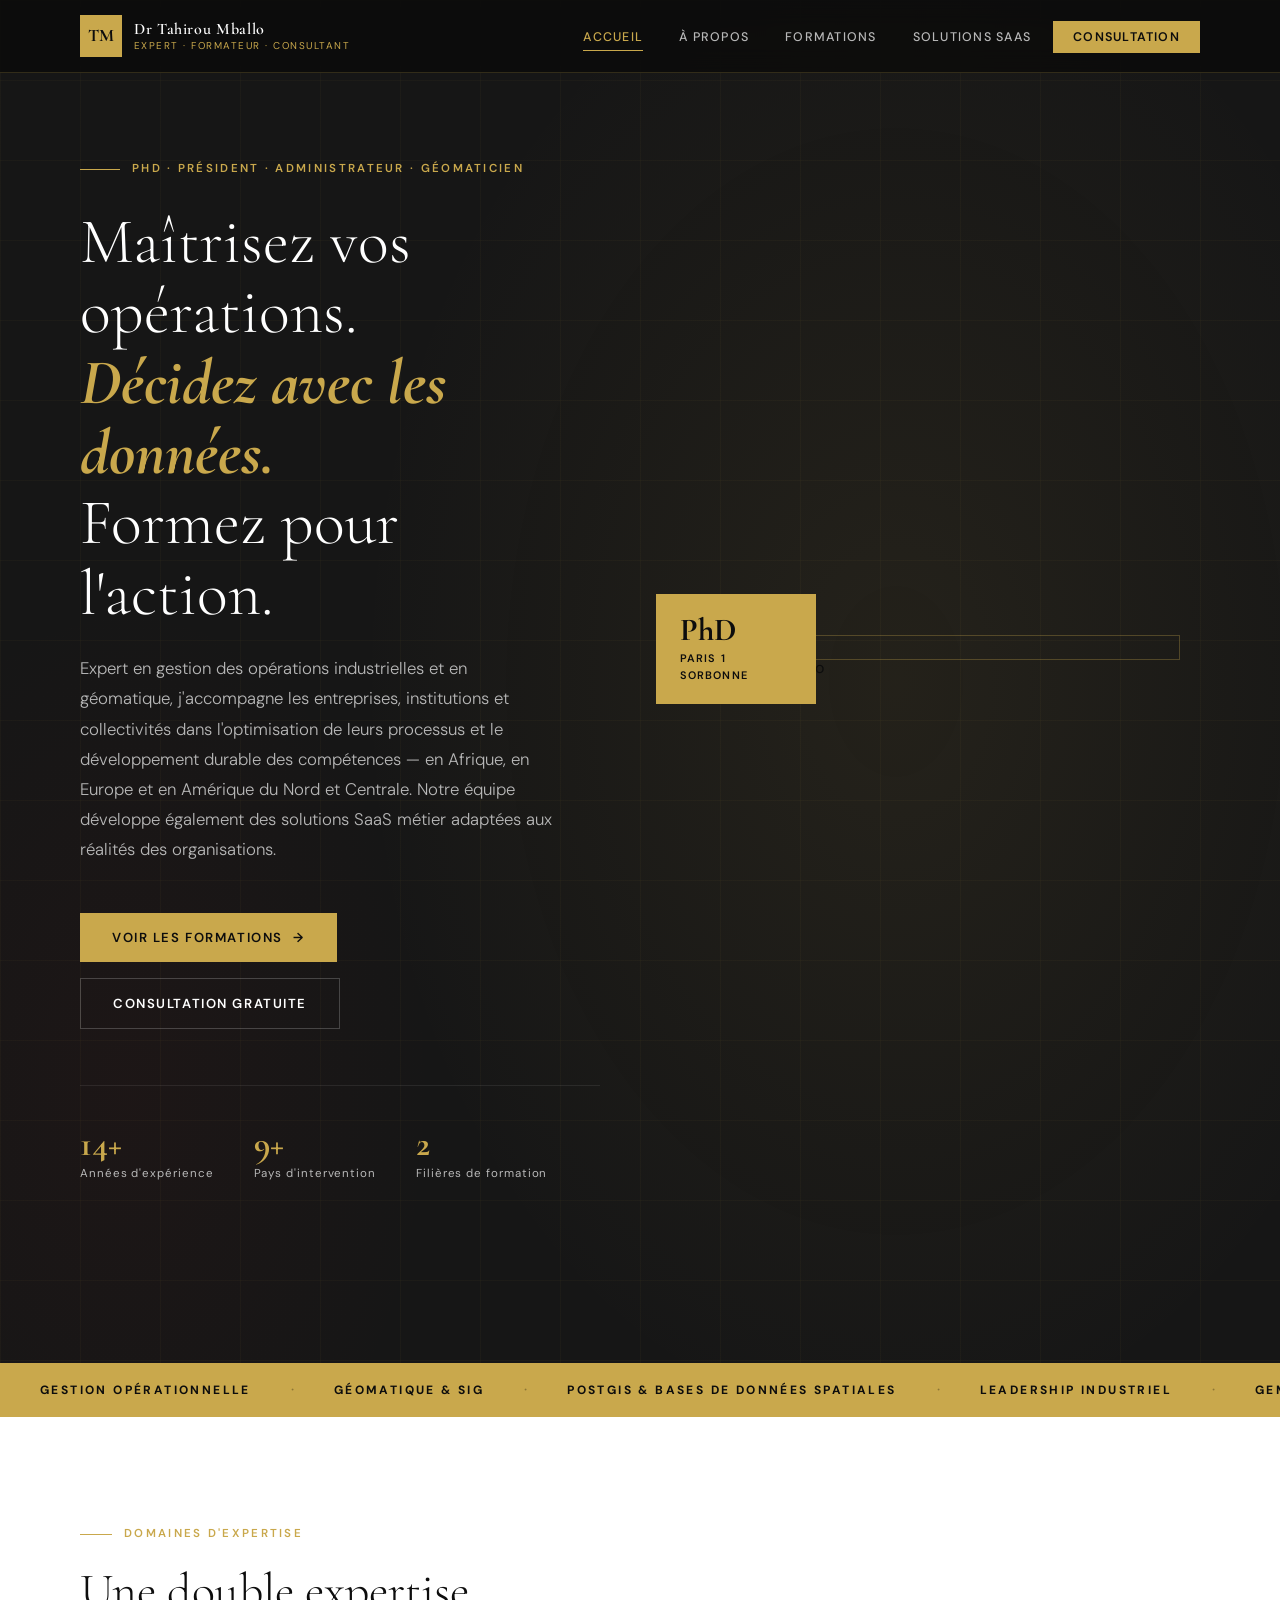
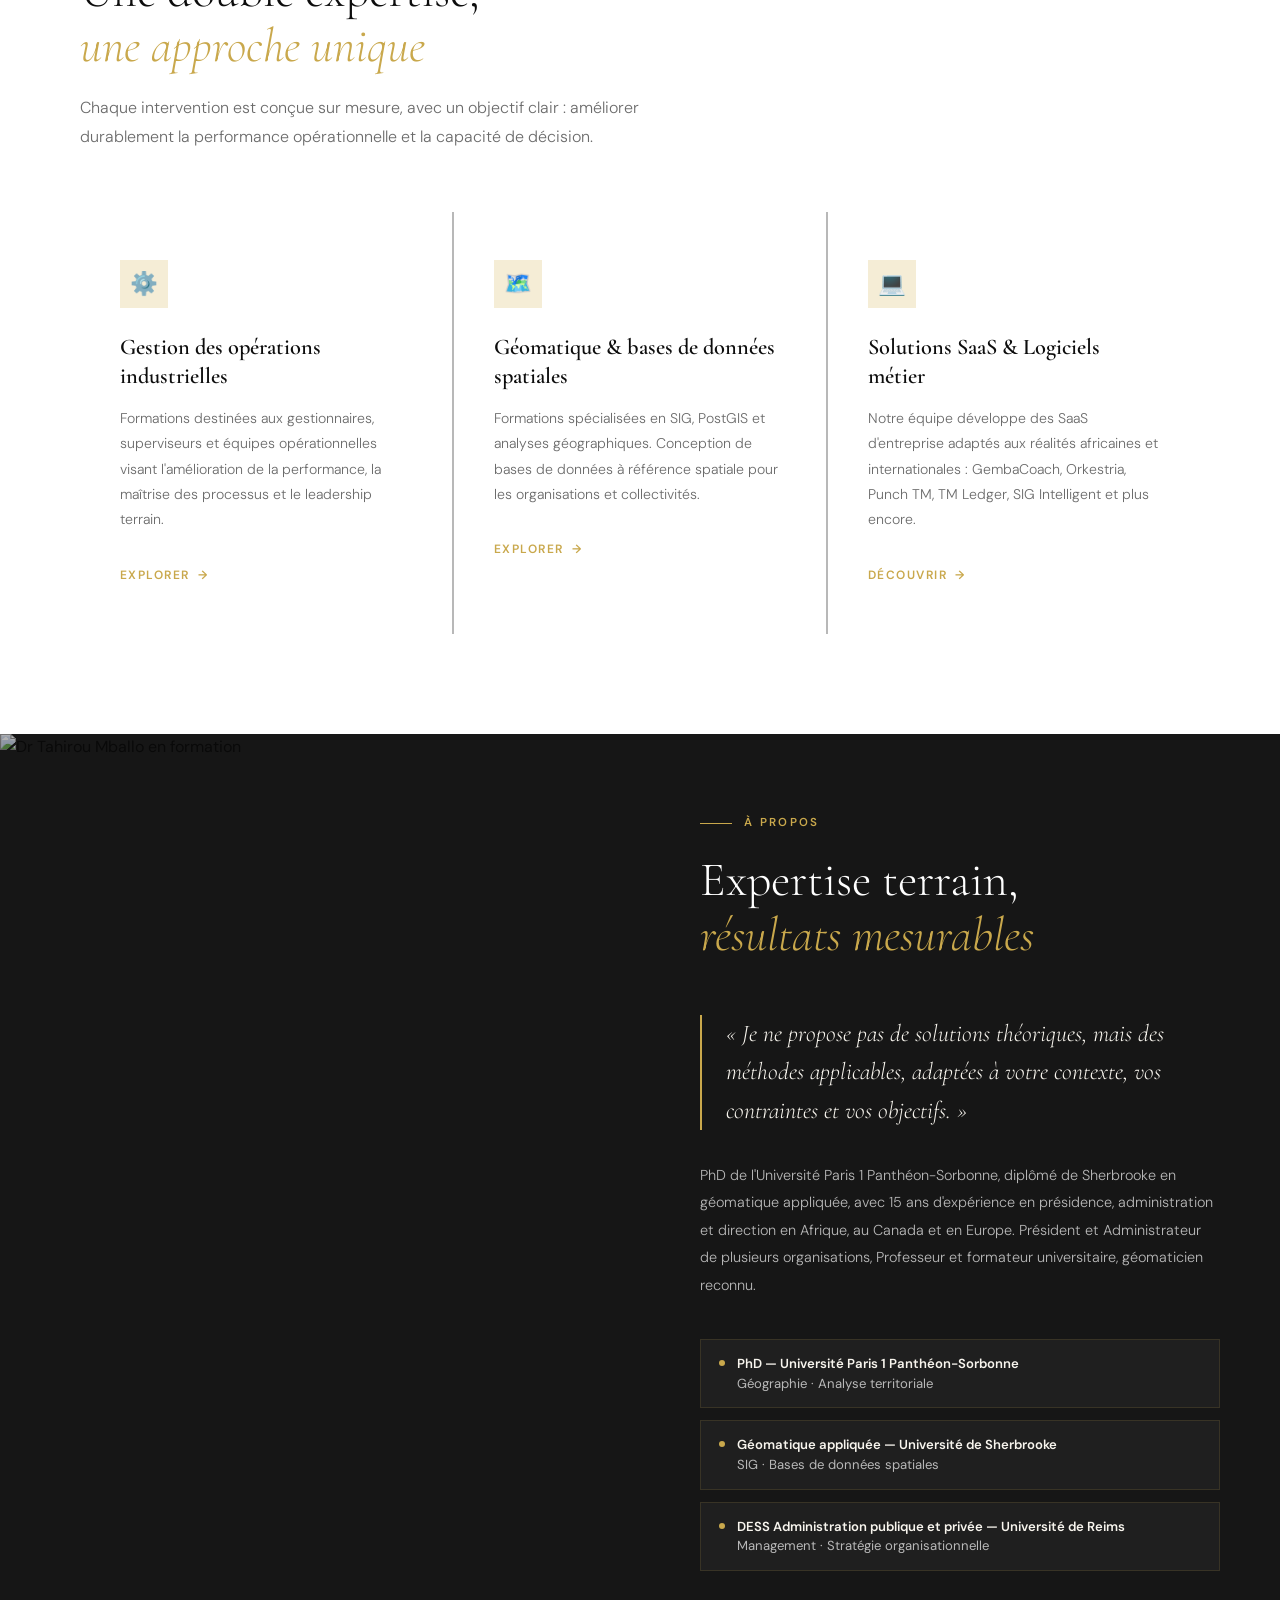
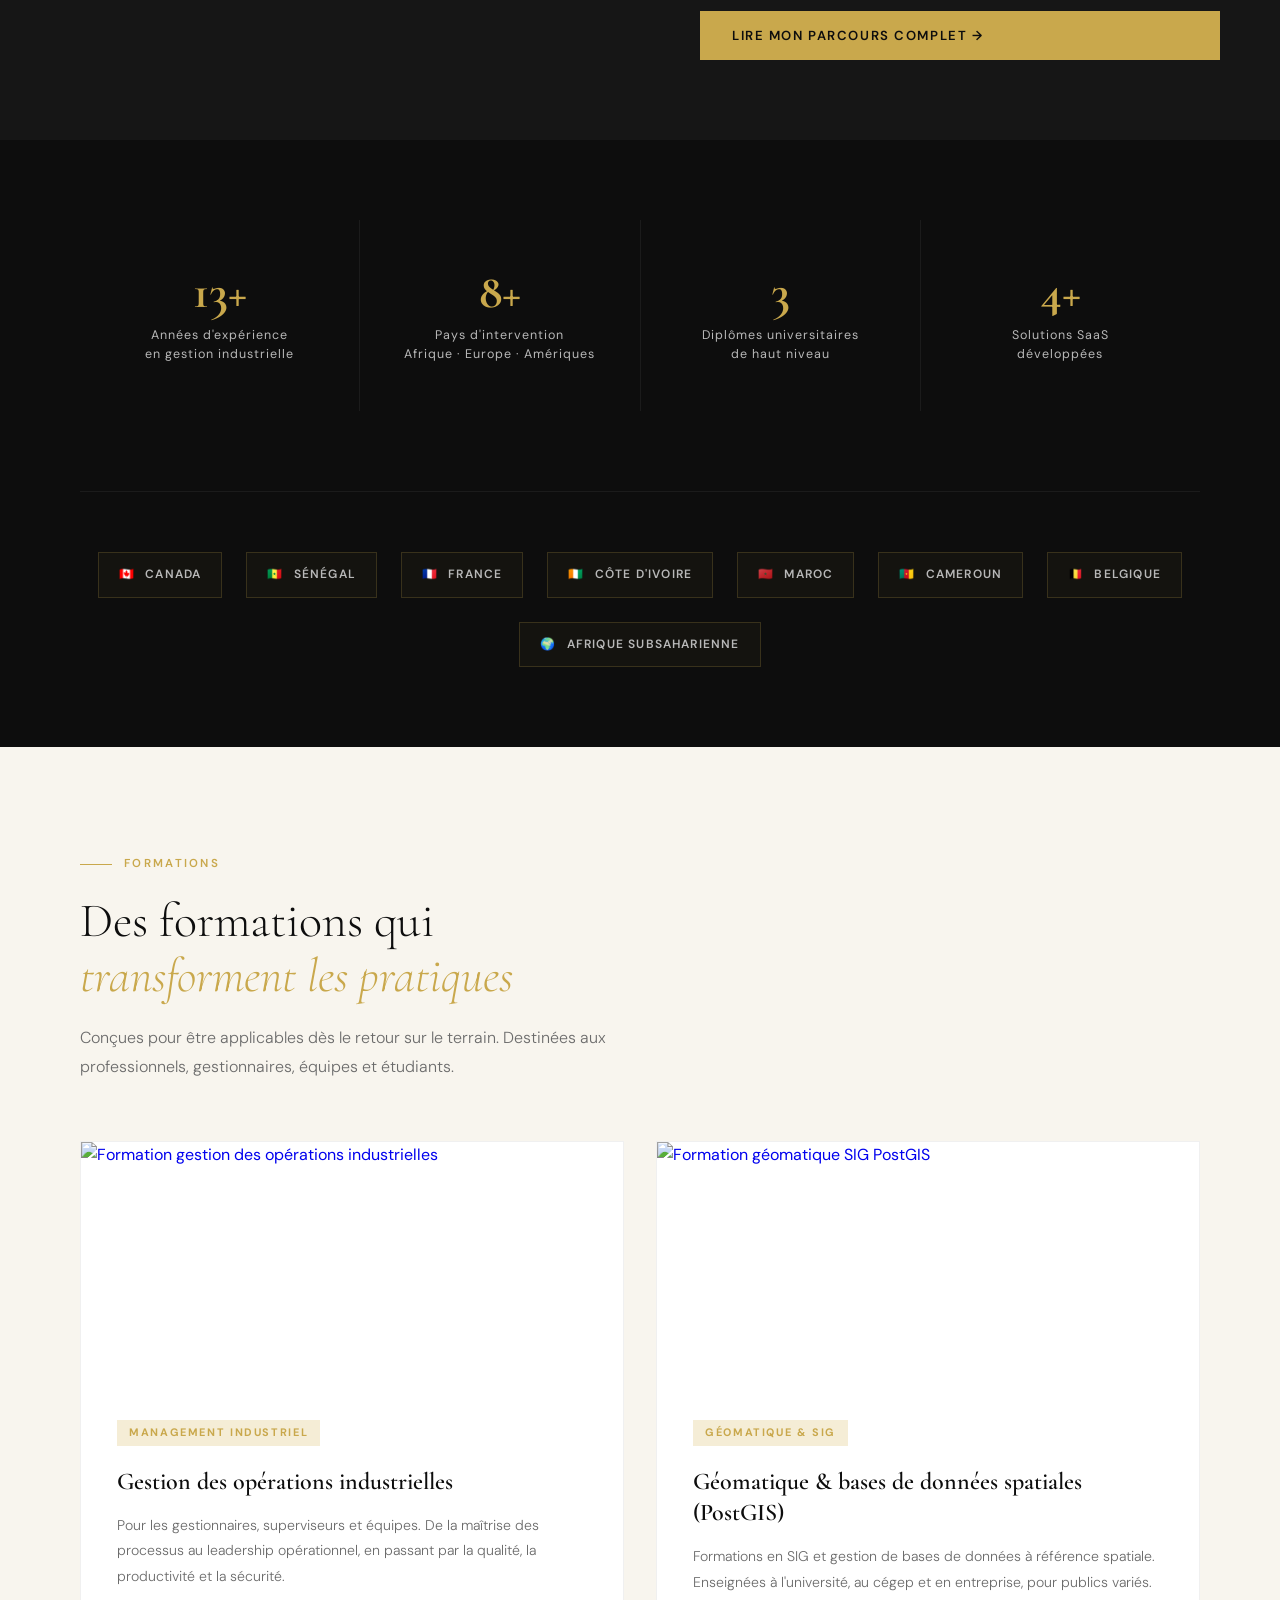
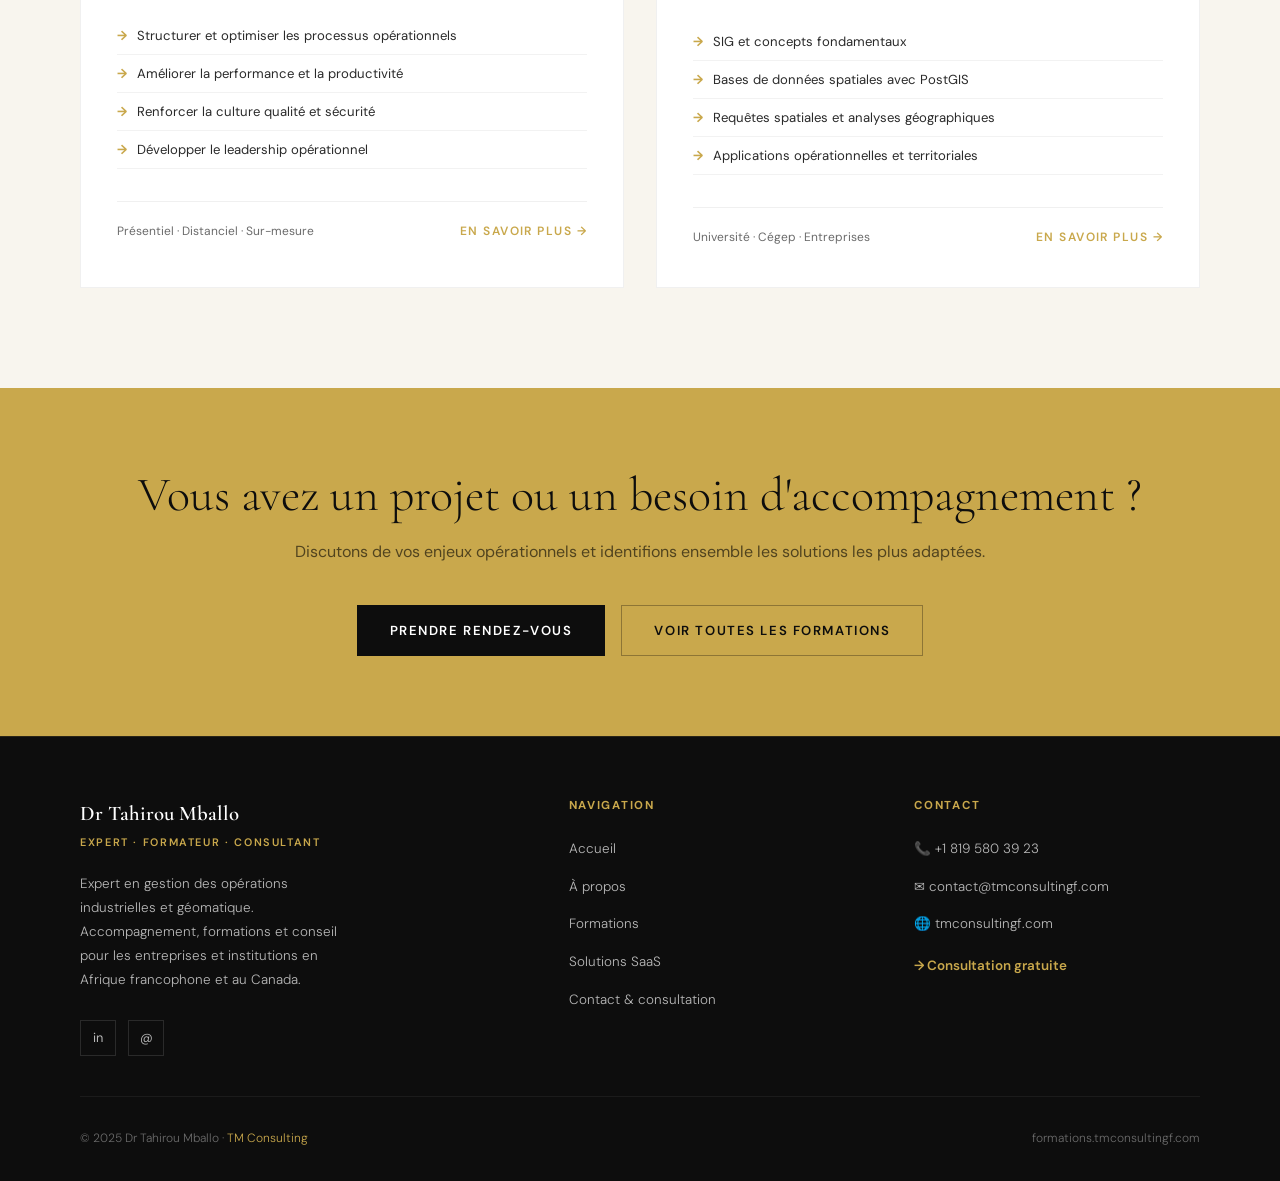
==== index.html @ adf3609b "Add files via upload" ====
<!DOCTYPE html>
<html lang="fr">
<head>
  <meta charset="UTF-8" />
  <meta name="viewport" content="width=device-width, initial-scale=1.0" />
  <title>Dr Tahirou Mballo | Expert en gestion opérationnelle & géomatique</title>
  <meta name="description" content="Expert en gestion des opérations industrielles et géomatique. Formations, conseil et accompagnement pour les entreprises et institutions — Canada, Europe, Afrique francophone." />
  <meta property="og:title" content="Dr Tahirou Mballo | Expert en gestion opérationnelle & géomatique" />
  <meta property="og:description" content="Expert en gestion des opérations industrielles et géomatique. Formations, conseil et accompagnement." />
  <meta property="og:url" content="https://formations.tmconsultingf.com" />
  <link rel="canonical" href="https://formations.tmconsultingf.com" />
  <link rel="stylesheet" href="style.css" />

  <!-- Google tag (gtag.js) -->
  <script async src="https://www.googletagmanager.com/gtag/js?id=G-B671TXPC2J"></script>
  <script>
    window.dataLayer = window.dataLayer || [];
    function gtag(){dataLayer.push(arguments);}
    gtag('js', new Date());
    gtag('config', 'G-B671TXPC2J');
  </script>
</head>
<body>

<!-- ── NAV ──────────────────────────────────────── -->
<nav>
  <div class="nav-inner">
    <a href="index.html" class="nav-logo">
      <div class="nav-logo-mark">TM</div>
      <div class="nav-logo-text">
        <span class="nav-logo-name">Dr Tahirou Mballo</span>
        <span class="nav-logo-sub">Expert · Formateur · Consultant</span>
      </div>
    </a>
    <ul class="nav-links">
      <li><a href="index.html">Accueil</a></li>
      <li><a href="a-propos.html">À propos</a></li>
      <li><a href="formations.html">Formations</a></li>
      <li><a href="solutions.html">Solutions SaaS</a></li>
      <li><a href="contact.html" class="nav-cta">Consultation</a></li>
    </ul>
    <div class="nav-toggle" aria-label="Menu">
      <span></span><span></span><span></span>
    </div>
  </div>
</nav>

<!-- ── HERO ─────────────────────────────────────── -->
<section class="hero">
  <div class="hero-bg"></div>
  <div class="hero-grid"></div>
  <div class="hero-inner">
    <div class="hero-content">
      <div class="hero-eyebrow">
        <span class="hero-eyebrow-line"></span>
        <span>PhD · Président · Administrateur · Géomaticien</span>
      </div>
      <h1 class="hero-title">
        Maîtrisez vos opérations.
        <strong>Décidez avec les données.</strong>
        Formez pour l'action.
      </h1>
      <p class="hero-sub">
        Expert en gestion des opérations industrielles et en géomatique, j'accompagne les entreprises, institutions et collectivités dans l'optimisation de leurs processus et le développement durable des compétences — en Afrique, en Europe et en Amérique du Nord et Centrale. Notre équipe développe également des solutions SaaS métier adaptées aux réalités des organisations.
      </p>
      <div class="hero-actions">
        <a href="formations.html" class="btn btn-primary">
          <span>Voir les formations</span>
          <span>→</span>
        </a>
        <a href="contact.html" class="btn btn-outline">Consultation gratuite</a>
      </div>
      <div class="hero-stats">
        <div class="hero-stat">
          <div class="hero-stat-num" data-target="15" data-suffix="+">0+</div>
          <div class="hero-stat-label">Années d'expérience</div>
        </div>
        <div class="hero-stat">
          <div class="hero-stat-num" data-target="10" data-suffix="+">0+</div>
          <div class="hero-stat-label">Pays d'intervention</div>
        </div>
        <div class="hero-stat">
          <div class="hero-stat-num" data-target="2" data-suffix="">0</div>
          <div class="hero-stat-label">Filières de formation</div>
        </div>
      </div>
    </div>
    <div class="hero-visual">
      <div class="hero-img-wrap">
        <img
          src="https://images.squarespace-cdn.com/content/v1/696e6aacc1ed0f433fd55e11/cd7c0e10-d17a-49be-b29f-80b2550ee6e0/image+Tahirou.jpg"
          alt="Dr Tahirou Mballo"
          loading="eager"
        />
        <div class="hero-badge">
          <div class="hero-badge-num">PhD</div>
          <div class="hero-badge-text">Paris 1<br>Sorbonne</div>
        </div>
      </div>
    </div>
  </div>
</section>

<!-- ── TICKER ────────────────────────────────────── -->
<div class="ticker">
  <div class="ticker-inner">
    <span class="ticker-item">Gestion opérationnelle</span>
    <span class="ticker-sep">·</span>
    <span class="ticker-item">Géomatique & SIG</span>
    <span class="ticker-sep">·</span>
    <span class="ticker-item">PostGIS & bases de données spatiales</span>
    <span class="ticker-sep">·</span>
    <span class="ticker-item">Leadership industriel</span>
    <span class="ticker-sep">·</span>
    <span class="ticker-item">GembaCoach</span>
    <span class="ticker-sep">·</span>
    <span class="ticker-item">Canada · Afrique · Europe</span>
    <span class="ticker-sep">·</span>
    <!-- duplicate for seamless loop -->
    <span class="ticker-item">Gestion opérationnelle</span>
    <span class="ticker-sep">·</span>
    <span class="ticker-item">Géomatique & SIG</span>
    <span class="ticker-sep">·</span>
    <span class="ticker-item">PostGIS & bases de données spatiales</span>
    <span class="ticker-sep">·</span>
    <span class="ticker-item">Leadership industriel</span>
    <span class="ticker-sep">·</span>
    <span class="ticker-item">GembaCoach</span>
    <span class="ticker-sep">·</span>
    <span class="ticker-item">Canada · Afrique · Europe</span>
    <span class="ticker-sep">·</span>
  </div>
</div>

<!-- ── SERVICES ──────────────────────────────────── -->
<section class="services">
  <div class="container">
    <div class="section-eyebrow">
      <span class="section-eyebrow-line"></span>
      <span>Domaines d'expertise</span>
    </div>
    <h2 class="section-title fade-up">Une double expertise,<br><em>une approche unique</em></h2>
    <p class="section-subtitle fade-up">Chaque intervention est conçue sur mesure, avec un objectif clair : améliorer durablement la performance opérationnelle et la capacité de décision.</p>
  </div>
  <div class="container" style="padding-top:0">
    <div class="services-grid">

      <a href="formations.html#operations" class="service-card fade-up">
        <div class="service-icon">⚙️</div>
        <h3 class="service-title">Gestion des opérations industrielles</h3>
        <p class="service-desc">Formations destinées aux gestionnaires, superviseurs et équipes opérationnelles visant l'amélioration de la performance, la maîtrise des processus et le leadership terrain.</p>
        <span class="service-link">Explorer <span class="service-arrow">→</span></span>
      </a>

      <a href="formations.html#geomatique" class="service-card fade-up">
        <div class="service-icon">🗺️</div>
        <h3 class="service-title">Géomatique & bases de données spatiales</h3>
        <p class="service-desc">Formations spécialisées en SIG, PostGIS et analyses géographiques. Conception de bases de données à référence spatiale pour les organisations et collectivités.</p>
        <span class="service-link">Explorer <span class="service-arrow">→</span></span>
      </a>

      <a href="solutions.html" class="service-card fade-up">
        <div class="service-icon">💻</div>
        <h3 class="service-title">Solutions SaaS & Logiciels métier</h3>
        <p class="service-desc">Notre équipe développe des SaaS d'entreprise adaptés aux réalités africaines et internationales : GembaCoach, Orkestria, Punch TM, TM Ledger, SIG Intelligent et plus encore.</p>
        <span class="service-link">Découvrir <span class="service-arrow">→</span></span>
      </a>

    </div>
  </div>
</section>

<!-- ── ABOUT STRIP ───────────────────────────────── -->
<div class="about-strip">
  <div class="about-img-col">
    <img
      src="https://images.squarespace-cdn.com/content/v1/696e6aacc1ed0f433fd55e11/3ca7b749-b13c-4995-8a49-e9516fd3bd6f/Tahirou+en+formation+1.png"
      alt="Dr Tahirou Mballo en formation"
      loading="lazy"
    />
    <div class="about-img-overlay"></div>
  </div>
  <div class="about-content">
    <div class="section-eyebrow">
      <span class="section-eyebrow-line"></span>
      <span>À propos</span>
    </div>
    <h2 class="section-title" style="color:var(--white)">Expertise terrain,<br><em>résultats mesurables</em></h2>

    <blockquote class="about-quote">
      « Je ne propose pas de solutions théoriques, mais des méthodes applicables, adaptées à votre contexte, vos contraintes et vos objectifs. »
    </blockquote>

    <p class="about-bio">
      PhD de l'Université Paris 1 Panthéon-Sorbonne, diplômé de Sherbrooke en géomatique appliquée, avec 15 ans d'expérience en présidence, administration et direction en Afrique, au Canada et en Europe. Président et Administrateur de plusieurs organisations, Professeur et formateur universitaire, géomaticien reconnu.
    </p>

    <div class="credentials">
      <div class="credential">
        <div class="credential-dot"></div>
        <div class="credential-text">
          <strong>PhD — Université Paris 1 Panthéon-Sorbonne</strong>
          Géographie · Analyse territoriale
        </div>
      </div>
      <div class="credential">
        <div class="credential-dot"></div>
        <div class="credential-text">
          <strong>Géomatique appliquée — Université de Sherbrooke</strong>
          SIG · Bases de données spatiales
        </div>
      </div>
      <div class="credential">
        <div class="credential-dot"></div>
        <div class="credential-text">
          <strong>DESS Administration publique et privée — Université de Reims</strong>
          Management · Stratégie organisationnelle
        </div>
      </div>
    </div>

    <a href="a-propos.html" class="btn btn-primary">Lire mon parcours complet →</a>
  </div>
</div>

<!-- ── IMPACT ─────────────────────────────────────── -->
<section class="impact">
  <div class="container">
    <div class="impact-grid">
      <div class="impact-item fade-up">
        <div class="impact-num" data-target="15" data-suffix="+">0+</div>
        <div class="impact-label">Années d'expérience<br>en gestion industrielle</div>
      </div>
      <div class="impact-item fade-up">
        <div class="impact-num" data-target="10" data-suffix="+">0+</div>
        <div class="impact-label">Pays d'intervention<br>Afrique · Europe · Amériques</div>
      </div>
      <div class="impact-item fade-up">
        <div class="impact-num" data-target="4" data-suffix="">0</div>
        <div class="impact-label">Diplômes universitaires<br>de haut niveau</div>
      </div>
      <div class="impact-item fade-up">
        <div class="impact-num" data-target="5" data-suffix="+">0+</div>
        <div class="impact-label">Solutions SaaS<br>développées</div>
      </div>
    </div>

    <div class="expertise-flags fade-up">
      <div class="expertise-flag"><span class="flag-icon">🇨🇦</span><span>Canada</span></div>
      <div class="expertise-flag"><span class="flag-icon">🇸🇳</span><span>Sénégal</span></div>
      <div class="expertise-flag"><span class="flag-icon">🇫🇷</span><span>France</span></div>
      <div class="expertise-flag"><span class="flag-icon">🇨🇮</span><span>Côte d'Ivoire</span></div>
      <div class="expertise-flag"><span class="flag-icon">🇲🇦</span><span>Maroc</span></div>
      <div class="expertise-flag"><span class="flag-icon">🇨🇲</span><span>Cameroun</span></div>
      <div class="expertise-flag"><span class="flag-icon">🇧🇪</span><span>Belgique</span></div>
      <div class="expertise-flag"><span class="flag-icon">🌍</span><span>Afrique subsaharienne</span></div>
    </div>
  </div>
</section>

<!-- ── FORMATIONS PREVIEW ───────────────────────── -->
<section class="formations-section">
  <div class="container">
    <div class="section-eyebrow">
      <span class="section-eyebrow-line"></span>
      <span>Formations</span>
    </div>
    <h2 class="section-title fade-up">Des formations qui<br><em>transforment les pratiques</em></h2>
    <p class="section-subtitle fade-up">Conçues pour être applicables dès le retour sur le terrain. Destinées aux professionnels, gestionnaires, équipes et étudiants.</p>

    <div class="formations-grid">

      <a href="formations.html#operations" class="formation-card fade-up">
        <div class="formation-img">
          <img
            src="https://images.squarespace-cdn.com/content/v1/696e6aacc1ed0f433fd55e11/6803b079-03dd-4d39-86c5-c8654b8a23af/Tah+realist.png"
            alt="Formation gestion des opérations industrielles"
            loading="lazy"
          />
        </div>
        <div class="formation-body">
          <span class="formation-tag">Management industriel</span>
          <h3 class="formation-title">Gestion des opérations industrielles</h3>
          <p class="formation-desc">Pour les gestionnaires, superviseurs et équipes. De la maîtrise des processus au leadership opérationnel, en passant par la qualité, la productivité et la sécurité.</p>
          <ul class="formation-modules">
            <li>Structurer et optimiser les processus opérationnels</li>
            <li>Améliorer la performance et la productivité</li>
            <li>Renforcer la culture qualité et sécurité</li>
            <li>Développer le leadership opérationnel</li>
          </ul>
          <div class="formation-footer">
            <span class="formation-meta">Présentiel · Distanciel · Sur-mesure</span>
            <span class="service-link">En savoir plus →</span>
          </div>
        </div>
      </a>

      <a href="formations.html#geomatique" class="formation-card fade-up">
        <div class="formation-img">
          <img
            src="https://images.squarespace-cdn.com/content/v1/696e6aacc1ed0f433fd55e11/e38bba4b-0550-420e-9aa5-94cae0486834/Pr%C3%A9sentation+de+l%27analyse+spatiale+en+conf%C3%A9rence.png"
            alt="Formation géomatique SIG PostGIS"
            loading="lazy"
          />
        </div>
        <div class="formation-body">
          <span class="formation-tag">Géomatique & SIG</span>
          <h3 class="formation-title">Géomatique & bases de données spatiales (PostGIS)</h3>
          <p class="formation-desc">Formations en SIG et gestion de bases de données à référence spatiale. Enseignées à l'université, au cégep et en entreprise, pour publics variés.</p>
          <ul class="formation-modules">
            <li>SIG et concepts fondamentaux</li>
            <li>Bases de données spatiales avec PostGIS</li>
            <li>Requêtes spatiales et analyses géographiques</li>
            <li>Applications opérationnelles et territoriales</li>
          </ul>
          <div class="formation-footer">
            <span class="formation-meta">Université · Cégep · Entreprises</span>
            <span class="service-link">En savoir plus →</span>
          </div>
        </div>
      </a>

    </div>
  </div>
</section>

<!-- ── CTA BAND ──────────────────────────────────── -->
<div class="cta-band">
  <div class="container">
    <h2 class="section-title">Vous avez un projet ou un besoin d'accompagnement ?</h2>
    <p>Discutons de vos enjeux opérationnels et identifions ensemble les solutions les plus adaptées.</p>
    <div style="display:flex;gap:16px;justify-content:center;flex-wrap:wrap;">
      <a href="contact.html" class="btn btn-dark">Prendre rendez-vous</a>
      <a href="formations.html" class="btn btn-outline" style="color:var(--black);border-color:rgba(0,0,0,0.3)">Voir toutes les formations</a>
    </div>
  </div>
</div>

<!-- ── FOOTER ────────────────────────────────────── -->
<footer>
  <div class="container">
    <div class="footer-grid">
      <div>
        <div class="footer-brand-name">Dr Tahirou Mballo</div>
        <div class="footer-brand-tag">Expert · Formateur · Consultant</div>
        <p class="footer-brand-desc">
          Expert en gestion des opérations industrielles et géomatique. Accompagnement, formations et conseil pour les entreprises et institutions en Afrique francophone et au Canada.
        </p>
        <div class="footer-social">
          <a href="https://www.linkedin.com/in/tahirou-m-24b59b109" target="_blank" rel="noopener" title="LinkedIn">in</a>
          <a href="mailto:contact@tmconsultingf.com" title="Email">@</a>
        </div>
      </div>
      <div>
        <div class="footer-col-title">Navigation</div>
        <ul class="footer-links">
          <li><a href="index.html">Accueil</a></li>
          <li><a href="a-propos.html">À propos</a></li>
          <li><a href="formations.html">Formations</a></li>
          <li><a href="solutions.html">Solutions SaaS</a></li>
          <li><a href="contact.html">Contact & consultation</a></li>
        </ul>
      </div>
      <div>
        <div class="footer-col-title">Contact</div>
        <ul class="footer-links">
          <li><a href="tel:+18195803923">📞 +1 819 580 39 23</a></li>
          <li><a href="mailto:contact@tmconsultingf.com">✉ contact@tmconsultingf.com</a></li>
          <li><a href="https://www.tmconsultingf.com" target="_blank">🌐 tmconsultingf.com</a></li>
          <li style="margin-top:16px"><a href="contact.html" style="color:var(--gold); font-weight:600;">→ Consultation gratuite</a></li>
        </ul>
      </div>
    </div>
    <div class="footer-bottom">
      <p class="footer-copy">© 2025 Dr Tahirou Mballo · <a href="https://www.tmconsultingf.com">TM Consulting</a></p>
      <p class="footer-copy">formations.tmconsultingf.com</p>
    </div>
  </div>
</footer>

<script src="script.js"></script>
</body>
</html>
---- style.css ----
@import url('https://fonts.googleapis.com/css2?family=Cormorant+Garamond:ital,wght@0,300;0,400;0,600;0,700;1,300;1,400&family=DM+Sans:wght@300;400;500;600&display=swap');

:root {
  --gold: #C9A84C;
  --gold-light: #E8C97A;
  --gold-pale: #F5EDD6;
  --black: #0D0D0D;
  --dark: #161616;
  --charcoal: #2A2A2A;
  --mid: #6B6B6B;
  --silver: #B8B8B8;
  --off-white: #F8F5EE;
  --white: #FFFFFF;
  --accent: #8B1A1A;

  --font-display: 'Cormorant Garamond', Georgia, serif;
  --font-body: 'DM Sans', sans-serif;

  --max-w: 1200px;
  --section-pad: 100px 0;
  --radius: 2px;
  --transition: all 0.35s cubic-bezier(0.25, 0.46, 0.45, 0.94);
}

*, *::before, *::after { box-sizing: border-box; margin: 0; padding: 0; }

html { scroll-behavior: smooth; font-size: 16px; }

body {
  background: var(--off-white);
  color: var(--black);
  font-family: var(--font-body);
  line-height: 1.6;
  overflow-x: hidden;
}

/* ── SCROLLBAR ─────────────────────────────── */
::-webkit-scrollbar { width: 4px; }
::-webkit-scrollbar-track { background: var(--off-white); }
::-webkit-scrollbar-thumb { background: var(--gold); }

/* ── CONTAINER ──────────────────────────────── */
.container { max-width: var(--max-w); margin: 0 auto; padding: 0 40px; }

/* ── NAV ────────────────────────────────────── */
nav {
  position: fixed; top: 0; left: 0; right: 0; z-index: 1000;
  background: rgba(13,13,13,0.96);
  backdrop-filter: blur(12px);
  border-bottom: 1px solid rgba(201,168,76,0.2);
  transition: var(--transition);
}

.nav-inner {
  max-width: var(--max-w);
  margin: 0 auto;
  padding: 0 40px;
  height: 72px;
  display: flex;
  align-items: center;
  justify-content: space-between;
}

.nav-logo {
  display: flex; align-items: center; gap: 12px;
  text-decoration: none;
}

.nav-logo-mark {
  width: 42px; height: 42px;
  background: var(--gold);
  display: flex; align-items: center; justify-content: center;
  font-family: var(--font-display);
  font-size: 1.1rem; font-weight: 700;
  color: var(--black);
  letter-spacing: -0.02em;
}

.nav-logo-text {
  display: flex; flex-direction: column;
  line-height: 1.2;
}

.nav-logo-name {
  font-family: var(--font-display);
  font-size: 1rem; font-weight: 600;
  color: var(--white);
  letter-spacing: 0.04em;
}

.nav-logo-sub {
  font-size: 0.62rem; font-weight: 400;
  color: var(--gold);
  letter-spacing: 0.15em;
  text-transform: uppercase;
}

.nav-links {
  display: flex; align-items: center; gap: 8px;
  list-style: none;
}

.nav-links a {
  font-family: var(--font-body);
  font-size: 0.78rem;
  font-weight: 500;
  letter-spacing: 0.1em;
  text-transform: uppercase;
  color: var(--silver);
  text-decoration: none;
  padding: 6px 14px;
  transition: var(--transition);
  position: relative;
}

.nav-links a::after {
  content: '';
  position: absolute; bottom: 0; left: 14px; right: 14px;
  height: 1px;
  background: var(--gold);
  transform: scaleX(0);
  transition: var(--transition);
}

.nav-links a:hover { color: var(--white); }
.nav-links a:hover::after, .nav-links a.active::after { transform: scaleX(1); }
.nav-links a.active { color: var(--gold); }

.nav-cta {
  background: var(--gold) !important;
  color: var(--black) !important;
  padding: 8px 20px !important;
  font-weight: 600 !important;
}
.nav-cta:hover { background: var(--gold-light) !important; }
.nav-cta::after { display: none !important; }

/* Hamburger */
.nav-toggle {
  display: none;
  flex-direction: column; gap: 5px;
  cursor: pointer; padding: 4px;
}
.nav-toggle span {
  width: 24px; height: 2px;
  background: var(--silver);
  transition: var(--transition);
}

/* ── HERO ────────────────────────────────────── */
.hero {
  min-height: 100vh;
  background: var(--dark);
  display: flex; align-items: center;
  position: relative;
  overflow: hidden;
  padding-top: 72px;
}

.hero-bg {
  position: absolute; inset: 0;
  background:
    radial-gradient(ellipse 60% 80% at 70% 50%, rgba(201,168,76,0.08) 0%, transparent 70%),
    radial-gradient(ellipse 40% 60% at 10% 80%, rgba(139,26,26,0.06) 0%, transparent 60%);
}

.hero-grid {
  position: absolute; inset: 0;
  background-image:
    linear-gradient(rgba(201,168,76,0.04) 1px, transparent 1px),
    linear-gradient(90deg, rgba(201,168,76,0.04) 1px, transparent 1px);
  background-size: 80px 80px;
}

.hero-inner {
  position: relative; z-index: 2;
  max-width: var(--max-w);
  margin: 0 auto;
  padding: 80px 40px;
  display: grid;
  grid-template-columns: 1fr 1fr;
  gap: 80px;
  align-items: center;
}

.hero-eyebrow {
  display: inline-flex; align-items: center; gap: 12px;
  margin-bottom: 28px;
}

.hero-eyebrow-line { width: 40px; height: 1px; background: var(--gold); }

.hero-eyebrow span {
  font-size: 0.72rem;
  font-weight: 600;
  letter-spacing: 0.2em;
  text-transform: uppercase;
  color: var(--gold);
}

.hero-title {
  font-family: var(--font-display);
  font-size: clamp(2.8rem, 5vw, 4.2rem);
  font-weight: 300;
  line-height: 1.1;
  color: var(--white);
  margin-bottom: 24px;
}

.hero-title strong {
  display: block;
  font-weight: 700;
  color: var(--gold);
  font-style: italic;
}

.hero-sub {
  font-size: 1.05rem;
  font-weight: 300;
  color: var(--silver);
  margin-bottom: 48px;
  max-width: 480px;
  line-height: 1.8;
}

.hero-actions { display: flex; gap: 16px; flex-wrap: wrap; }

.btn {
  display: inline-flex; align-items: center; gap: 10px;
  padding: 14px 32px;
  font-family: var(--font-body);
  font-size: 0.82rem;
  font-weight: 600;
  letter-spacing: 0.12em;
  text-transform: uppercase;
  text-decoration: none;
  transition: var(--transition);
  cursor: pointer;
  border: none;
}

.btn-primary {
  background: var(--gold);
  color: var(--black);
}
.btn-primary:hover {
  background: var(--gold-light);
  transform: translateY(-2px);
  box-shadow: 0 12px 40px rgba(201,168,76,0.3);
}

.btn-outline {
  background: transparent;
  color: var(--white);
  border: 1px solid rgba(255,255,255,0.2);
}
.btn-outline:hover {
  border-color: var(--gold);
  color: var(--gold);
  transform: translateY(-2px);
}

.btn-dark {
  background: var(--black);
  color: var(--white);
  border: 1px solid var(--black);
}
.btn-dark:hover {
  background: var(--charcoal);
  transform: translateY(-2px);
}

.hero-stats {
  display: flex; gap: 40px; margin-top: 56px;
  padding-top: 40px;
  border-top: 1px solid rgba(255,255,255,0.08);
}

.hero-stat-num {
  font-family: var(--font-display);
  font-size: 2.2rem;
  font-weight: 700;
  color: var(--gold);
  line-height: 1;
}

.hero-stat-label {
  font-size: 0.72rem;
  font-weight: 400;
  color: var(--silver);
  letter-spacing: 0.08em;
  margin-top: 4px;
}

.hero-visual {
  position: relative;
}

.hero-img-wrap {
  position: relative;
}

.hero-img-wrap::before {
  content: '';
  position: absolute;
  top: -20px; left: -20px;
  right: 20px; bottom: 20px;
  border: 1px solid rgba(201,168,76,0.3);
  z-index: 0;
}

.hero-img-wrap img {
  width: 100%;
  height: 520px;
  object-fit: cover;
  object-position: top center;
  position: relative; z-index: 1;
  filter: grayscale(20%);
}

.hero-badge {
  position: absolute;
  bottom: -24px; left: -24px; z-index: 2;
  background: var(--gold);
  color: var(--black);
  padding: 20px 24px;
  min-width: 160px;
}

.hero-badge-num {
  font-family: var(--font-display);
  font-size: 2rem;
  font-weight: 700;
  line-height: 1;
}

.hero-badge-text {
  font-size: 0.68rem;
  font-weight: 600;
  letter-spacing: 0.1em;
  text-transform: uppercase;
  margin-top: 4px;
}

/* ── TICKER ──────────────────────────────────── */
.ticker {
  background: var(--gold);
  padding: 14px 0;
  overflow: hidden;
}

.ticker-inner {
  display: flex; align-items: center;
  white-space: nowrap;
  animation: ticker 30s linear infinite;
}

.ticker-item {
  font-size: 0.75rem;
  font-weight: 700;
  letter-spacing: 0.2em;
  text-transform: uppercase;
  color: var(--black);
  padding: 0 40px;
}

.ticker-sep {
  color: rgba(0,0,0,0.3);
  font-size: 1rem;
}

@keyframes ticker {
  from { transform: translateX(0); }
  to { transform: translateX(-50%); }
}

/* ── SECTIONS ────────────────────────────────── */
section { padding: var(--section-pad); }

.section-eyebrow {
  display: inline-flex; align-items: center; gap: 12px;
  margin-bottom: 20px;
}

.section-eyebrow-line { width: 32px; height: 1px; background: var(--gold); }

.section-eyebrow span {
  font-size: 0.72rem;
  font-weight: 600;
  letter-spacing: 0.2em;
  text-transform: uppercase;
  color: var(--gold);
}

.section-title {
  font-family: var(--font-display);
  font-size: clamp(2rem, 4vw, 3rem);
  font-weight: 300;
  line-height: 1.15;
  color: var(--black);
  margin-bottom: 20px;
}

.section-title em {
  font-style: italic;
  color: var(--gold);
}

.section-subtitle {
  font-size: 1rem;
  font-weight: 300;
  color: var(--mid);
  max-width: 560px;
  line-height: 1.8;
}

/* ── SERVICES ────────────────────────────────── */
.services { background: var(--white); }

.services-grid {
  display: grid;
  grid-template-columns: repeat(3, 1fr);
  gap: 2px;
  margin-top: 60px;
  background: var(--silver);
}

.service-card {
  background: var(--white);
  padding: 48px 40px;
  position: relative;
  overflow: hidden;
  text-decoration: none;
  display: block;
  transition: var(--transition);
}

.service-card::before {
  content: '';
  position: absolute;
  bottom: 0; left: 0; right: 0;
  height: 3px;
  background: var(--gold);
  transform: scaleX(0);
  transform-origin: left;
  transition: var(--transition);
}

.service-card:hover::before { transform: scaleX(1); }
.service-card:hover { background: var(--off-white); }

.service-num {
  font-family: var(--font-display);
  font-size: 3.5rem;
  font-weight: 300;
  color: var(--gold-pale);
  line-height: 1;
  margin-bottom: 24px;
  transition: var(--transition);
}

.service-card:hover .service-num { color: var(--gold-light); }

.service-icon {
  width: 48px; height: 48px;
  background: var(--gold-pale);
  display: flex; align-items: center; justify-content: center;
  margin-bottom: 24px;
  font-size: 1.4rem;
  transition: var(--transition);
}

.service-card:hover .service-icon { background: var(--gold); }

.service-title {
  font-family: var(--font-display);
  font-size: 1.4rem;
  font-weight: 600;
  color: var(--black);
  margin-bottom: 16px;
  line-height: 1.3;
}

.service-desc {
  font-size: 0.88rem;
  font-weight: 300;
  color: var(--mid);
  line-height: 1.8;
  margin-bottom: 28px;
}

.service-link {
  display: inline-flex; align-items: center; gap: 8px;
  font-size: 0.75rem;
  font-weight: 600;
  letter-spacing: 0.12em;
  text-transform: uppercase;
  color: var(--gold);
}

.service-arrow { transition: var(--transition); }
.service-card:hover .service-arrow { transform: translateX(4px); }

/* ── ABOUT STRIP ─────────────────────────────── */
.about-strip {
  background: var(--dark);
  display: grid;
  grid-template-columns: 1fr 1fr;
  min-height: 600px;
}

.about-img-col {
  position: relative; overflow: hidden;
}

.about-img-col img {
  width: 100%; height: 100%;
  object-fit: cover;
  object-position: top center;
  filter: grayscale(30%) brightness(0.7);
  transition: var(--transition);
}

.about-strip:hover .about-img-col img {
  filter: grayscale(10%) brightness(0.8);
}

.about-img-overlay {
  position: absolute; inset: 0;
  background: linear-gradient(90deg, transparent 60%, var(--dark) 100%);
}

.about-content {
  padding: 80px 60px;
  display: flex; flex-direction: column; justify-content: center;
}

.about-quote {
  font-family: var(--font-display);
  font-size: 1.5rem;
  font-weight: 300;
  font-style: italic;
  color: var(--off-white);
  border-left: 2px solid var(--gold);
  padding-left: 24px;
  margin: 32px 0;
  line-height: 1.6;
}

.about-bio {
  font-size: 0.9rem;
  font-weight: 300;
  color: var(--silver);
  line-height: 1.9;
  margin-bottom: 40px;
}

.credentials {
  display: flex; flex-direction: column; gap: 12px;
  margin-bottom: 40px;
}

.credential {
  display: flex; align-items: flex-start; gap: 12px;
  padding: 14px 18px;
  background: rgba(255,255,255,0.04);
  border: 1px solid rgba(201,168,76,0.15);
}

.credential-dot {
  width: 6px; height: 6px;
  background: var(--gold);
  border-radius: 50%;
  margin-top: 6px; flex-shrink: 0;
}

.credential-text {
  font-size: 0.82rem;
  font-weight: 400;
  color: var(--silver);
  line-height: 1.5;
}

.credential-text strong {
  color: var(--off-white);
  font-weight: 600;
  display: block;
}

/* ── FORMATIONS ──────────────────────────────── */
.formations-section { background: var(--off-white); }

.formations-grid {
  display: grid;
  grid-template-columns: repeat(2, 1fr);
  gap: 32px;
  margin-top: 60px;
}

.formation-card {
  background: var(--white);
  border: 1px solid rgba(0,0,0,0.06);
  overflow: hidden;
  text-decoration: none;
  display: block;
  transition: var(--transition);
}

.formation-card:hover {
  transform: translateY(-4px);
  box-shadow: 0 24px 60px rgba(0,0,0,0.1);
  border-color: var(--gold);
}

.formation-img {
  height: 240px;
  overflow: hidden;
}

.formation-img img {
  width: 100%; height: 100%;
  object-fit: cover;
  transition: transform 0.5s ease;
}

.formation-card:hover .formation-img img { transform: scale(1.04); }

.formation-body { padding: 36px 36px 40px; }

.formation-tag {
  display: inline-block;
  background: var(--gold-pale);
  color: var(--gold);
  font-size: 0.68rem;
  font-weight: 700;
  letter-spacing: 0.15em;
  text-transform: uppercase;
  padding: 4px 12px;
  margin-bottom: 20px;
}

.formation-title {
  font-family: var(--font-display);
  font-size: 1.5rem;
  font-weight: 600;
  color: var(--black);
  margin-bottom: 16px;
  line-height: 1.3;
}

.formation-desc {
  font-size: 0.88rem;
  font-weight: 300;
  color: var(--mid);
  line-height: 1.8;
  margin-bottom: 28px;
}

.formation-modules {
  list-style: none;
  margin-bottom: 32px;
}

.formation-modules li {
  display: flex; align-items: center; gap: 10px;
  font-size: 0.82rem;
  font-weight: 400;
  color: var(--charcoal);
  padding: 8px 0;
  border-bottom: 1px solid rgba(0,0,0,0.05);
}

.formation-modules li::before {
  content: '→';
  color: var(--gold);
  font-weight: 700;
  flex-shrink: 0;
}

.formation-footer {
  display: flex; align-items: center; justify-content: space-between;
  padding-top: 20px;
  border-top: 1px solid rgba(0,0,0,0.06);
}

.formation-meta {
  font-size: 0.75rem;
  color: var(--mid);
  font-weight: 400;
}

/* ── TESTIMONIALS / STATS ────────────────────── */
.impact { background: var(--black); padding: 80px 0; }

.impact-grid {
  display: grid;
  grid-template-columns: repeat(4, 1fr);
  gap: 1px;
  background: rgba(255,255,255,0.06);
  margin-bottom: 80px;
}

.impact-item {
  background: var(--black);
  padding: 48px 32px;
  text-align: center;
}

.impact-num {
  font-family: var(--font-display);
  font-size: 3rem;
  font-weight: 700;
  color: var(--gold);
  line-height: 1;
  margin-bottom: 10px;
}

.impact-label {
  font-size: 0.78rem;
  font-weight: 400;
  color: var(--silver);
  letter-spacing: 0.08em;
  line-height: 1.5;
}

.expertise-flags {
  display: flex; justify-content: center; gap: 24px;
  flex-wrap: wrap;
  padding-top: 60px;
  border-top: 1px solid rgba(255,255,255,0.06);
}

.expertise-flag {
  display: flex; align-items: center; gap: 10px;
  padding: 12px 20px;
  border: 1px solid rgba(201,168,76,0.2);
  background: rgba(201,168,76,0.04);
}

.expertise-flag span {
  font-size: 0.75rem;
  font-weight: 600;
  letter-spacing: 0.1em;
  text-transform: uppercase;
  color: var(--silver);
}

.flag-icon { font-size: 1rem; }

/* ── CTA BAND ─────────────────────────────────── */
.cta-band {
  background: var(--gold);
  padding: 80px 0;
  text-align: center;
}

.cta-band .section-title { color: var(--black); margin-bottom: 16px; }
.cta-band p { color: rgba(0,0,0,0.6); font-size: 1rem; margin-bottom: 40px; }

/* ── CONTACT ─────────────────────────────────── */
.contact-section { background: var(--off-white); }

.contact-grid {
  display: grid;
  grid-template-columns: 1fr 1.2fr;
  gap: 80px;
  align-items: start;
  margin-top: 60px;
}

.contact-info-item {
  display: flex; align-items: flex-start; gap: 16px;
  margin-bottom: 32px;
}

.contact-icon {
  width: 44px; height: 44px;
  background: var(--gold-pale);
  border: 1px solid rgba(201,168,76,0.3);
  display: flex; align-items: center; justify-content: center;
  font-size: 1.1rem;
  flex-shrink: 0;
}

.contact-info-text strong {
  display: block;
  font-size: 0.75rem;
  font-weight: 700;
  letter-spacing: 0.12em;
  text-transform: uppercase;
  color: var(--gold);
  margin-bottom: 4px;
}

.contact-info-text a, .contact-info-text span {
  font-size: 0.92rem;
  color: var(--charcoal);
  text-decoration: none;
  font-weight: 400;
}

.contact-form { display: flex; flex-direction: column; gap: 20px; }

.form-row { display: grid; grid-template-columns: 1fr 1fr; gap: 20px; }

.form-group { display: flex; flex-direction: column; gap: 8px; }

.form-label {
  font-size: 0.72rem;
  font-weight: 700;
  letter-spacing: 0.12em;
  text-transform: uppercase;
  color: var(--charcoal);
}

.form-input, .form-select, .form-textarea {
  background: var(--white);
  border: 1px solid rgba(0,0,0,0.1);
  padding: 14px 18px;
  font-family: var(--font-body);
  font-size: 0.9rem;
  color: var(--black);
  transition: var(--transition);
  outline: none;
  -webkit-appearance: none;
}

.form-input:focus, .form-select:focus, .form-textarea:focus {
  border-color: var(--gold);
  box-shadow: 0 0 0 3px rgba(201,168,76,0.1);
}

.form-textarea { resize: vertical; min-height: 130px; }

/* ── FOOTER ──────────────────────────────────── */
footer {
  background: var(--black);
  border-top: 1px solid rgba(201,168,76,0.15);
  padding: 60px 0 32px;
}

.footer-grid {
  display: grid;
  grid-template-columns: 1.5fr 1fr 1fr;
  gap: 60px;
  padding-bottom: 40px;
  border-bottom: 1px solid rgba(255,255,255,0.06);
  margin-bottom: 32px;
}

.footer-brand-name {
  font-family: var(--font-display);
  font-size: 1.3rem;
  font-weight: 600;
  color: var(--white);
  margin-bottom: 4px;
}

.footer-brand-tag {
  font-size: 0.68rem;
  font-weight: 600;
  letter-spacing: 0.15em;
  text-transform: uppercase;
  color: var(--gold);
  margin-bottom: 20px;
}

.footer-brand-desc {
  font-size: 0.84rem;
  font-weight: 300;
  color: var(--silver);
  line-height: 1.8;
  margin-bottom: 28px;
  max-width: 280px;
}

.footer-social { display: flex; gap: 12px; }

.footer-social a {
  width: 36px; height: 36px;
  border: 1px solid rgba(255,255,255,0.12);
  display: flex; align-items: center; justify-content: center;
  font-size: 0.8rem;
  color: var(--silver);
  text-decoration: none;
  transition: var(--transition);
}

.footer-social a:hover {
  border-color: var(--gold);
  color: var(--gold);
}

.footer-col-title {
  font-size: 0.72rem;
  font-weight: 700;
  letter-spacing: 0.15em;
  text-transform: uppercase;
  color: var(--gold);
  margin-bottom: 20px;
}

.footer-links { list-style: none; }

.footer-links li { margin-bottom: 12px; }

.footer-links a {
  font-size: 0.84rem;
  font-weight: 300;
  color: var(--silver);
  text-decoration: none;
  transition: var(--transition);
}

.footer-links a:hover { color: var(--white); padding-left: 4px; }

.footer-bottom {
  display: flex; align-items: center; justify-content: space-between;
}

.footer-copy {
  font-size: 0.75rem;
  color: var(--mid);
  font-weight: 300;
}

.footer-copy a { color: var(--gold); text-decoration: none; }

/* ── PAGE HEADERS ───────────────────────────── */
.page-hero {
  background: var(--dark);
  padding: 160px 0 80px;
  position: relative;
  overflow: hidden;
}

.page-hero::before {
  content: '';
  position: absolute; inset: 0;
  background: radial-gradient(ellipse 60% 80% at 80% 50%, rgba(201,168,76,0.07) 0%, transparent 70%);
}

.page-hero-inner { position: relative; z-index: 2; }

.page-hero .section-title { color: var(--white); margin-bottom: 16px; }
.page-hero .section-subtitle { color: var(--silver); max-width: 600px; }

.breadcrumb {
  display: flex; align-items: center; gap: 8px;
  margin-bottom: 32px;
}

.breadcrumb a, .breadcrumb span {
  font-size: 0.75rem;
  font-weight: 500;
  letter-spacing: 0.08em;
  color: var(--silver);
  text-decoration: none;
  text-transform: uppercase;
}

.breadcrumb a:hover { color: var(--gold); }
.breadcrumb-sep { color: var(--mid); }
.breadcrumb span:last-child { color: var(--gold); }

/* ── ANIMATIONS ─────────────────────────────── */
.fade-up {
  opacity: 0;
  transform: translateY(30px);
  transition: opacity 0.7s ease, transform 0.7s ease;
}

.fade-up.visible {
  opacity: 1;
  transform: translateY(0);
}

.fade-up:nth-child(2) { transition-delay: 0.1s; }
.fade-up:nth-child(3) { transition-delay: 0.2s; }
.fade-up:nth-child(4) { transition-delay: 0.3s; }

/* ── RESPONSIVE ─────────────────────────────── */
@media (max-width: 1024px) {
  .hero-inner { grid-template-columns: 1fr; gap: 60px; padding: 80px 40px; }
  .hero-visual { display: none; }
  .services-grid { grid-template-columns: 1fr 1fr; }
  .impact-grid { grid-template-columns: repeat(2, 1fr); }
  .about-strip { grid-template-columns: 1fr; }
  .about-img-col { height: 400px; }
  .footer-grid { grid-template-columns: 1fr 1fr; gap: 40px; }
}

@media (max-width: 768px) {
  :root { --section-pad: 64px 0; }
  .container { padding: 0 24px; }
  .nav-inner { padding: 0 24px; }
  .nav-links { display: none; }
  .nav-toggle { display: flex; }
  .hero-inner { padding: 60px 24px; }
  .hero-stats { gap: 24px; flex-wrap: wrap; }
  .services-grid { grid-template-columns: 1fr; }
  .formations-grid { grid-template-columns: 1fr; }
  .impact-grid { grid-template-columns: 1fr 1fr; }
  .contact-grid { grid-template-columns: 1fr; gap: 40px; }
  .form-row { grid-template-columns: 1fr; }
  .footer-grid { grid-template-columns: 1fr; gap: 32px; }
  .footer-bottom { flex-direction: column; gap: 12px; text-align: center; }
  .about-content { padding: 48px 24px; }
}

/* Mobile nav open */
.nav-open .nav-links {
  display: flex;
  flex-direction: column;
  position: absolute;
  top: 72px; left: 0; right: 0;
  background: rgba(13,13,13,0.98);
  padding: 24px;
  gap: 4px;
  border-bottom: 1px solid rgba(201,168,76,0.2);
}

.nav-open .nav-links a { padding: 12px 16px; border-bottom: 1px solid rgba(255,255,255,0.05); }
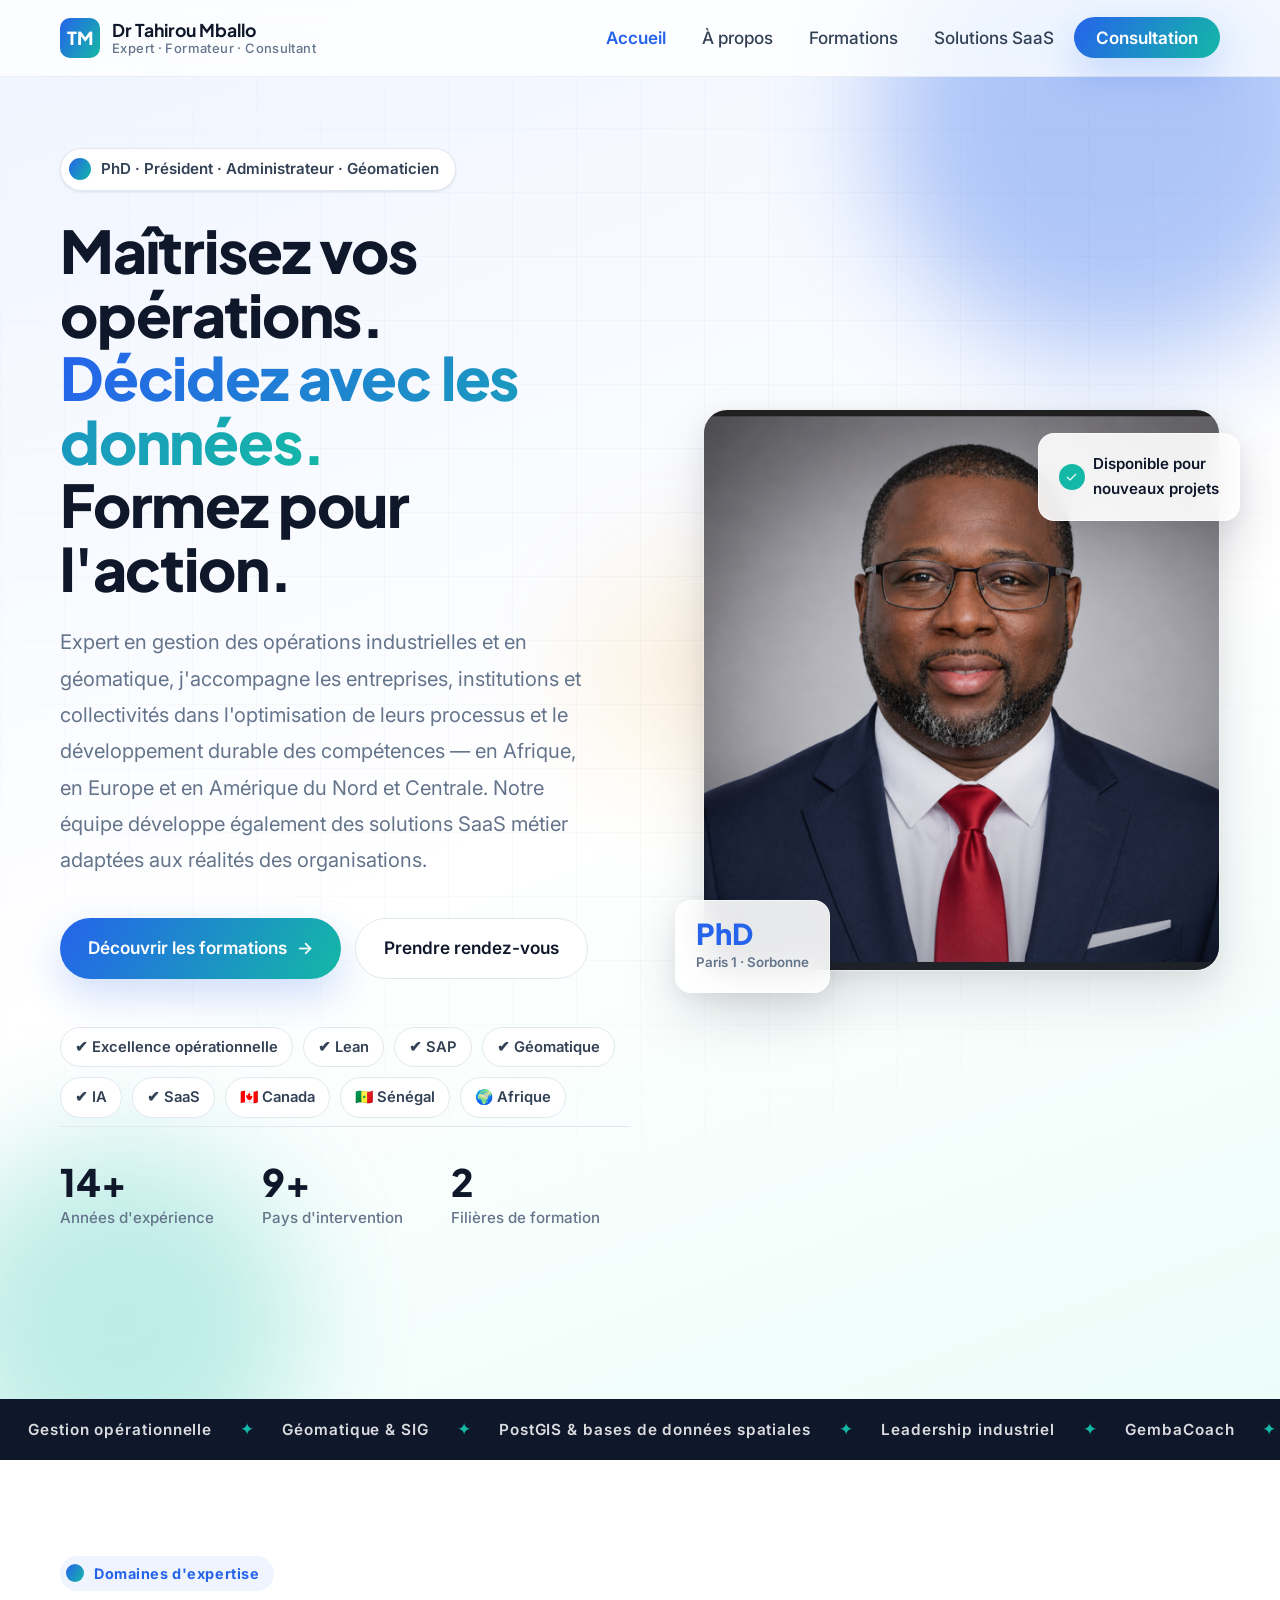
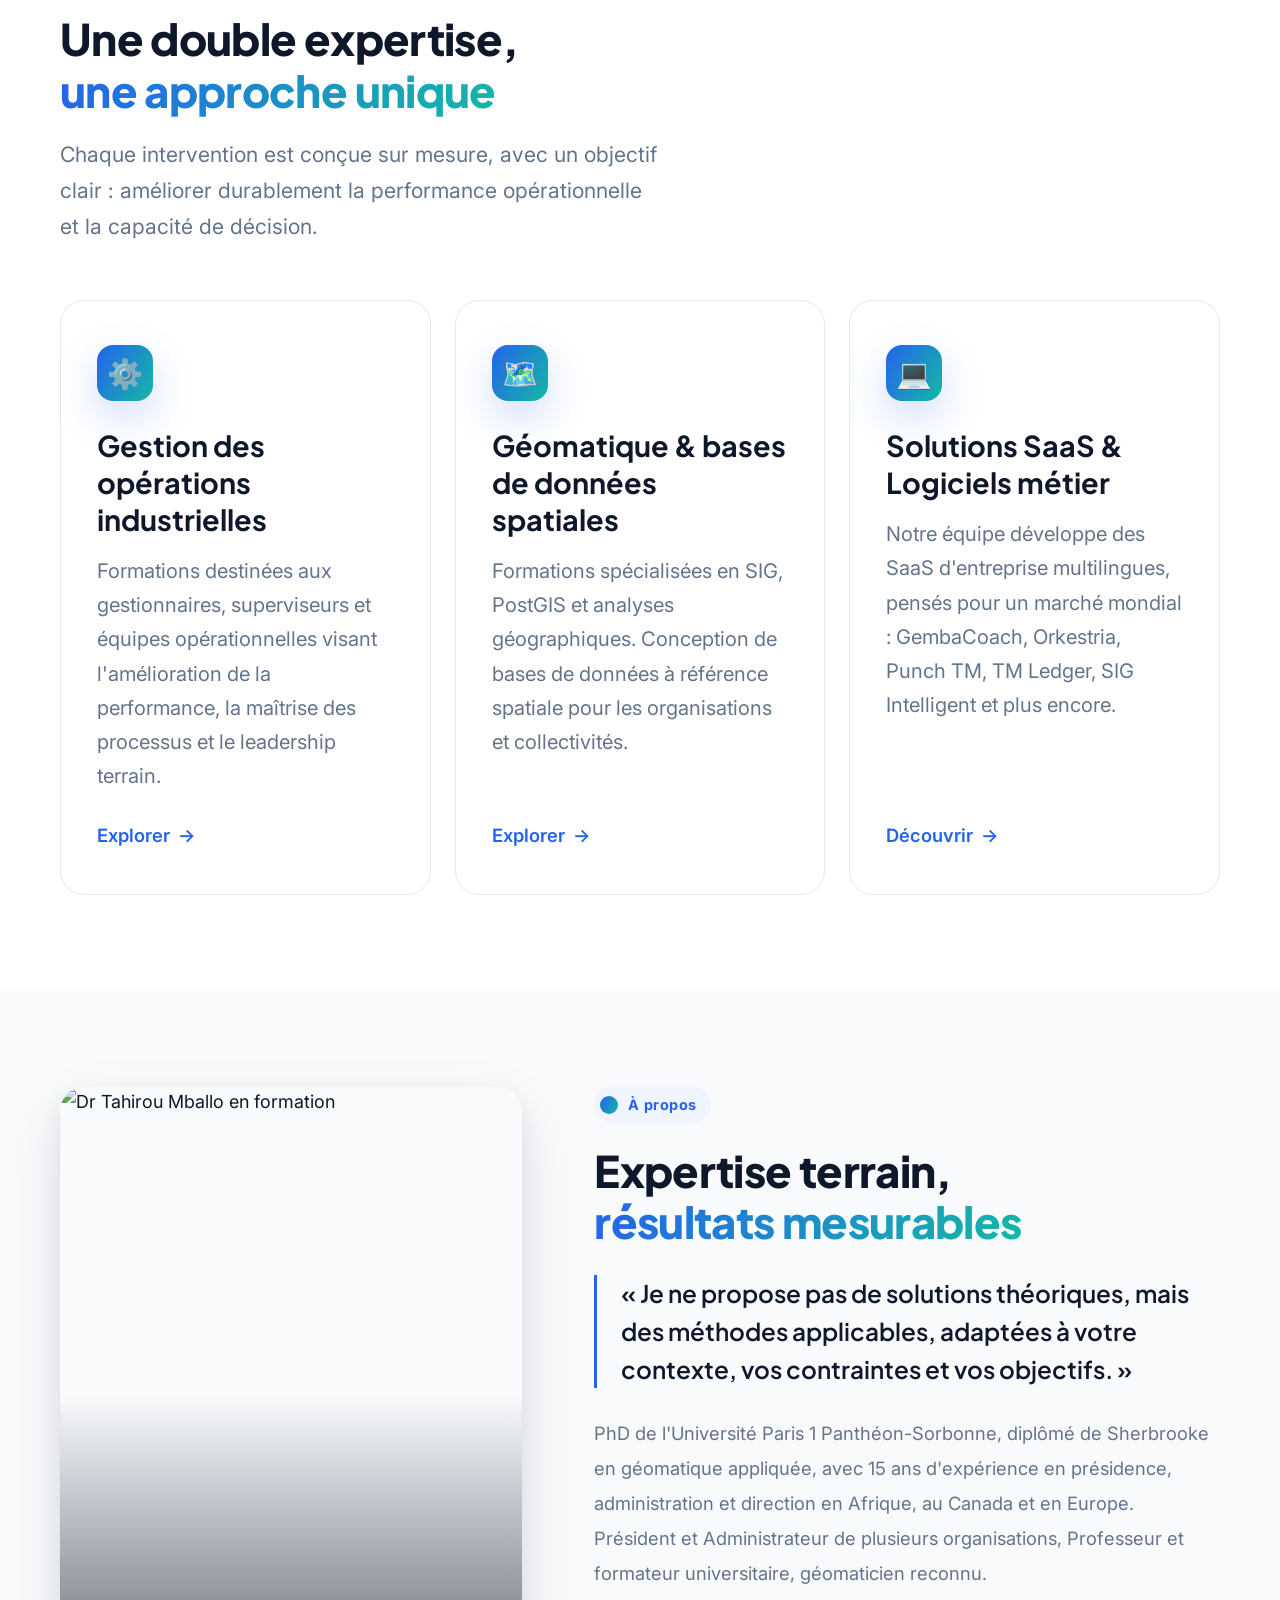
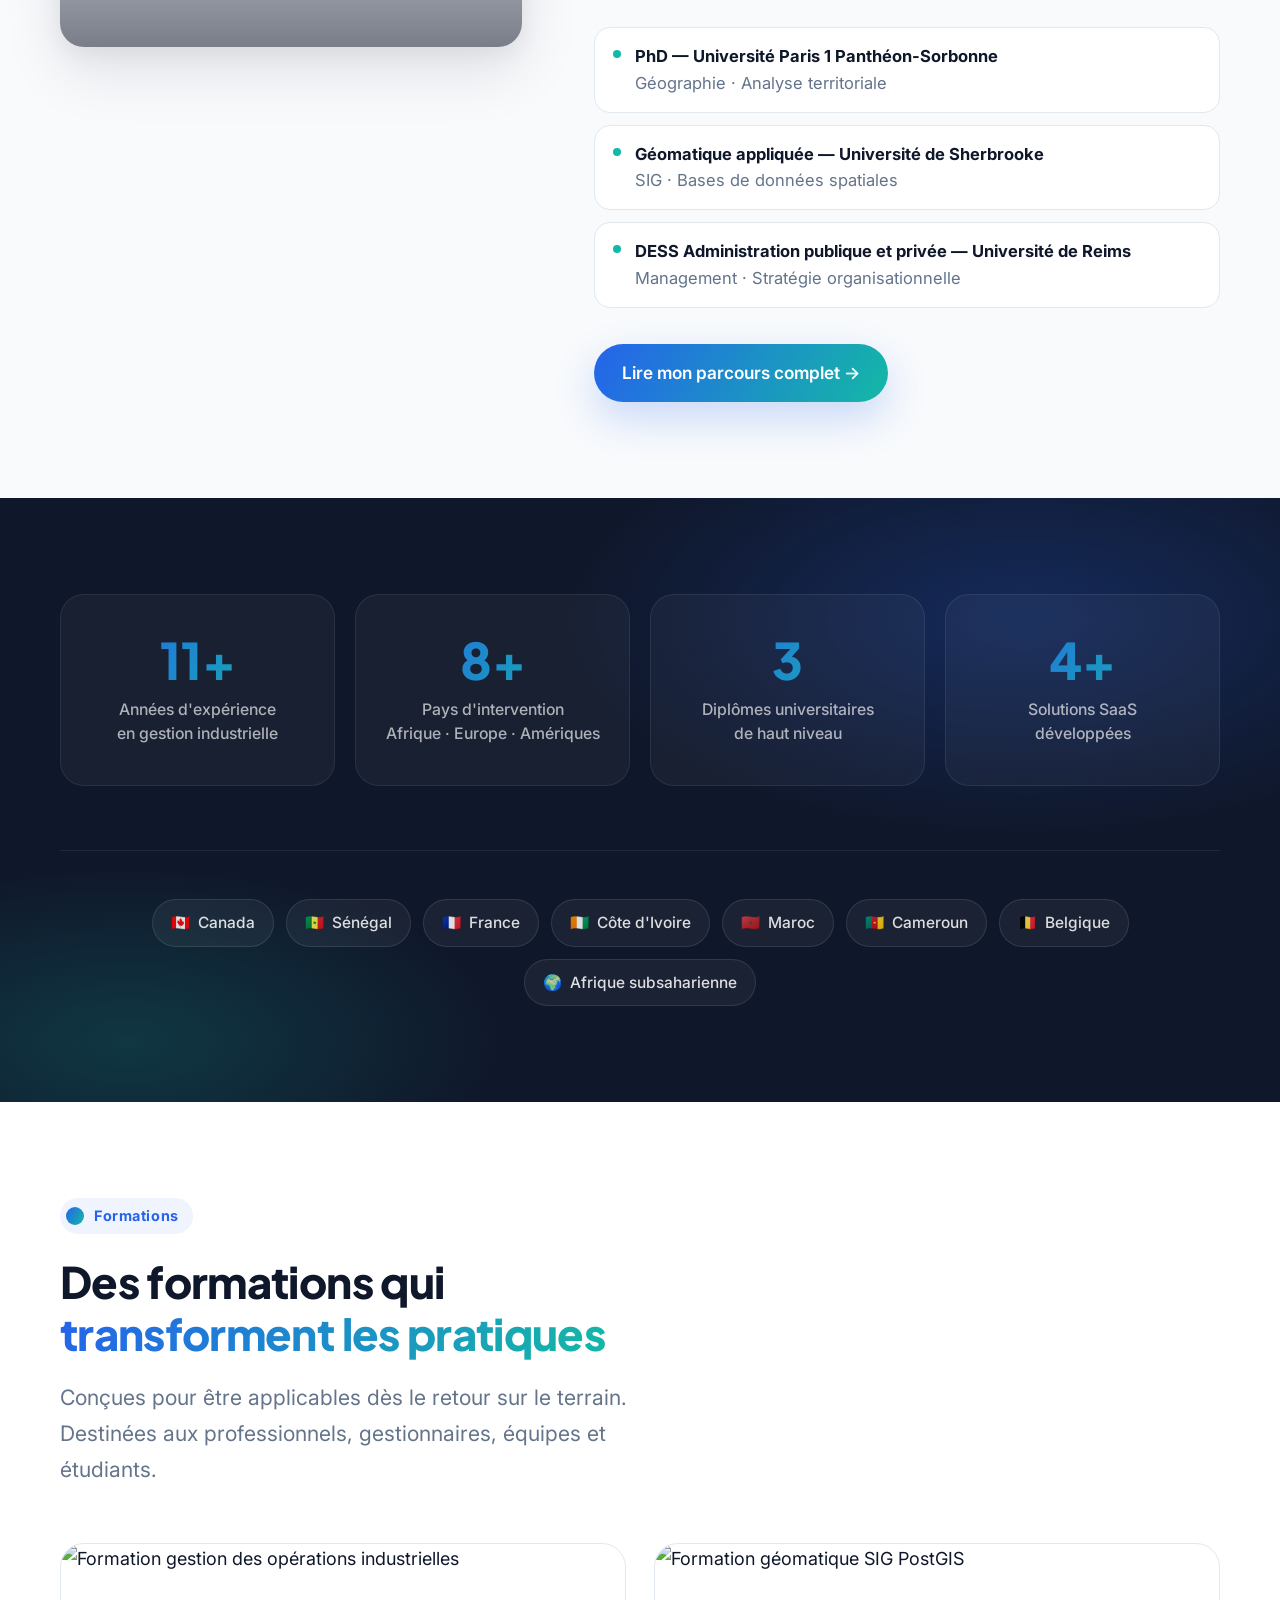
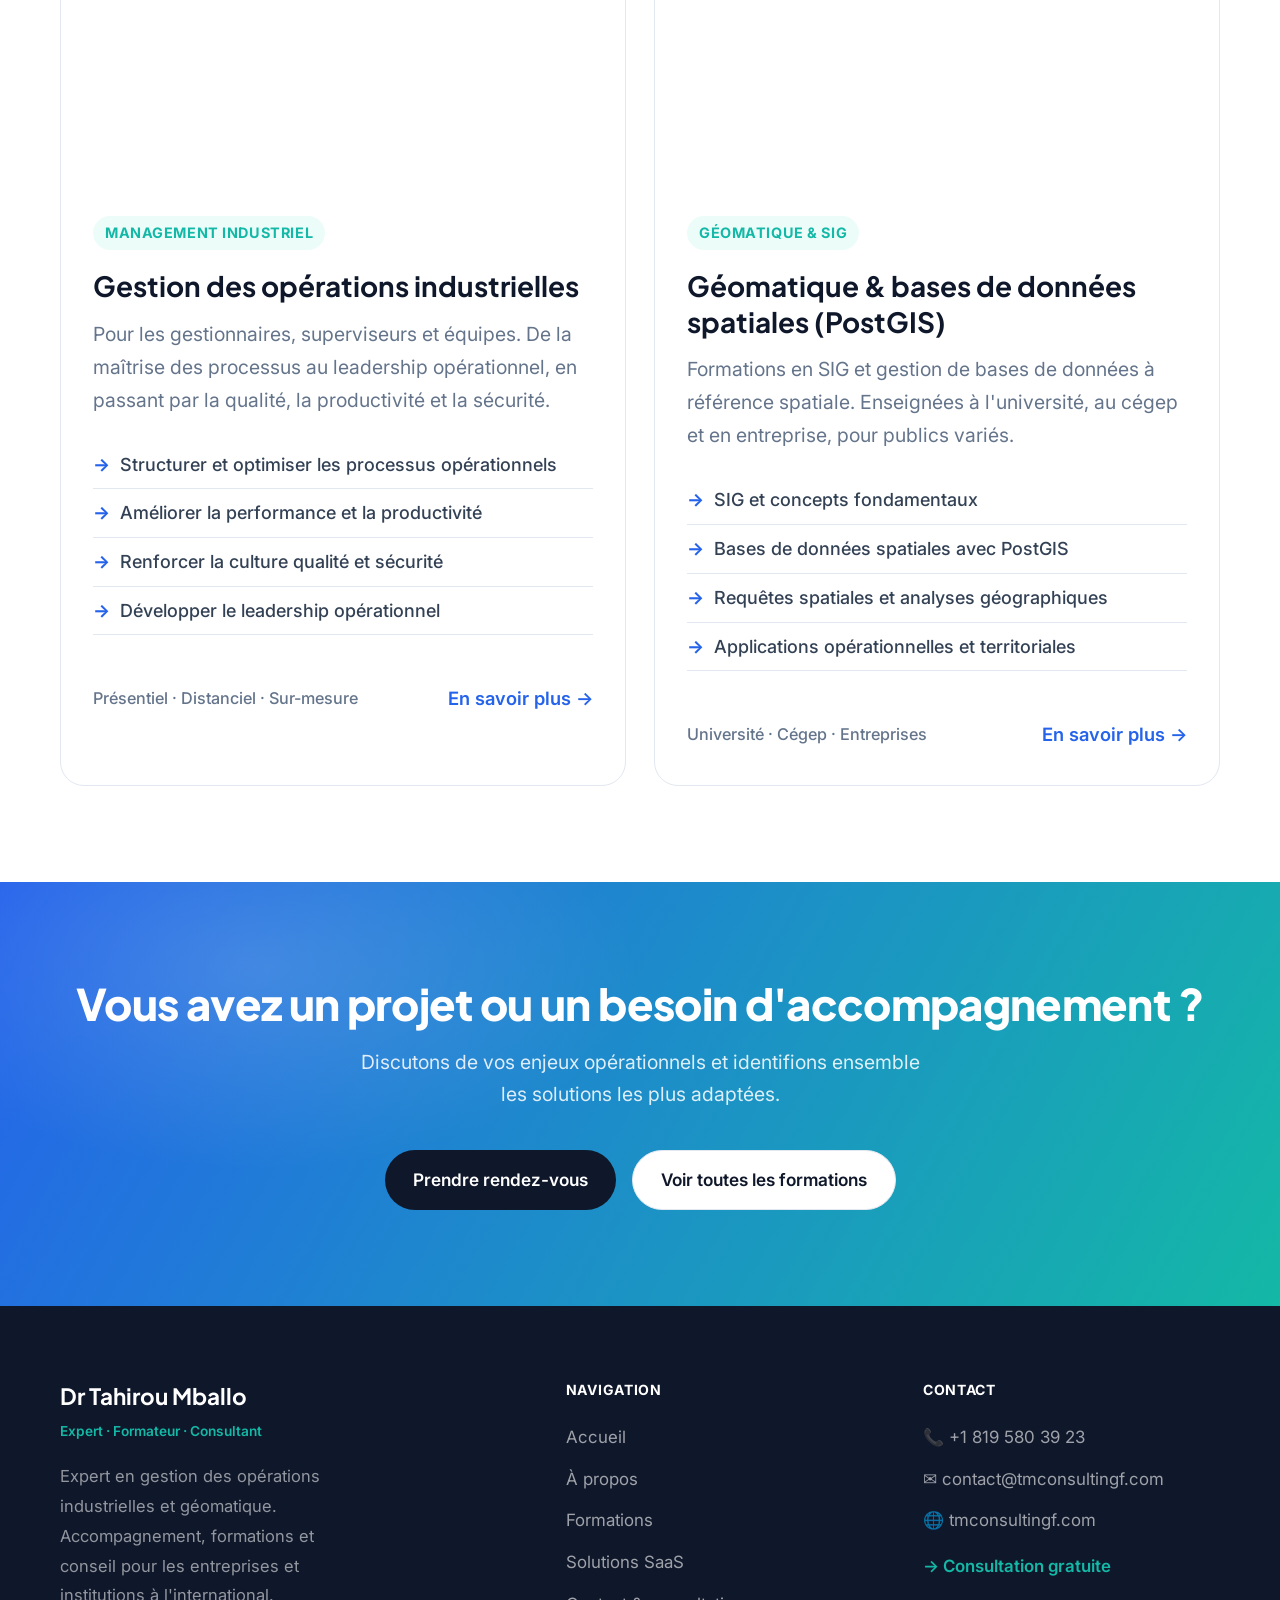
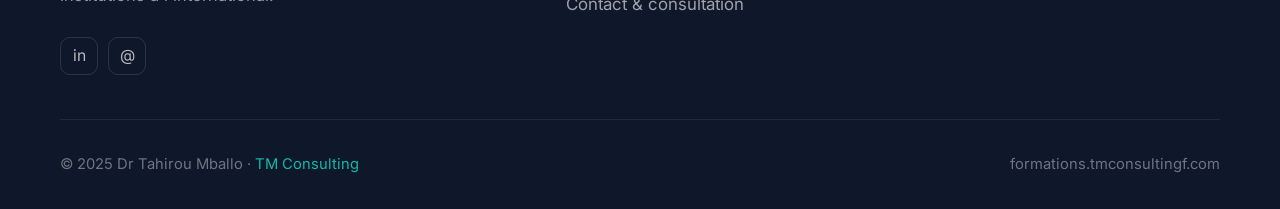
==== commit 4800ea2b: "Add files via upload" ====
--- a/index.html
+++ b/index.html
@@ -33,7 +33,7 @@
       </div>
     </a>
     <ul class="nav-links">
-      <li><a href="index.html">Accueil</a></li>
+      <li><a href="index.html" class="active">Accueil</a></li>
       <li><a href="a-propos.html">À propos</a></li>
       <li><a href="formations.html">Formations</a></li>
       <li><a href="solutions.html">Solutions SaaS</a></li>
@@ -47,17 +47,21 @@
 
 <!-- ── HERO ─────────────────────────────────────── -->
 <section class="hero">
-  <div class="hero-bg"></div>
+  <div class="hero-bg">
+    <div class="hero-shape hero-shape-1"></div>
+    <div class="hero-shape hero-shape-2"></div>
+    <div class="hero-shape hero-shape-3"></div>
+  </div>
   <div class="hero-grid"></div>
   <div class="hero-inner">
     <div class="hero-content">
       <div class="hero-eyebrow">
-        <span class="hero-eyebrow-line"></span>
+        <div class="hero-eyebrow-dot"></div>
         <span>PhD · Président · Administrateur · Géomaticien</span>
       </div>
       <h1 class="hero-title">
-        Maîtrisez vos opérations.
-        <strong>Décidez avec les données.</strong>
+        Maîtrisez vos opérations.<br>
+        <span class="grad">Décidez avec les données.</span><br>
         Formez pour l'action.
       </h1>
       <p class="hero-sub">
@@ -65,22 +69,33 @@
       </p>
       <div class="hero-actions">
         <a href="formations.html" class="btn btn-primary">
-          <span>Voir les formations</span>
+          <span>Découvrir les formations</span>
           <span>→</span>
         </a>
-        <a href="contact.html" class="btn btn-outline">Consultation gratuite</a>
+        <a href="contact.html" class="btn btn-outline">Prendre rendez-vous</a>
+      </div>
+      <div class="hero-badges">
+        <span class="hero-badge-pill">✔ Excellence opérationnelle</span>
+        <span class="hero-badge-pill">✔ Lean</span>
+        <span class="hero-badge-pill">✔ SAP</span>
+        <span class="hero-badge-pill">✔ Géomatique</span>
+        <span class="hero-badge-pill">✔ IA</span>
+        <span class="hero-badge-pill">✔ SaaS</span>
+        <span class="hero-badge-pill">🇨🇦 Canada</span>
+        <span class="hero-badge-pill">🇸🇳 Sénégal</span>
+        <span class="hero-badge-pill">🌍 Afrique</span>
       </div>
       <div class="hero-stats">
         <div class="hero-stat">
-          <div class="hero-stat-num" data-target="15" data-suffix="+">0+</div>
+          <div class="hero-stat-num" data-target="15" data-suffix="+">15+</div>
           <div class="hero-stat-label">Années d'expérience</div>
         </div>
         <div class="hero-stat">
-          <div class="hero-stat-num" data-target="10" data-suffix="+">0+</div>
+          <div class="hero-stat-num" data-target="10" data-suffix="+">10+</div>
           <div class="hero-stat-label">Pays d'intervention</div>
         </div>
         <div class="hero-stat">
-          <div class="hero-stat-num" data-target="2" data-suffix="">0</div>
+          <div class="hero-stat-num" data-target="2" data-suffix="">2</div>
           <div class="hero-stat-label">Filières de formation</div>
         </div>
       </div>
@@ -88,13 +103,19 @@
     <div class="hero-visual">
       <div class="hero-img-wrap">
         <img
-          src="https://images.squarespace-cdn.com/content/v1/696e6aacc1ed0f433fd55e11/cd7c0e10-d17a-49be-b29f-80b2550ee6e0/image+Tahirou.jpg"
+          src="dr-tahirou-mballo.png"
           alt="Dr Tahirou Mballo"
           loading="eager"
         />
-        <div class="hero-badge">
-          <div class="hero-badge-num">PhD</div>
-          <div class="hero-badge-text">Paris 1<br>Sorbonne</div>
+      </div>
+      <div class="hero-float-card hero-float-card-1">
+        <div class="hero-float-num">PhD</div>
+        <div class="hero-float-label">Paris 1 · Sorbonne</div>
+      </div>
+      <div class="hero-float-card hero-float-card-2">
+        <div class="hero-float-check">
+          <div class="hero-float-check-icon">✓</div>
+          <div class="hero-float-check-text">Disponible pour<br>nouveaux projets</div>
         </div>
       </div>
     </div>
@@ -105,38 +126,38 @@
 <div class="ticker">
   <div class="ticker-inner">
     <span class="ticker-item">Gestion opérationnelle</span>
-    <span class="ticker-sep">·</span>
+    <span class="ticker-sep">✦</span>
     <span class="ticker-item">Géomatique & SIG</span>
-    <span class="ticker-sep">·</span>
+    <span class="ticker-sep">✦</span>
     <span class="ticker-item">PostGIS & bases de données spatiales</span>
-    <span class="ticker-sep">·</span>
+    <span class="ticker-sep">✦</span>
     <span class="ticker-item">Leadership industriel</span>
-    <span class="ticker-sep">·</span>
+    <span class="ticker-sep">✦</span>
     <span class="ticker-item">GembaCoach</span>
-    <span class="ticker-sep">·</span>
+    <span class="ticker-sep">✦</span>
     <span class="ticker-item">Canada · Afrique · Europe</span>
-    <span class="ticker-sep">·</span>
+    <span class="ticker-sep">✦</span>
     <!-- duplicate for seamless loop -->
     <span class="ticker-item">Gestion opérationnelle</span>
-    <span class="ticker-sep">·</span>
+    <span class="ticker-sep">✦</span>
     <span class="ticker-item">Géomatique & SIG</span>
-    <span class="ticker-sep">·</span>
+    <span class="ticker-sep">✦</span>
     <span class="ticker-item">PostGIS & bases de données spatiales</span>
-    <span class="ticker-sep">·</span>
+    <span class="ticker-sep">✦</span>
     <span class="ticker-item">Leadership industriel</span>
-    <span class="ticker-sep">·</span>
+    <span class="ticker-sep">✦</span>
     <span class="ticker-item">GembaCoach</span>
-    <span class="ticker-sep">·</span>
+    <span class="ticker-sep">✦</span>
     <span class="ticker-item">Canada · Afrique · Europe</span>
-    <span class="ticker-sep">·</span>
+    <span class="ticker-sep">✦</span>
   </div>
 </div>
 
-<!-- ── SERVICES ──────────────────────────────────── -->
+<!-- ── SERVICES / DOMAINES D'EXPERTISE ──────────────── -->
 <section class="services">
   <div class="container">
     <div class="section-eyebrow">
-      <span class="section-eyebrow-line"></span>
+      <div class="section-eyebrow-dot"></div>
       <span>Domaines d'expertise</span>
     </div>
     <h2 class="section-title fade-up">Une double expertise,<br><em>une approche unique</em></h2>
@@ -162,7 +183,7 @@
       <a href="solutions.html" class="service-card fade-up">
         <div class="service-icon">💻</div>
         <h3 class="service-title">Solutions SaaS & Logiciels métier</h3>
-        <p class="service-desc">Notre équipe développe des SaaS d'entreprise adaptés aux réalités africaines et internationales : GembaCoach, Orkestria, Punch TM, TM Ledger, SIG Intelligent et plus encore.</p>
+        <p class="service-desc">Notre équipe développe des SaaS d'entreprise multilingues, pensés pour un marché mondial : GembaCoach, Orkestria, Punch TM, TM Ledger, SIG Intelligent et plus encore.</p>
         <span class="service-link">Découvrir <span class="service-arrow">→</span></span>
       </a>
 
@@ -172,54 +193,56 @@
 
 <!-- ── ABOUT STRIP ───────────────────────────────── -->
 <div class="about-strip">
-  <div class="about-img-col">
-    <img
-      src="https://images.squarespace-cdn.com/content/v1/696e6aacc1ed0f433fd55e11/3ca7b749-b13c-4995-8a49-e9516fd3bd6f/Tahirou+en+formation+1.png"
-      alt="Dr Tahirou Mballo en formation"
-      loading="lazy"
-    />
-    <div class="about-img-overlay"></div>
-  </div>
-  <div class="about-content">
-    <div class="section-eyebrow">
-      <span class="section-eyebrow-line"></span>
-      <span>À propos</span>
-    </div>
-    <h2 class="section-title" style="color:var(--white)">Expertise terrain,<br><em>résultats mesurables</em></h2>
-
-    <blockquote class="about-quote">
-      « Je ne propose pas de solutions théoriques, mais des méthodes applicables, adaptées à votre contexte, vos contraintes et vos objectifs. »
-    </blockquote>
-
-    <p class="about-bio">
-      PhD de l'Université Paris 1 Panthéon-Sorbonne, diplômé de Sherbrooke en géomatique appliquée, avec 15 ans d'expérience en présidence, administration et direction en Afrique, au Canada et en Europe. Président et Administrateur de plusieurs organisations, Professeur et formateur universitaire, géomaticien reconnu.
-    </p>
-
-    <div class="credentials">
-      <div class="credential">
-        <div class="credential-dot"></div>
-        <div class="credential-text">
-          <strong>PhD — Université Paris 1 Panthéon-Sorbonne</strong>
-          Géographie · Analyse territoriale
-        </div>
-      </div>
-      <div class="credential">
-        <div class="credential-dot"></div>
-        <div class="credential-text">
-          <strong>Géomatique appliquée — Université de Sherbrooke</strong>
-          SIG · Bases de données spatiales
-        </div>
-      </div>
-      <div class="credential">
-        <div class="credential-dot"></div>
-        <div class="credential-text">
-          <strong>DESS Administration publique et privée — Université de Reims</strong>
-          Management · Stratégie organisationnelle
-        </div>
-      </div>
-    </div>
-
-    <a href="a-propos.html" class="btn btn-primary">Lire mon parcours complet →</a>
+  <div class="about-strip-inner">
+    <div class="about-img-col">
+      <img
+        src="https://images.squarespace-cdn.com/content/v1/696e6aacc1ed0f433fd55e11/3ca7b749-b13c-4995-8a49-e9516fd3bd6f/Tahirou+en+formation+1.png"
+        alt="Dr Tahirou Mballo en formation"
+        loading="lazy"
+      />
+      <div class="about-img-overlay"></div>
+    </div>
+    <div class="about-content">
+      <div class="section-eyebrow">
+        <div class="section-eyebrow-dot"></div>
+        <span>À propos</span>
+      </div>
+      <h2 class="section-title">Expertise terrain,<br><em>résultats mesurables</em></h2>
+
+      <blockquote class="about-quote">
+        « Je ne propose pas de solutions théoriques, mais des méthodes applicables, adaptées à votre contexte, vos contraintes et vos objectifs. »
+      </blockquote>
+
+      <p class="about-bio">
+        PhD de l'Université Paris 1 Panthéon-Sorbonne, diplômé de Sherbrooke en géomatique appliquée, avec 15 ans d'expérience en présidence, administration et direction en Afrique, au Canada et en Europe. Président et Administrateur de plusieurs organisations, Professeur et formateur universitaire, géomaticien reconnu.
+      </p>
+
+      <div class="credentials">
+        <div class="credential">
+          <div class="credential-dot"></div>
+          <div class="credential-text">
+            <strong>PhD — Université Paris 1 Panthéon-Sorbonne</strong>
+            Géographie · Analyse territoriale
+          </div>
+        </div>
+        <div class="credential">
+          <div class="credential-dot"></div>
+          <div class="credential-text">
+            <strong>Géomatique appliquée — Université de Sherbrooke</strong>
+            SIG · Bases de données spatiales
+          </div>
+        </div>
+        <div class="credential">
+          <div class="credential-dot"></div>
+          <div class="credential-text">
+            <strong>DESS Administration publique et privée — Université de Reims</strong>
+            Management · Stratégie organisationnelle
+          </div>
+        </div>
+      </div>
+
+      <a href="a-propos.html" class="btn btn-primary">Lire mon parcours complet →</a>
+    </div>
   </div>
 </div>
 
@@ -228,19 +251,19 @@
   <div class="container">
     <div class="impact-grid">
       <div class="impact-item fade-up">
-        <div class="impact-num" data-target="15" data-suffix="+">0+</div>
+        <div class="impact-num" data-target="15" data-suffix="+">15+</div>
         <div class="impact-label">Années d'expérience<br>en gestion industrielle</div>
       </div>
       <div class="impact-item fade-up">
-        <div class="impact-num" data-target="10" data-suffix="+">0+</div>
+        <div class="impact-num" data-target="10" data-suffix="+">10+</div>
         <div class="impact-label">Pays d'intervention<br>Afrique · Europe · Amériques</div>
       </div>
       <div class="impact-item fade-up">
-        <div class="impact-num" data-target="4" data-suffix="">0</div>
+        <div class="impact-num" data-target="4" data-suffix="">4</div>
         <div class="impact-label">Diplômes universitaires<br>de haut niveau</div>
       </div>
       <div class="impact-item fade-up">
-        <div class="impact-num" data-target="5" data-suffix="+">0+</div>
+        <div class="impact-num" data-target="5" data-suffix="+">5+</div>
         <div class="impact-label">Solutions SaaS<br>développées</div>
       </div>
     </div>
@@ -262,7 +285,7 @@
 <section class="formations-section">
   <div class="container">
     <div class="section-eyebrow">
-      <span class="section-eyebrow-line"></span>
+      <div class="section-eyebrow-dot"></div>
       <span>Formations</span>
     </div>
     <h2 class="section-title fade-up">Des formations qui<br><em>transforment les pratiques</em></h2>
@@ -331,7 +354,7 @@
     <p>Discutons de vos enjeux opérationnels et identifions ensemble les solutions les plus adaptées.</p>
     <div style="display:flex;gap:16px;justify-content:center;flex-wrap:wrap;">
       <a href="contact.html" class="btn btn-dark">Prendre rendez-vous</a>
-      <a href="formations.html" class="btn btn-outline" style="color:var(--black);border-color:rgba(0,0,0,0.3)">Voir toutes les formations</a>
+      <a href="formations.html" class="btn btn-outline">Voir toutes les formations</a>
     </div>
   </div>
 </div>
@@ -344,7 +367,7 @@
         <div class="footer-brand-name">Dr Tahirou Mballo</div>
         <div class="footer-brand-tag">Expert · Formateur · Consultant</div>
         <p class="footer-brand-desc">
-          Expert en gestion des opérations industrielles et géomatique. Accompagnement, formations et conseil pour les entreprises et institutions en Afrique francophone et au Canada.
+          Expert en gestion des opérations industrielles et géomatique. Accompagnement, formations et conseil pour les entreprises et institutions à l'international.
         </p>
         <div class="footer-social">
           <a href="https://www.linkedin.com/in/tahirou-m-24b59b109" target="_blank" rel="noopener" title="LinkedIn">in</a>
@@ -367,7 +390,7 @@
           <li><a href="tel:+18195803923">📞 +1 819 580 39 23</a></li>
           <li><a href="mailto:contact@tmconsultingf.com">✉ contact@tmconsultingf.com</a></li>
           <li><a href="https://www.tmconsultingf.com" target="_blank">🌐 tmconsultingf.com</a></li>
-          <li style="margin-top:16px"><a href="contact.html" style="color:var(--gold); font-weight:600;">→ Consultation gratuite</a></li>
+          <li style="margin-top:16px"><a href="contact.html" style="color:var(--teal); font-weight:600;">→ Consultation gratuite</a></li>
         </ul>
       </div>
     </div>
--- a/style.css
+++ b/style.css
@@ -1,53 +1,91 @@
-@import url('https://fonts.googleapis.com/css2?family=Cormorant+Garamond:ital,wght@0,300;0,400;0,600;0,700;1,300;1,400&family=DM+Sans:wght@300;400;500;600&display=swap');
-
+@import url('https://fonts.googleapis.com/css2?family=Plus+Jakarta+Sans:wght@400;500;600;700;800&family=Inter:wght@300;400;500;600;700&display=swap');
+
+/* ==========================================================
+   DESIGN TOKENS — Identité visuelle premium
+   ========================================================== */
 :root {
-  --gold: #C9A84C;
-  --gold-light: #E8C97A;
-  --gold-pale: #F5EDD6;
-  --black: #0D0D0D;
-  --dark: #161616;
-  --charcoal: #2A2A2A;
-  --mid: #6B6B6B;
-  --silver: #B8B8B8;
-  --off-white: #F8F5EE;
-  --white: #FFFFFF;
-  --accent: #8B1A1A;
-
-  --font-display: 'Cormorant Garamond', Georgia, serif;
-  --font-body: 'DM Sans', sans-serif;
-
-  --max-w: 1200px;
-  --section-pad: 100px 0;
-  --radius: 2px;
-  --transition: all 0.35s cubic-bezier(0.25, 0.46, 0.45, 0.94);
+  /* Palette */
+  --white:        #FFFFFF;
+  --off-white:    #F8FAFC;
+  --gray-100:     #E2E8F0;
+  --gray-300:     #CBD5E1;
+  --gray-500:     #64748B;
+  --gray-700:     #334155;
+  --navy:         #0F172A;
+  --blue:         #2563EB;
+  --blue-light:   #3B82F6;
+  --blue-pale:    #EFF4FF;
+  --teal:         #14B8A6;
+  --teal-pale:    #ECFDF9;
+  --amber:        #F59E0B;
+  --amber-pale:   #FFF8EB;
+
+  --grad-primary: linear-gradient(120deg, var(--blue) 0%, var(--teal) 100%);
+  --grad-soft:    linear-gradient(160deg, var(--blue-pale) 0%, var(--white) 55%, var(--teal-pale) 100%);
+
+  /* Type */
+  --font-display: 'Plus Jakarta Sans', 'Inter', sans-serif;
+  --font-body:    'Inter', sans-serif;
+
+  /* Layout */
+  --max-w: 1240px;
+  --section-pad: 96px 0;
+  --r-sm: 10px;
+  --r-md: 16px;
+  --r-lg: 24px;
+  --r-full: 999px;
+
+  --shadow-sm: 0 1px 2px rgba(15,23,42,0.04), 0 1px 3px rgba(15,23,42,0.06);
+  --shadow-md: 0 8px 24px rgba(15,23,42,0.06), 0 2px 8px rgba(15,23,42,0.04);
+  --shadow-lg: 0 24px 60px rgba(15,23,42,0.10), 0 8px 24px rgba(15,23,42,0.06);
+  --shadow-blue: 0 16px 40px rgba(37,99,235,0.22);
+
+  --ease: cubic-bezier(0.22, 1, 0.36, 1);
+  --transition: all 0.35s var(--ease);
+}
+
+@media (prefers-reduced-motion: reduce) {
+  *, *::before, *::after { animation-duration: 0.01ms !important; animation-iteration-count: 1 !important; transition-duration: 0.01ms !important; scroll-behavior: auto !important; }
 }
 
 *, *::before, *::after { box-sizing: border-box; margin: 0; padding: 0; }
 
-html { scroll-behavior: smooth; font-size: 16px; }
+html { scroll-behavior: smooth; font-size: 18px; }
 
 body {
-  background: var(--off-white);
-  color: var(--black);
+  background: var(--white);
+  color: var(--navy);
   font-family: var(--font-body);
-  line-height: 1.6;
+  line-height: 1.65;
   overflow-x: hidden;
-}
-
-/* ── SCROLLBAR ─────────────────────────────── */
-::-webkit-scrollbar { width: 4px; }
+  -webkit-font-smoothing: antialiased;
+}
+
+a { color: inherit; }
+img { max-width: 100%; display: block; }
+
+::-webkit-scrollbar { width: 6px; }
 ::-webkit-scrollbar-track { background: var(--off-white); }
-::-webkit-scrollbar-thumb { background: var(--gold); }
-
-/* ── CONTAINER ──────────────────────────────── */
+::-webkit-scrollbar-thumb { background: var(--gray-300); border-radius: 10px; }
+::-webkit-scrollbar-thumb:hover { background: var(--blue); }
+
+:focus-visible {
+  outline: 2px solid var(--blue);
+  outline-offset: 3px;
+  border-radius: 4px;
+}
+
 .container { max-width: var(--max-w); margin: 0 auto; padding: 0 40px; }
 
-/* ── NAV ────────────────────────────────────── */
+/* ==========================================================
+   NAV
+   ========================================================== */
 nav {
   position: fixed; top: 0; left: 0; right: 0; z-index: 1000;
-  background: rgba(13,13,13,0.96);
-  backdrop-filter: blur(12px);
-  border-bottom: 1px solid rgba(201,168,76,0.2);
+  background: rgba(255,255,255,0.82);
+  backdrop-filter: blur(16px) saturate(180%);
+  -webkit-backdrop-filter: blur(16px) saturate(180%);
+  border-bottom: 1px solid rgba(15,23,42,0.06);
   transition: var(--transition);
 }
 
@@ -55,551 +93,585 @@
   max-width: var(--max-w);
   margin: 0 auto;
   padding: 0 40px;
-  height: 72px;
+  height: 76px;
   display: flex;
   align-items: center;
   justify-content: space-between;
 }
 
-.nav-logo {
-  display: flex; align-items: center; gap: 12px;
-  text-decoration: none;
-}
+.nav-logo { display: flex; align-items: center; gap: 12px; text-decoration: none; }
 
 .nav-logo-mark {
-  width: 42px; height: 42px;
-  background: var(--gold);
+  width: 40px; height: 40px;
+  background: var(--grad-primary);
+  border-radius: var(--r-sm);
   display: flex; align-items: center; justify-content: center;
   font-family: var(--font-display);
-  font-size: 1.1rem; font-weight: 700;
-  color: var(--black);
+  font-size: 1rem; font-weight: 800;
+  color: var(--white);
   letter-spacing: -0.02em;
 }
 
-.nav-logo-text {
-  display: flex; flex-direction: column;
-  line-height: 1.2;
-}
-
-.nav-logo-name {
-  font-family: var(--font-display);
-  font-size: 1rem; font-weight: 600;
-  color: var(--white);
-  letter-spacing: 0.04em;
-}
-
-.nav-logo-sub {
-  font-size: 0.62rem; font-weight: 400;
-  color: var(--gold);
-  letter-spacing: 0.15em;
-  text-transform: uppercase;
-}
-
-.nav-links {
-  display: flex; align-items: center; gap: 8px;
-  list-style: none;
-}
+.nav-logo-text { display: flex; flex-direction: column; line-height: 1.2; }
+
+.nav-logo-name { font-family: var(--font-display); font-size: 0.98rem; font-weight: 700; color: var(--navy); }
+.nav-logo-sub { font-size: 0.72rem; font-weight: 500; color: var(--gray-500); letter-spacing: 0.03em; }
+
+.nav-links { display: flex; align-items: center; gap: 4px; list-style: none; }
 
 .nav-links a {
   font-family: var(--font-body);
-  font-size: 0.78rem;
+  font-size: 0.95rem;
   font-weight: 500;
-  letter-spacing: 0.1em;
-  text-transform: uppercase;
-  color: var(--silver);
+  color: var(--gray-700);
   text-decoration: none;
-  padding: 6px 14px;
-  transition: var(--transition);
-  position: relative;
-}
-
-.nav-links a::after {
-  content: '';
-  position: absolute; bottom: 0; left: 14px; right: 14px;
-  height: 1px;
-  background: var(--gold);
-  transform: scaleX(0);
-  transition: var(--transition);
-}
-
-.nav-links a:hover { color: var(--white); }
-.nav-links a:hover::after, .nav-links a.active::after { transform: scaleX(1); }
-.nav-links a.active { color: var(--gold); }
+  padding: 10px 16px;
+  border-radius: var(--r-full);
+  transition: var(--transition);
+}
+
+.nav-links a:hover { color: var(--blue); background: var(--blue-pale); }
+.nav-links a.active { color: var(--blue); font-weight: 600; }
 
 .nav-cta {
-  background: var(--gold) !important;
-  color: var(--black) !important;
-  padding: 8px 20px !important;
+  background: var(--grad-primary) !important;
+  color: var(--white) !important;
+  padding: 10px 22px !important;
   font-weight: 600 !important;
-}
-.nav-cta:hover { background: var(--gold-light) !important; }
-.nav-cta::after { display: none !important; }
-
-/* Hamburger */
-.nav-toggle {
-  display: none;
-  flex-direction: column; gap: 5px;
-  cursor: pointer; padding: 4px;
-}
-.nav-toggle span {
-  width: 24px; height: 2px;
-  background: var(--silver);
-  transition: var(--transition);
-}
-
-/* ── HERO ────────────────────────────────────── */
+  box-shadow: var(--shadow-blue);
+}
+.nav-cta:hover { transform: translateY(-1px); filter: brightness(1.06); box-shadow: 0 20px 44px rgba(37,99,235,0.3); }
+
+.nav-toggle { display: none; flex-direction: column; gap: 5px; cursor: pointer; padding: 4px; }
+.nav-toggle span { width: 24px; height: 2px; background: var(--navy); border-radius: 2px; transition: var(--transition); }
+
+/* ==========================================================
+   HERO
+   ========================================================== */
 .hero {
   min-height: 100vh;
-  background: var(--dark);
+  background: var(--grad-soft);
   display: flex; align-items: center;
   position: relative;
   overflow: hidden;
-  padding-top: 72px;
-}
-
-.hero-bg {
-  position: absolute; inset: 0;
-  background:
-    radial-gradient(ellipse 60% 80% at 70% 50%, rgba(201,168,76,0.08) 0%, transparent 70%),
-    radial-gradient(ellipse 40% 60% at 10% 80%, rgba(139,26,26,0.06) 0%, transparent 60%);
-}
+  padding-top: 76px;
+}
+
+.hero-bg { position: absolute; inset: 0; overflow: hidden; }
+
+.hero-shape {
+  position: absolute;
+  border-radius: 50%;
+  filter: blur(60px);
+  opacity: 0.35;
+}
+.hero-shape-1 { width: 480px; height: 480px; top: -120px; right: -80px; background: var(--blue); animation: float1 14s ease-in-out infinite; }
+.hero-shape-2 { width: 360px; height: 360px; bottom: -100px; left: -60px; background: var(--teal); opacity: 0.25; animation: float2 16s ease-in-out infinite; }
+.hero-shape-3 { width: 220px; height: 220px; top: 40%; left: 46%; background: var(--amber); opacity: 0.12; animation: float1 12s ease-in-out infinite reverse; }
+
+@keyframes float1 { 0%,100%{ transform: translate(0,0); } 50%{ transform: translate(-24px,28px); } }
+@keyframes float2 { 0%,100%{ transform: translate(0,0); } 50%{ transform: translate(30px,-20px); } }
 
 .hero-grid {
   position: absolute; inset: 0;
   background-image:
-    linear-gradient(rgba(201,168,76,0.04) 1px, transparent 1px),
-    linear-gradient(90deg, rgba(201,168,76,0.04) 1px, transparent 1px);
-  background-size: 80px 80px;
+    linear-gradient(rgba(15,23,42,0.025) 1px, transparent 1px),
+    linear-gradient(90deg, rgba(15,23,42,0.025) 1px, transparent 1px);
+  background-size: 64px 64px;
+  mask-image: radial-gradient(ellipse 80% 60% at 50% 40%, black 40%, transparent 90%);
 }
 
 .hero-inner {
   position: relative; z-index: 2;
   max-width: var(--max-w);
   margin: 0 auto;
-  padding: 80px 40px;
+  padding: 72px 40px;
   display: grid;
-  grid-template-columns: 1fr 1fr;
-  gap: 80px;
+  grid-template-columns: 1.05fr 0.95fr;
+  gap: 72px;
   align-items: center;
 }
 
 .hero-eyebrow {
-  display: inline-flex; align-items: center; gap: 12px;
+  display: inline-flex; align-items: center; gap: 10px;
+  padding: 8px 16px 8px 8px;
+  background: var(--white);
+  border: 1px solid var(--gray-100);
+  border-radius: var(--r-full);
+  box-shadow: var(--shadow-sm);
   margin-bottom: 28px;
 }
 
-.hero-eyebrow-line { width: 40px; height: 1px; background: var(--gold); }
+.hero-eyebrow-dot {
+  width: 22px; height: 22px; border-radius: 50%;
+  background: var(--grad-primary);
+  flex-shrink: 0;
+}
 
 .hero-eyebrow span {
-  font-size: 0.72rem;
+  font-size: 0.84rem;
   font-weight: 600;
-  letter-spacing: 0.2em;
-  text-transform: uppercase;
-  color: var(--gold);
+  color: var(--gray-700);
 }
 
 .hero-title {
   font-family: var(--font-display);
-  font-size: clamp(2.8rem, 5vw, 4.2rem);
-  font-weight: 300;
-  line-height: 1.1;
-  color: var(--white);
+  font-size: clamp(2.6rem, 4.6vw, 3.8rem);
+  font-weight: 800;
+  line-height: 1.08;
+  letter-spacing: -0.02em;
+  color: var(--navy);
   margin-bottom: 24px;
 }
 
-.hero-title strong {
-  display: block;
-  font-weight: 700;
-  color: var(--gold);
-  font-style: italic;
+.hero-title .grad {
+  background: var(--grad-primary);
+  -webkit-background-clip: text;
+  background-clip: text;
+  color: transparent;
 }
 
 .hero-sub {
-  font-size: 1.05rem;
-  font-weight: 300;
-  color: var(--silver);
-  margin-bottom: 48px;
-  max-width: 480px;
+  font-size: 1.12rem;
+  font-weight: 400;
+  color: var(--gray-500);
+  margin-bottom: 40px;
+  max-width: 540px;
   line-height: 1.8;
 }
 
-.hero-actions { display: flex; gap: 16px; flex-wrap: wrap; }
+.hero-actions { display: flex; gap: 14px; flex-wrap: wrap; margin-bottom: 48px; }
 
 .btn {
   display: inline-flex; align-items: center; gap: 10px;
-  padding: 14px 32px;
+  padding: 15px 28px;
   font-family: var(--font-body);
+  font-size: 0.96rem;
+  font-weight: 600;
+  text-decoration: none;
+  border-radius: var(--r-full);
+  transition: var(--transition);
+  cursor: pointer;
+  border: none;
+  white-space: nowrap;
+}
+
+.btn-primary {
+  background: var(--grad-primary);
+  color: var(--white);
+  box-shadow: var(--shadow-blue);
+}
+.btn-primary:hover { transform: translateY(-2px) scale(1.015); box-shadow: 0 22px 50px rgba(37,99,235,0.3); filter: brightness(1.04); }
+
+.btn-outline {
+  background: var(--white);
+  color: var(--navy);
+  border: 1.5px solid var(--gray-100);
+}
+.btn-outline:hover { border-color: var(--blue); color: var(--blue); transform: translateY(-2px); box-shadow: var(--shadow-md); }
+
+.btn-dark {
+  background: var(--navy);
+  color: var(--white);
+}
+.btn-dark:hover { background: #1E293B; transform: translateY(-2px); box-shadow: var(--shadow-lg); }
+
+.hero-badges { display: flex; gap: 10px; flex-wrap: wrap; }
+
+.hero-badge-pill {
   font-size: 0.82rem;
   font-weight: 600;
-  letter-spacing: 0.12em;
-  text-transform: uppercase;
-  text-decoration: none;
-  transition: var(--transition);
-  cursor: pointer;
-  border: none;
-}
-
-.btn-primary {
-  background: var(--gold);
-  color: var(--black);
-}
-.btn-primary:hover {
-  background: var(--gold-light);
-  transform: translateY(-2px);
-  box-shadow: 0 12px 40px rgba(201,168,76,0.3);
-}
-
-.btn-outline {
-  background: transparent;
-  color: var(--white);
-  border: 1px solid rgba(255,255,255,0.2);
-}
-.btn-outline:hover {
-  border-color: var(--gold);
-  color: var(--gold);
-  transform: translateY(-2px);
-}
-
-.btn-dark {
-  background: var(--black);
-  color: var(--white);
-  border: 1px solid var(--black);
-}
-.btn-dark:hover {
-  background: var(--charcoal);
-  transform: translateY(-2px);
-}
+  color: var(--gray-700);
+  background: var(--white);
+  border: 1px solid var(--gray-100);
+  padding: 7px 14px;
+  border-radius: var(--r-full);
+  transition: var(--transition);
+}
+.hero-badge-pill:hover { border-color: var(--blue); color: var(--blue); transform: translateY(-1px); }
+
+.hero-visual { position: relative; }
+
+.hero-img-wrap {
+  position: relative;
+  border-radius: var(--r-lg);
+  overflow: hidden;
+  box-shadow: var(--shadow-lg);
+  border: 1px solid rgba(15,23,42,0.05);
+}
+
+.hero-img-wrap img {
+  width: 100%;
+  height: 560px;
+  object-fit: cover;
+  object-position: top center;
+}
+
+.hero-img-wrap::after {
+  content: '';
+  position: absolute; inset: 0;
+  background: linear-gradient(180deg, transparent 60%, rgba(15,23,42,0.35) 100%);
+}
+
+.hero-float-card {
+  position: absolute;
+  z-index: 3;
+  background: rgba(255,255,255,0.9);
+  backdrop-filter: blur(14px);
+  -webkit-backdrop-filter: blur(14px);
+  border: 1px solid rgba(255,255,255,0.6);
+  border-radius: var(--r-md);
+  box-shadow: var(--shadow-lg);
+  padding: 18px 20px;
+  animation: floatCard 6s ease-in-out infinite;
+}
+
+.hero-float-card-1 { bottom: -22px; left: -28px; }
+.hero-float-card-2 { top: 24px; right: -20px; animation-delay: 1.5s; }
+
+@keyframes floatCard { 0%,100%{ transform: translateY(0); } 50%{ transform: translateY(-10px); } }
+
+.hero-float-num { font-family: var(--font-display); font-size: 1.6rem; font-weight: 800; color: var(--blue); line-height: 1; }
+.hero-float-label { font-size: 0.74rem; font-weight: 600; color: var(--gray-500); margin-top: 4px; }
+
+.hero-float-check { display: flex; align-items: center; gap: 8px; }
+.hero-float-check-icon {
+  width: 26px; height: 26px; border-radius: 50%;
+  background: var(--teal); color: var(--white);
+  display: flex; align-items: center; justify-content: center;
+  font-size: 0.8rem; flex-shrink: 0;
+}
+.hero-float-check-text { font-size: 0.84rem; font-weight: 600; color: var(--navy); }
 
 .hero-stats {
-  display: flex; gap: 40px; margin-top: 56px;
-  padding-top: 40px;
-  border-top: 1px solid rgba(255,255,255,0.08);
+  display: flex; gap: 48px; margin-top: 8px;
+  padding-top: 36px;
+  border-top: 1px solid var(--gray-100);
 }
 
 .hero-stat-num {
   font-family: var(--font-display);
-  font-size: 2.2rem;
-  font-weight: 700;
-  color: var(--gold);
+  font-size: 2.1rem;
+  font-weight: 800;
+  color: var(--navy);
   line-height: 1;
 }
 
 .hero-stat-label {
-  font-size: 0.72rem;
-  font-weight: 400;
-  color: var(--silver);
-  letter-spacing: 0.08em;
-  margin-top: 4px;
-}
-
-.hero-visual {
-  position: relative;
-}
-
-.hero-img-wrap {
-  position: relative;
-}
-
-.hero-img-wrap::before {
-  content: '';
-  position: absolute;
-  top: -20px; left: -20px;
-  right: 20px; bottom: 20px;
-  border: 1px solid rgba(201,168,76,0.3);
-  z-index: 0;
-}
-
-.hero-img-wrap img {
-  width: 100%;
-  height: 520px;
-  object-fit: cover;
-  object-position: top center;
-  position: relative; z-index: 1;
-  filter: grayscale(20%);
-}
-
-.hero-badge {
-  position: absolute;
-  bottom: -24px; left: -24px; z-index: 2;
-  background: var(--gold);
-  color: var(--black);
-  padding: 20px 24px;
-  min-width: 160px;
-}
-
-.hero-badge-num {
-  font-family: var(--font-display);
-  font-size: 2rem;
-  font-weight: 700;
-  line-height: 1;
-}
-
-.hero-badge-text {
-  font-size: 0.68rem;
-  font-weight: 600;
-  letter-spacing: 0.1em;
-  text-transform: uppercase;
-  margin-top: 4px;
-}
-
-/* ── TICKER ──────────────────────────────────── */
+  font-size: 0.84rem;
+  font-weight: 500;
+  color: var(--gray-500);
+  margin-top: 6px;
+}
+
+/* ==========================================================
+   TICKER
+   ========================================================== */
 .ticker {
-  background: var(--gold);
-  padding: 14px 0;
+  background: var(--navy);
+  padding: 16px 0;
   overflow: hidden;
 }
 
 .ticker-inner {
   display: flex; align-items: center;
   white-space: nowrap;
-  animation: ticker 30s linear infinite;
+  animation: ticker 32s linear infinite;
+  width: max-content;
 }
 
 .ticker-item {
-  font-size: 0.75rem;
+  font-size: 0.85rem;
+  font-weight: 600;
+  letter-spacing: 0.06em;
+  color: rgba(255,255,255,0.85);
+  padding: 0 28px;
+}
+
+.ticker-sep { color: var(--teal); font-size: 0.95rem; }
+
+@keyframes ticker { from { transform: translateX(0); } to { transform: translateX(-50%); } }
+
+/* ==========================================================
+   SECTIONS — shared
+   ========================================================== */
+section { padding: var(--section-pad); }
+
+.section-eyebrow {
+  display: inline-flex; align-items: center; gap: 10px;
+  padding: 6px 14px 6px 6px;
+  background: var(--blue-pale);
+  border-radius: var(--r-full);
+  margin-bottom: 22px;
+}
+
+.section-eyebrow-dot { width: 18px; height: 18px; border-radius: 50%; background: var(--grad-primary); flex-shrink: 0; }
+
+.section-eyebrow span {
+  font-size: 0.8rem;
   font-weight: 700;
-  letter-spacing: 0.2em;
-  text-transform: uppercase;
-  color: var(--black);
-  padding: 0 40px;
-}
-
-.ticker-sep {
-  color: rgba(0,0,0,0.3);
-  font-size: 1rem;
-}
-
-@keyframes ticker {
-  from { transform: translateX(0); }
-  to { transform: translateX(-50%); }
-}
-
-/* ── SECTIONS ────────────────────────────────── */
-section { padding: var(--section-pad); }
-
-.section-eyebrow {
-  display: inline-flex; align-items: center; gap: 12px;
-  margin-bottom: 20px;
-}
-
-.section-eyebrow-line { width: 32px; height: 1px; background: var(--gold); }
-
-.section-eyebrow span {
-  font-size: 0.72rem;
-  font-weight: 600;
-  letter-spacing: 0.2em;
-  text-transform: uppercase;
-  color: var(--gold);
+  letter-spacing: 0.04em;
+  color: var(--blue);
 }
 
 .section-title {
   font-family: var(--font-display);
-  font-size: clamp(2rem, 4vw, 3rem);
-  font-weight: 300;
-  line-height: 1.15;
-  color: var(--black);
+  font-size: clamp(1.9rem, 3.4vw, 2.7rem);
+  font-weight: 800;
+  letter-spacing: -0.015em;
+  line-height: 1.18;
+  color: var(--navy);
   margin-bottom: 20px;
 }
 
 .section-title em {
-  font-style: italic;
-  color: var(--gold);
+  font-style: normal;
+  background: var(--grad-primary);
+  -webkit-background-clip: text;
+  background-clip: text;
+  color: transparent;
 }
 
 .section-subtitle {
-  font-size: 1rem;
-  font-weight: 300;
-  color: var(--mid);
-  max-width: 560px;
-  line-height: 1.8;
-}
-
-/* ── SERVICES ────────────────────────────────── */
+  font-size: 1.18rem;
+  font-weight: 400;
+  color: var(--gray-500);
+  max-width: 600px;
+  line-height: 1.7;
+}
+
+.section-head-row {
+  display: flex; align-items: flex-end; justify-content: space-between;
+  gap: 40px; flex-wrap: wrap;
+}
+
+/* ==========================================================
+   SERVICES / EXPERTISE CARDS
+   ========================================================== */
 .services { background: var(--white); }
 
 .services-grid {
   display: grid;
   grid-template-columns: repeat(3, 1fr);
-  gap: 2px;
-  margin-top: 60px;
-  background: var(--silver);
+  gap: 24px;
+  margin-top: 56px;
 }
 
 .service-card {
   background: var(--white);
-  padding: 48px 40px;
+  border: 1px solid var(--gray-100);
+  border-radius: var(--r-lg);
+  padding: 44px 36px;
   position: relative;
   overflow: hidden;
   text-decoration: none;
-  display: block;
-  transition: var(--transition);
-}
-
-.service-card::before {
-  content: '';
-  position: absolute;
-  bottom: 0; left: 0; right: 0;
-  height: 3px;
-  background: var(--gold);
-  transform: scaleX(0);
-  transform-origin: left;
-  transition: var(--transition);
-}
-
-.service-card:hover::before { transform: scaleX(1); }
-.service-card:hover { background: var(--off-white); }
-
-.service-num {
-  font-family: var(--font-display);
-  font-size: 3.5rem;
-  font-weight: 300;
-  color: var(--gold-pale);
-  line-height: 1;
-  margin-bottom: 24px;
-  transition: var(--transition);
-}
-
-.service-card:hover .service-num { color: var(--gold-light); }
+  display: flex;
+  flex-direction: column;
+  transition: var(--transition);
+}
+
+.service-card:hover {
+  transform: translateY(-6px);
+  box-shadow: var(--shadow-lg);
+  border-color: transparent;
+}
 
 .service-icon {
-  width: 48px; height: 48px;
-  background: var(--gold-pale);
+  width: 56px; height: 56px;
+  background: var(--grad-primary);
+  border-radius: var(--r-md);
   display: flex; align-items: center; justify-content: center;
-  margin-bottom: 24px;
-  font-size: 1.4rem;
-  transition: var(--transition);
-}
-
-.service-card:hover .service-icon { background: var(--gold); }
+  margin-bottom: 26px;
+  font-size: 1.6rem;
+  transition: var(--transition);
+  box-shadow: var(--shadow-blue);
+}
+
+.service-card:hover .service-icon { transform: scale(1.08) rotate(-4deg); }
 
 .service-title {
   font-family: var(--font-display);
-  font-size: 1.4rem;
-  font-weight: 600;
-  color: var(--black);
+  font-size: 1.6rem;
+  font-weight: 700;
+  color: var(--navy);
   margin-bottom: 16px;
-  line-height: 1.3;
+  line-height: 1.28;
 }
 
 .service-desc {
-  font-size: 0.88rem;
-  font-weight: 300;
-  color: var(--mid);
-  line-height: 1.8;
-  margin-bottom: 28px;
+  font-size: 1.12rem;
+  font-weight: 400;
+  color: var(--gray-500);
+  line-height: 1.7;
+  margin-bottom: 26px;
+  flex-grow: 1;
 }
 
 .service-link {
   display: inline-flex; align-items: center; gap: 8px;
-  font-size: 0.75rem;
+  font-size: 1.02rem;
   font-weight: 600;
-  letter-spacing: 0.12em;
-  text-transform: uppercase;
-  color: var(--gold);
+  color: var(--blue);
 }
 
 .service-arrow { transition: var(--transition); }
 .service-card:hover .service-arrow { transform: translateX(4px); }
 
-/* ── ABOUT STRIP ─────────────────────────────── */
+/* ==========================================================
+   ABOUT STRIP
+   ========================================================== */
 .about-strip {
-  background: var(--dark);
+  background: var(--off-white);
+  padding: var(--section-pad);
+}
+
+.about-strip-inner {
+  max-width: var(--max-w);
+  margin: 0 auto;
+  padding: 0 40px;
   display: grid;
-  grid-template-columns: 1fr 1fr;
-  min-height: 600px;
+  grid-template-columns: 0.85fr 1.15fr;
+  gap: 72px;
+  align-items: start;
 }
 
 .about-img-col {
-  position: relative; overflow: hidden;
+  position: relative;
+  border-radius: var(--r-lg);
+  overflow: hidden;
+  box-shadow: var(--shadow-lg);
+  height: 560px;
 }
 
 .about-img-col img {
   width: 100%; height: 100%;
   object-fit: cover;
   object-position: top center;
-  filter: grayscale(30%) brightness(0.7);
-  transition: var(--transition);
-}
-
-.about-strip:hover .about-img-col img {
-  filter: grayscale(10%) brightness(0.8);
 }
 
 .about-img-overlay {
   position: absolute; inset: 0;
-  background: linear-gradient(90deg, transparent 60%, var(--dark) 100%);
-}
-
-.about-content {
-  padding: 80px 60px;
-  display: flex; flex-direction: column; justify-content: center;
+  background: linear-gradient(180deg, transparent 55%, rgba(15,23,42,0.55) 100%);
 }
 
 .about-quote {
   font-family: var(--font-display);
-  font-size: 1.5rem;
-  font-weight: 300;
-  font-style: italic;
-  color: var(--off-white);
-  border-left: 2px solid var(--gold);
+  font-size: 1.35rem;
+  font-weight: 600;
+  color: var(--navy);
+  border-left: 3px solid var(--blue);
   padding-left: 24px;
-  margin: 32px 0;
-  line-height: 1.6;
+  margin: 28px 0;
+  line-height: 1.55;
 }
 
 .about-bio {
-  font-size: 0.9rem;
-  font-weight: 300;
-  color: var(--silver);
+  font-size: 1.02rem;
+  font-weight: 400;
+  color: var(--gray-500);
   line-height: 1.9;
-  margin-bottom: 40px;
-}
-
-.credentials {
-  display: flex; flex-direction: column; gap: 12px;
-  margin-bottom: 40px;
-}
+  margin-bottom: 36px;
+}
+
+.credentials { display: flex; flex-direction: column; gap: 12px; margin-bottom: 36px; }
 
 .credential {
-  display: flex; align-items: flex-start; gap: 12px;
-  padding: 14px 18px;
+  display: flex; align-items: flex-start; gap: 14px;
+  padding: 16px 18px;
+  background: var(--white);
+  border: 1px solid var(--gray-100);
+  border-radius: var(--r-md);
+  transition: var(--transition);
+}
+.credential:hover { border-color: var(--blue); box-shadow: var(--shadow-sm); }
+
+.credential-dot {
+  width: 8px; height: 8px; margin-top: 6px; flex-shrink: 0;
+  background: var(--teal);
+  border-radius: 50%;
+}
+
+.credential-text { font-size: 0.92rem; font-weight: 400; color: var(--gray-500); line-height: 1.5; }
+.credential-text strong { color: var(--navy); font-weight: 700; display: block; margin-bottom: 2px; }
+
+/* ==========================================================
+   IMPACT / STATS
+   ========================================================== */
+.impact { background: var(--navy); position: relative; overflow: hidden; }
+
+.impact::before {
+  content: '';
+  position: absolute; inset: 0;
+  background: radial-gradient(ellipse 60% 60% at 80% 20%, rgba(37,99,235,0.25) 0%, transparent 60%),
+              radial-gradient(ellipse 50% 50% at 10% 90%, rgba(20,184,166,0.2) 0%, transparent 60%);
+}
+
+.impact .container { position: relative; z-index: 2; }
+
+.impact-grid {
+  display: grid;
+  grid-template-columns: repeat(4, 1fr);
+  gap: 20px;
+  margin-bottom: 64px;
+}
+
+.impact-item {
   background: rgba(255,255,255,0.04);
-  border: 1px solid rgba(201,168,76,0.15);
-}
-
-.credential-dot {
-  width: 6px; height: 6px;
-  background: var(--gold);
-  border-radius: 50%;
-  margin-top: 6px; flex-shrink: 0;
-}
-
-.credential-text {
-  font-size: 0.82rem;
-  font-weight: 400;
-  color: var(--silver);
-  line-height: 1.5;
-}
-
-.credential-text strong {
-  color: var(--off-white);
-  font-weight: 600;
-  display: block;
-}
-
-/* ── FORMATIONS ──────────────────────────────── */
-.formations-section { background: var(--off-white); }
+  border: 1px solid rgba(255,255,255,0.08);
+  border-radius: var(--r-lg);
+  padding: 40px 28px;
+  text-align: center;
+  transition: var(--transition);
+}
+.impact-item:hover { background: rgba(255,255,255,0.07); transform: translateY(-4px); }
+
+.impact-num {
+  font-family: var(--font-display);
+  font-size: 2.8rem;
+  font-weight: 800;
+  background: var(--grad-primary);
+  -webkit-background-clip: text; background-clip: text; color: transparent;
+  line-height: 1;
+  margin-bottom: 12px;
+}
+
+.impact-label { font-size: 0.88rem; font-weight: 500; color: rgba(255,255,255,0.65); line-height: 1.5; }
+
+.expertise-flags {
+  display: flex; justify-content: center; gap: 12px;
+  flex-wrap: wrap;
+  padding-top: 48px;
+  border-top: 1px solid rgba(255,255,255,0.08);
+}
+
+.expertise-flag {
+  display: flex; align-items: center; gap: 8px;
+  padding: 10px 18px;
+  border-radius: var(--r-full);
+  background: rgba(255,255,255,0.05);
+  border: 1px solid rgba(255,255,255,0.1);
+  transition: var(--transition);
+}
+.expertise-flag:hover { border-color: var(--teal); background: rgba(20,184,166,0.08); }
+
+.expertise-flag span { font-size: 0.86rem; font-weight: 500; color: rgba(255,255,255,0.85); }
+
+/* ==========================================================
+   FORMATIONS
+   ========================================================== */
+.formations-section { background: var(--white); }
 
 .formations-grid {
   display: grid;
   grid-template-columns: repeat(2, 1fr);
-  gap: 32px;
-  margin-top: 60px;
+  gap: 28px;
+  margin-top: 56px;
 }
 
 .formation-card {
   background: var(--white);
-  border: 1px solid rgba(0,0,0,0.06);
+  border: 1px solid var(--gray-100);
+  border-radius: var(--r-lg);
   overflow: hidden;
   text-decoration: none;
   display: block;
@@ -607,397 +679,243 @@
 }
 
 .formation-card:hover {
-  transform: translateY(-4px);
-  box-shadow: 0 24px 60px rgba(0,0,0,0.1);
-  border-color: var(--gold);
-}
-
-.formation-img {
-  height: 240px;
-  overflow: hidden;
-}
-
-.formation-img img {
-  width: 100%; height: 100%;
-  object-fit: cover;
-  transition: transform 0.5s ease;
-}
-
-.formation-card:hover .formation-img img { transform: scale(1.04); }
-
-.formation-body { padding: 36px 36px 40px; }
+  transform: translateY(-6px);
+  box-shadow: var(--shadow-lg);
+  border-color: transparent;
+}
+
+.formation-img { height: 240px; overflow: hidden; }
+
+.formation-img img { width: 100%; height: 100%; object-fit: cover; transition: transform 0.6s var(--ease); }
+.formation-card:hover .formation-img img { transform: scale(1.06); }
+
+.formation-body { padding: 32px 32px 36px; }
 
 .formation-tag {
   display: inline-block;
-  background: var(--gold-pale);
-  color: var(--gold);
-  font-size: 0.68rem;
+  background: var(--teal-pale);
+  color: var(--teal);
+  font-size: 0.8rem;
   font-weight: 700;
-  letter-spacing: 0.15em;
+  letter-spacing: 0.04em;
   text-transform: uppercase;
-  padding: 4px 12px;
-  margin-bottom: 20px;
+  padding: 5px 12px;
+  border-radius: var(--r-full);
+  margin-bottom: 18px;
 }
 
 .formation-title {
   font-family: var(--font-display);
-  font-size: 1.5rem;
-  font-weight: 600;
-  color: var(--black);
-  margin-bottom: 16px;
-  line-height: 1.3;
-}
-
-.formation-desc {
-  font-size: 0.88rem;
-  font-weight: 300;
-  color: var(--mid);
-  line-height: 1.8;
-  margin-bottom: 28px;
-}
-
-.formation-modules {
-  list-style: none;
-  margin-bottom: 32px;
-}
+  font-size: 1.55rem;
+  font-weight: 700;
+  color: var(--navy);
+  margin-bottom: 14px;
+  line-height: 1.28;
+}
+
+.formation-desc { font-size: 1.08rem; font-weight: 400; color: var(--gray-500); line-height: 1.7; margin-bottom: 24px; }
+
+.formation-modules { list-style: none; margin-bottom: 28px; }
 
 .formation-modules li {
   display: flex; align-items: center; gap: 10px;
-  font-size: 0.82rem;
-  font-weight: 400;
-  color: var(--charcoal);
-  padding: 8px 0;
-  border-bottom: 1px solid rgba(0,0,0,0.05);
-}
-
-.formation-modules li::before {
-  content: '→';
-  color: var(--gold);
-  font-weight: 700;
-  flex-shrink: 0;
-}
-
-.formation-footer {
-  display: flex; align-items: center; justify-content: space-between;
-  padding-top: 20px;
-  border-top: 1px solid rgba(0,0,0,0.06);
-}
-
-.formation-meta {
-  font-size: 0.75rem;
-  color: var(--mid);
-  font-weight: 400;
-}
-
-/* ── TESTIMONIALS / STATS ────────────────────── */
-.impact { background: var(--black); padding: 80px 0; }
-
-.impact-grid {
-  display: grid;
-  grid-template-columns: repeat(4, 1fr);
-  gap: 1px;
-  background: rgba(255,255,255,0.06);
-  margin-bottom: 80px;
-}
-
-.impact-item {
-  background: var(--black);
-  padding: 48px 32px;
+  font-size: 1rem;
+  font-weight: 500;
+  color: var(--gray-700);
+  padding: 9px 0;
+  border-bottom: 1px solid var(--gray-100);
+}
+
+.formation-modules li::before { content: '→'; color: var(--blue); font-weight: 700; flex-shrink: 0; }
+
+.formation-footer { display: flex; align-items: center; justify-content: space-between; padding-top: 20px; }
+
+.formation-meta { font-size: 0.9rem; color: var(--gray-500); font-weight: 500; }
+
+/* ==========================================================
+   CTA BAND
+   ========================================================== */
+.cta-band {
+  background: var(--grad-primary);
+  padding: 96px 0;
   text-align: center;
-}
-
-.impact-num {
-  font-family: var(--font-display);
-  font-size: 3rem;
-  font-weight: 700;
-  color: var(--gold);
-  line-height: 1;
-  margin-bottom: 10px;
-}
-
-.impact-label {
-  font-size: 0.78rem;
-  font-weight: 400;
-  color: var(--silver);
-  letter-spacing: 0.08em;
-  line-height: 1.5;
-}
-
-.expertise-flags {
-  display: flex; justify-content: center; gap: 24px;
-  flex-wrap: wrap;
-  padding-top: 60px;
-  border-top: 1px solid rgba(255,255,255,0.06);
-}
-
-.expertise-flag {
-  display: flex; align-items: center; gap: 10px;
-  padding: 12px 20px;
-  border: 1px solid rgba(201,168,76,0.2);
-  background: rgba(201,168,76,0.04);
-}
-
-.expertise-flag span {
-  font-size: 0.75rem;
-  font-weight: 600;
-  letter-spacing: 0.1em;
-  text-transform: uppercase;
-  color: var(--silver);
-}
-
-.flag-icon { font-size: 1rem; }
-
-/* ── CTA BAND ─────────────────────────────────── */
-.cta-band {
-  background: var(--gold);
-  padding: 80px 0;
-  text-align: center;
-}
-
-.cta-band .section-title { color: var(--black); margin-bottom: 16px; }
-.cta-band p { color: rgba(0,0,0,0.6); font-size: 1rem; margin-bottom: 40px; }
-
-/* ── CONTACT ─────────────────────────────────── */
-.contact-section { background: var(--off-white); }
+  position: relative;
+  overflow: hidden;
+}
+.cta-band::before {
+  content: '';
+  position: absolute; inset: 0;
+  background: radial-gradient(ellipse 50% 80% at 20% 20%, rgba(255,255,255,0.15) 0%, transparent 60%);
+}
+.cta-band .container { position: relative; z-index: 2; }
+.cta-band .section-title { color: var(--white); margin-bottom: 16px; }
+.cta-band .section-title em { -webkit-text-fill-color: initial; background: none; color: rgba(255,255,255,0.85); }
+.cta-band p { color: rgba(255,255,255,0.85); font-size: 1.08rem; margin-bottom: 40px; max-width: 560px; margin-left: auto; margin-right: auto; }
+
+/* ==========================================================
+   CONTACT
+   ========================================================== */
+.contact-section { background: var(--white); }
 
 .contact-grid {
   display: grid;
   grid-template-columns: 1fr 1.2fr;
-  gap: 80px;
+  gap: 72px;
   align-items: start;
-  margin-top: 60px;
-}
-
-.contact-info-item {
-  display: flex; align-items: flex-start; gap: 16px;
-  margin-bottom: 32px;
-}
+  margin-top: 56px;
+}
+
+.contact-info-item { display: flex; align-items: flex-start; gap: 16px; margin-bottom: 28px; }
 
 .contact-icon {
-  width: 44px; height: 44px;
-  background: var(--gold-pale);
-  border: 1px solid rgba(201,168,76,0.3);
+  width: 48px; height: 48px;
+  background: var(--blue-pale);
+  border-radius: var(--r-md);
   display: flex; align-items: center; justify-content: center;
-  font-size: 1.1rem;
+  font-size: 1.15rem;
   flex-shrink: 0;
 }
 
 .contact-info-text strong {
   display: block;
-  font-size: 0.75rem;
+  font-size: 0.76rem;
   font-weight: 700;
-  letter-spacing: 0.12em;
+  letter-spacing: 0.06em;
   text-transform: uppercase;
-  color: var(--gold);
+  color: var(--blue);
   margin-bottom: 4px;
 }
 
 .contact-info-text a, .contact-info-text span {
-  font-size: 0.92rem;
-  color: var(--charcoal);
+  font-size: 1rem;
+  color: var(--navy);
   text-decoration: none;
-  font-weight: 400;
+  font-weight: 500;
 }
 
 .contact-form { display: flex; flex-direction: column; gap: 20px; }
 
 .form-row { display: grid; grid-template-columns: 1fr 1fr; gap: 20px; }
-
 .form-group { display: flex; flex-direction: column; gap: 8px; }
 
-.form-label {
-  font-size: 0.72rem;
-  font-weight: 700;
-  letter-spacing: 0.12em;
-  text-transform: uppercase;
-  color: var(--charcoal);
-}
+.form-label { font-size: 0.8rem; font-weight: 700; color: var(--navy); }
 
 .form-input, .form-select, .form-textarea {
-  background: var(--white);
-  border: 1px solid rgba(0,0,0,0.1);
+  background: var(--off-white);
+  border: 1.5px solid var(--gray-100);
+  border-radius: var(--r-sm);
   padding: 14px 18px;
   font-family: var(--font-body);
-  font-size: 0.9rem;
-  color: var(--black);
+  font-size: 0.96rem;
+  color: var(--navy);
   transition: var(--transition);
   outline: none;
   -webkit-appearance: none;
 }
 
 .form-input:focus, .form-select:focus, .form-textarea:focus {
-  border-color: var(--gold);
-  box-shadow: 0 0 0 3px rgba(201,168,76,0.1);
+  border-color: var(--blue);
+  background: var(--white);
+  box-shadow: 0 0 0 4px rgba(37,99,235,0.1);
 }
 
 .form-textarea { resize: vertical; min-height: 130px; }
 
-/* ── FOOTER ──────────────────────────────────── */
-footer {
-  background: var(--black);
-  border-top: 1px solid rgba(201,168,76,0.15);
-  padding: 60px 0 32px;
-}
+/* ==========================================================
+   FOOTER
+   ========================================================== */
+footer { background: var(--navy); padding: 72px 0 32px; }
 
 .footer-grid {
   display: grid;
   grid-template-columns: 1.5fr 1fr 1fr;
   gap: 60px;
-  padding-bottom: 40px;
-  border-bottom: 1px solid rgba(255,255,255,0.06);
+  padding-bottom: 44px;
+  border-bottom: 1px solid rgba(255,255,255,0.08);
   margin-bottom: 32px;
 }
 
-.footer-brand-name {
-  font-family: var(--font-display);
-  font-size: 1.3rem;
-  font-weight: 600;
-  color: var(--white);
-  margin-bottom: 4px;
-}
-
-.footer-brand-tag {
-  font-size: 0.68rem;
-  font-weight: 600;
-  letter-spacing: 0.15em;
-  text-transform: uppercase;
-  color: var(--gold);
-  margin-bottom: 20px;
-}
-
-.footer-brand-desc {
-  font-size: 0.84rem;
-  font-weight: 300;
-  color: var(--silver);
-  line-height: 1.8;
-  margin-bottom: 28px;
-  max-width: 280px;
-}
-
-.footer-social { display: flex; gap: 12px; }
-
+.footer-brand-name { font-family: var(--font-display); font-size: 1.25rem; font-weight: 700; color: var(--white); margin-bottom: 4px; }
+.footer-brand-tag { font-size: 0.76rem; font-weight: 600; color: var(--teal); margin-bottom: 20px; }
+.footer-brand-desc { font-size: 0.92rem; font-weight: 400; color: rgba(255,255,255,0.55); line-height: 1.8; margin-bottom: 26px; max-width: 280px; }
+
+.footer-social { display: flex; gap: 10px; }
 .footer-social a {
-  width: 36px; height: 36px;
+  width: 38px; height: 38px; border-radius: var(--r-sm);
   border: 1px solid rgba(255,255,255,0.12);
   display: flex; align-items: center; justify-content: center;
-  font-size: 0.8rem;
-  color: var(--silver);
-  text-decoration: none;
-  transition: var(--transition);
-}
-
-.footer-social a:hover {
-  border-color: var(--gold);
-  color: var(--gold);
-}
-
-.footer-col-title {
-  font-size: 0.72rem;
-  font-weight: 700;
-  letter-spacing: 0.15em;
-  text-transform: uppercase;
-  color: var(--gold);
-  margin-bottom: 20px;
-}
-
+  font-size: 0.88rem; color: rgba(255,255,255,0.7);
+  text-decoration: none; transition: var(--transition);
+}
+.footer-social a:hover { border-color: var(--teal); color: var(--teal); background: rgba(20,184,166,0.08); }
+
+.footer-col-title { font-size: 0.78rem; font-weight: 700; letter-spacing: 0.05em; text-transform: uppercase; color: var(--white); margin-bottom: 20px; }
 .footer-links { list-style: none; }
-
 .footer-links li { margin-bottom: 12px; }
-
-.footer-links a {
-  font-size: 0.84rem;
-  font-weight: 300;
-  color: var(--silver);
-  text-decoration: none;
-  transition: var(--transition);
-}
-
-.footer-links a:hover { color: var(--white); padding-left: 4px; }
-
-.footer-bottom {
-  display: flex; align-items: center; justify-content: space-between;
-}
-
-.footer-copy {
-  font-size: 0.75rem;
-  color: var(--mid);
-  font-weight: 300;
-}
-
-.footer-copy a { color: var(--gold); text-decoration: none; }
-
-/* ── PAGE HEADERS ───────────────────────────── */
+.footer-links a { font-size: 0.94rem; font-weight: 400; color: rgba(255,255,255,0.6); text-decoration: none; transition: var(--transition); }
+.footer-links a:hover { color: var(--teal); padding-left: 4px; }
+
+.footer-bottom { display: flex; align-items: center; justify-content: space-between; }
+.footer-copy { font-size: 0.82rem; color: rgba(255,255,255,0.4); font-weight: 400; }
+.footer-copy a { color: var(--teal); text-decoration: none; }
+
+/* ==========================================================
+   PAGE HEADERS (autres pages)
+   ========================================================== */
 .page-hero {
-  background: var(--dark);
-  padding: 160px 0 80px;
+  background: var(--grad-soft);
+  padding: 156px 0 48px;
   position: relative;
   overflow: hidden;
 }
-
-.page-hero::before {
-  content: '';
-  position: absolute; inset: 0;
-  background: radial-gradient(ellipse 60% 80% at 80% 50%, rgba(201,168,76,0.07) 0%, transparent 70%);
-}
-
 .page-hero-inner { position: relative; z-index: 2; }
-
-.page-hero .section-title { color: var(--white); margin-bottom: 16px; }
-.page-hero .section-subtitle { color: var(--silver); max-width: 600px; }
-
-.breadcrumb {
-  display: flex; align-items: center; gap: 8px;
-  margin-bottom: 32px;
-}
-
-.breadcrumb a, .breadcrumb span {
-  font-size: 0.75rem;
-  font-weight: 500;
-  letter-spacing: 0.08em;
-  color: var(--silver);
-  text-decoration: none;
-  text-transform: uppercase;
-}
-
-.breadcrumb a:hover { color: var(--gold); }
-.breadcrumb-sep { color: var(--mid); }
-.breadcrumb span:last-child { color: var(--gold); }
-
-/* ── ANIMATIONS ─────────────────────────────── */
+.page-hero .section-title { margin-bottom: 16px; }
+.page-hero .section-subtitle { max-width: 620px; }
+
+/* Évite le double espace vide (bas du page-hero + haut de la section suivante) */
+.page-hero + section { padding-top: 56px; }
+
+.breadcrumb { display: flex; align-items: center; gap: 8px; margin-bottom: 28px; }
+.breadcrumb a, .breadcrumb span { font-size: 0.86rem; font-weight: 500; color: var(--gray-500); text-decoration: none; }
+.breadcrumb a:hover { color: var(--blue); }
+.breadcrumb-sep { color: var(--gray-300); }
+.breadcrumb span:last-child { color: var(--blue); font-weight: 600; }
+
+/* ==========================================================
+   ANIMATIONS
+   ========================================================== */
 .fade-up {
   opacity: 0;
-  transform: translateY(30px);
-  transition: opacity 0.7s ease, transform 0.7s ease;
-}
-
-.fade-up.visible {
-  opacity: 1;
-  transform: translateY(0);
-}
-
-.fade-up:nth-child(2) { transition-delay: 0.1s; }
-.fade-up:nth-child(3) { transition-delay: 0.2s; }
-.fade-up:nth-child(4) { transition-delay: 0.3s; }
-
-/* ── RESPONSIVE ─────────────────────────────── */
+  transform: translateY(28px);
+  transition: opacity 0.7s var(--ease), transform 0.7s var(--ease);
+}
+.fade-up.visible { opacity: 1; transform: translateY(0); }
+.fade-up:nth-child(2) { transition-delay: 0.08s; }
+.fade-up:nth-child(3) { transition-delay: 0.16s; }
+.fade-up:nth-child(4) { transition-delay: 0.24s; }
+
+/* ==========================================================
+   RESPONSIVE
+   ========================================================== */
 @media (max-width: 1024px) {
-  .hero-inner { grid-template-columns: 1fr; gap: 60px; padding: 80px 40px; }
-  .hero-visual { display: none; }
+  .hero-inner { grid-template-columns: 1fr; gap: 56px; padding: 56px 40px; }
+  .hero-visual { order: -1; max-width: 460px; margin: 0 auto; }
   .services-grid { grid-template-columns: 1fr 1fr; }
   .impact-grid { grid-template-columns: repeat(2, 1fr); }
-  .about-strip { grid-template-columns: 1fr; }
-  .about-img-col { height: 400px; }
+  .about-strip-inner { grid-template-columns: 1fr; gap: 48px; }
+  .about-img-col { height: 420px; }
   .footer-grid { grid-template-columns: 1fr 1fr; gap: 40px; }
 }
 
 @media (max-width: 768px) {
-  :root { --section-pad: 64px 0; }
+  :root { --section-pad: 72px 0; }
   .container { padding: 0 24px; }
+  .about-strip-inner { padding: 0 24px; }
   .nav-inner { padding: 0 24px; }
   .nav-links { display: none; }
   .nav-toggle { display: flex; }
-  .hero-inner { padding: 60px 24px; }
-  .hero-stats { gap: 24px; flex-wrap: wrap; }
+  .hero-inner { padding: 48px 24px; }
+  .hero-stats { gap: 28px; flex-wrap: wrap; }
   .services-grid { grid-template-columns: 1fr; }
   .formations-grid { grid-template-columns: 1fr; }
   .impact-grid { grid-template-columns: 1fr 1fr; }
@@ -1005,7 +923,7 @@
   .form-row { grid-template-columns: 1fr; }
   .footer-grid { grid-template-columns: 1fr; gap: 32px; }
   .footer-bottom { flex-direction: column; gap: 12px; text-align: center; }
-  .about-content { padding: 48px 24px; }
+  .hero-float-card { display: none; }
 }
 
 /* Mobile nav open */
@@ -1013,11 +931,12 @@
   display: flex;
   flex-direction: column;
   position: absolute;
-  top: 72px; left: 0; right: 0;
-  background: rgba(13,13,13,0.98);
-  padding: 24px;
+  top: 76px; left: 0; right: 0;
+  background: rgba(255,255,255,0.98);
+  backdrop-filter: blur(16px);
+  padding: 16px;
   gap: 4px;
-  border-bottom: 1px solid rgba(201,168,76,0.2);
-}
-
-.nav-open .nav-links a { padding: 12px 16px; border-bottom: 1px solid rgba(255,255,255,0.05); }
+  border-bottom: 1px solid var(--gray-100);
+  box-shadow: var(--shadow-md);
+}
+.nav-open .nav-links a { padding: 14px 16px; border-radius: var(--r-sm); }
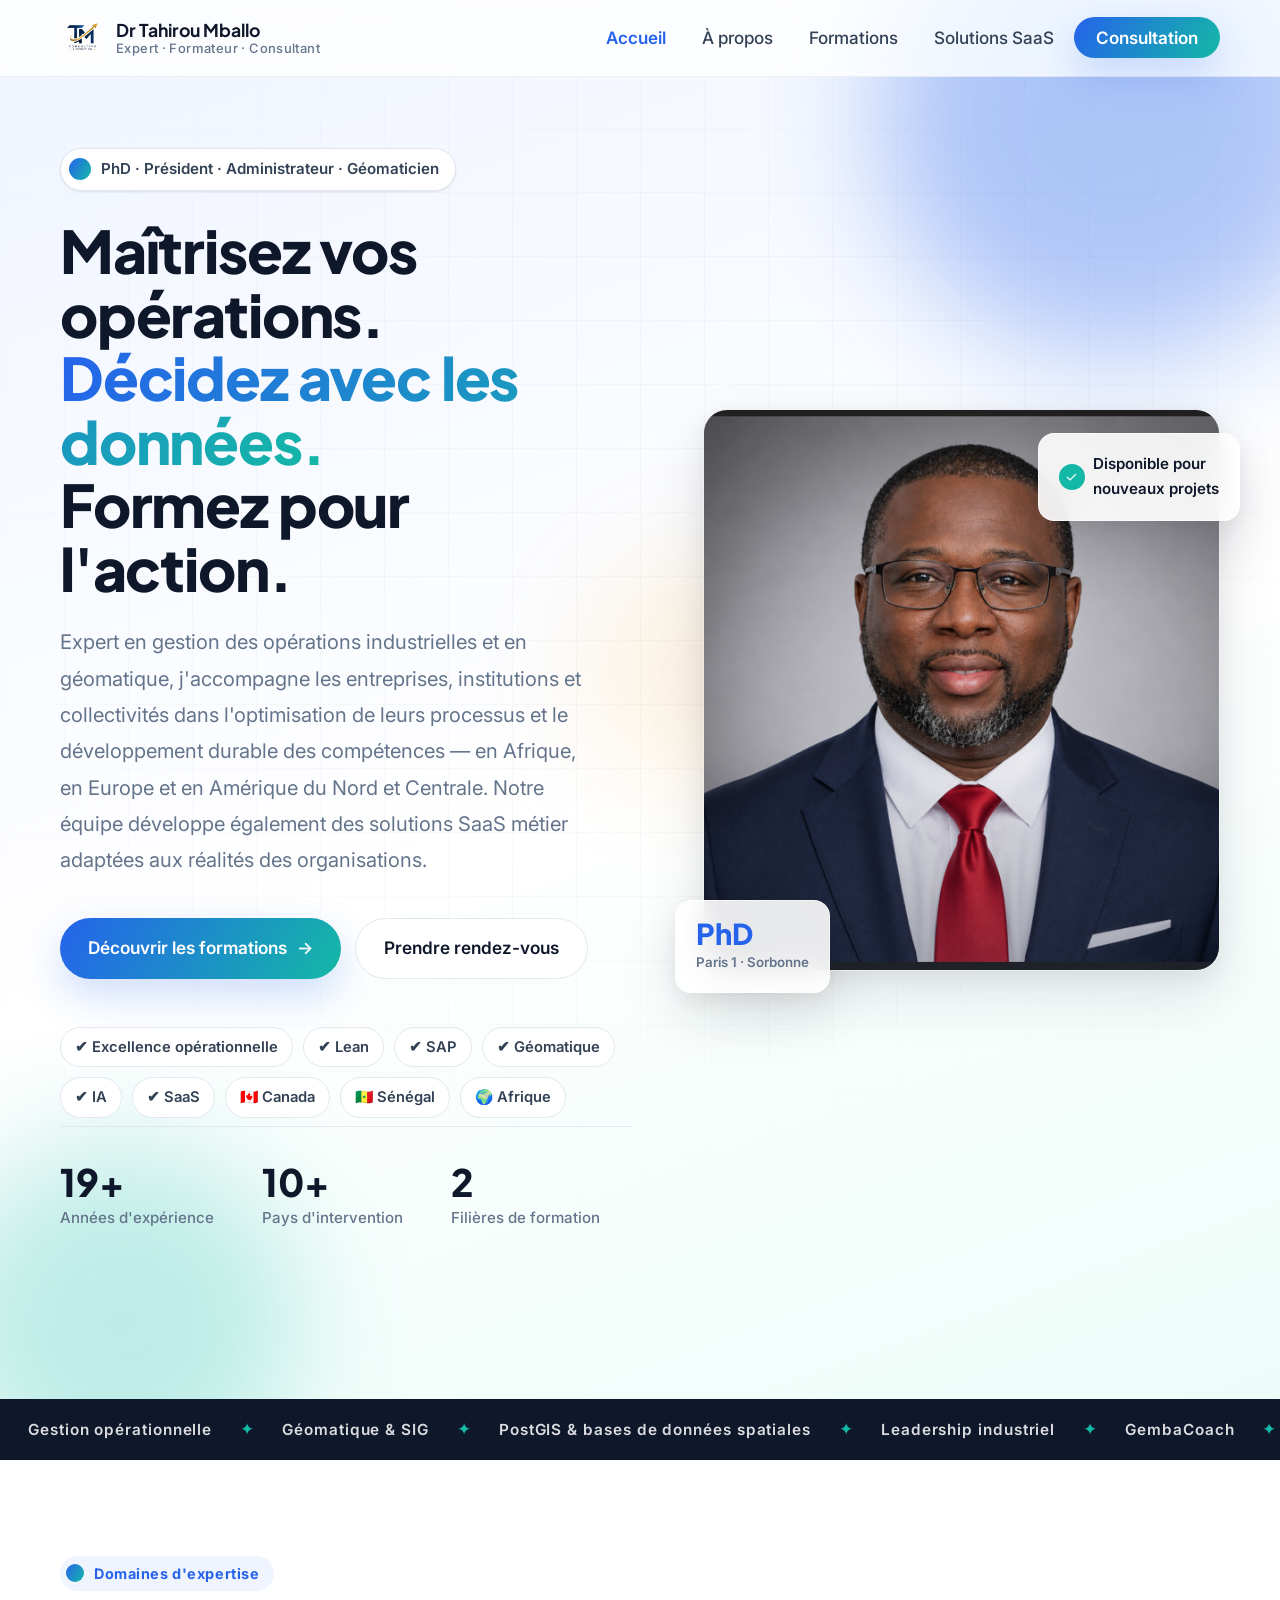
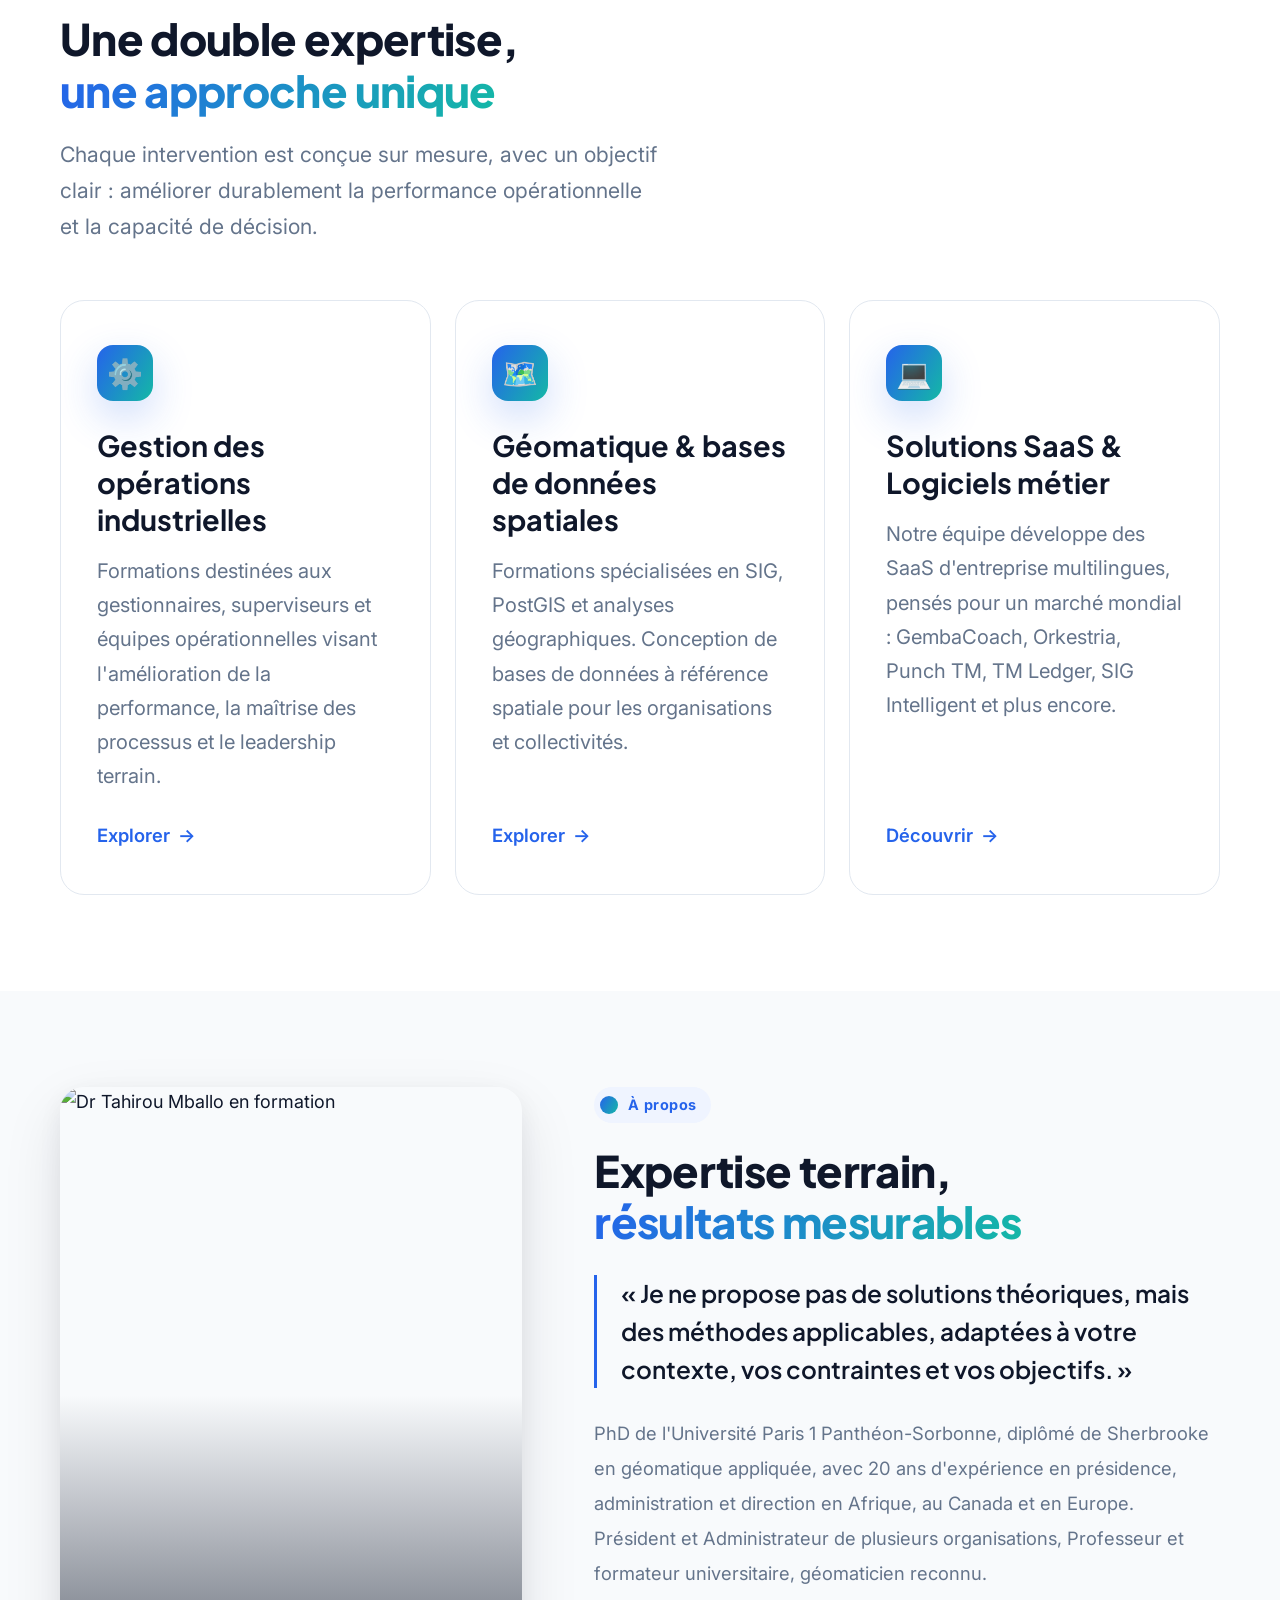
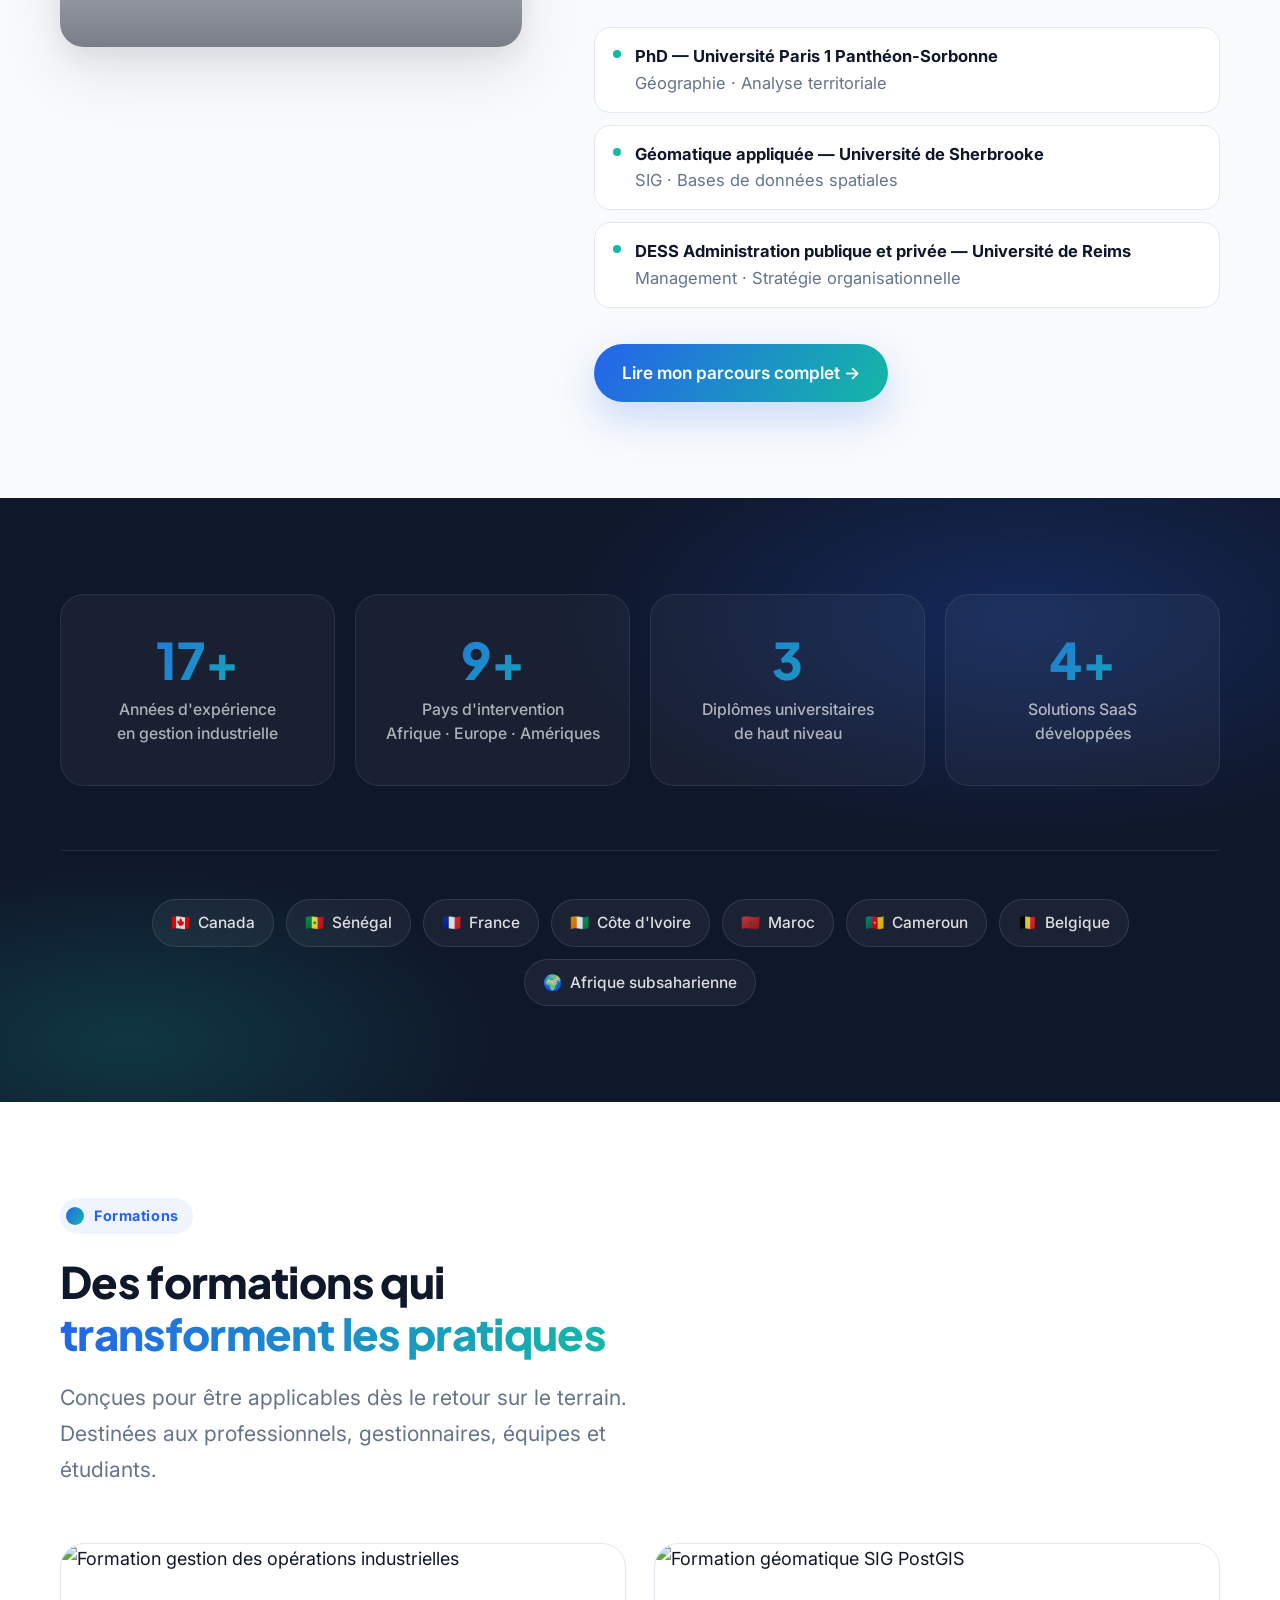
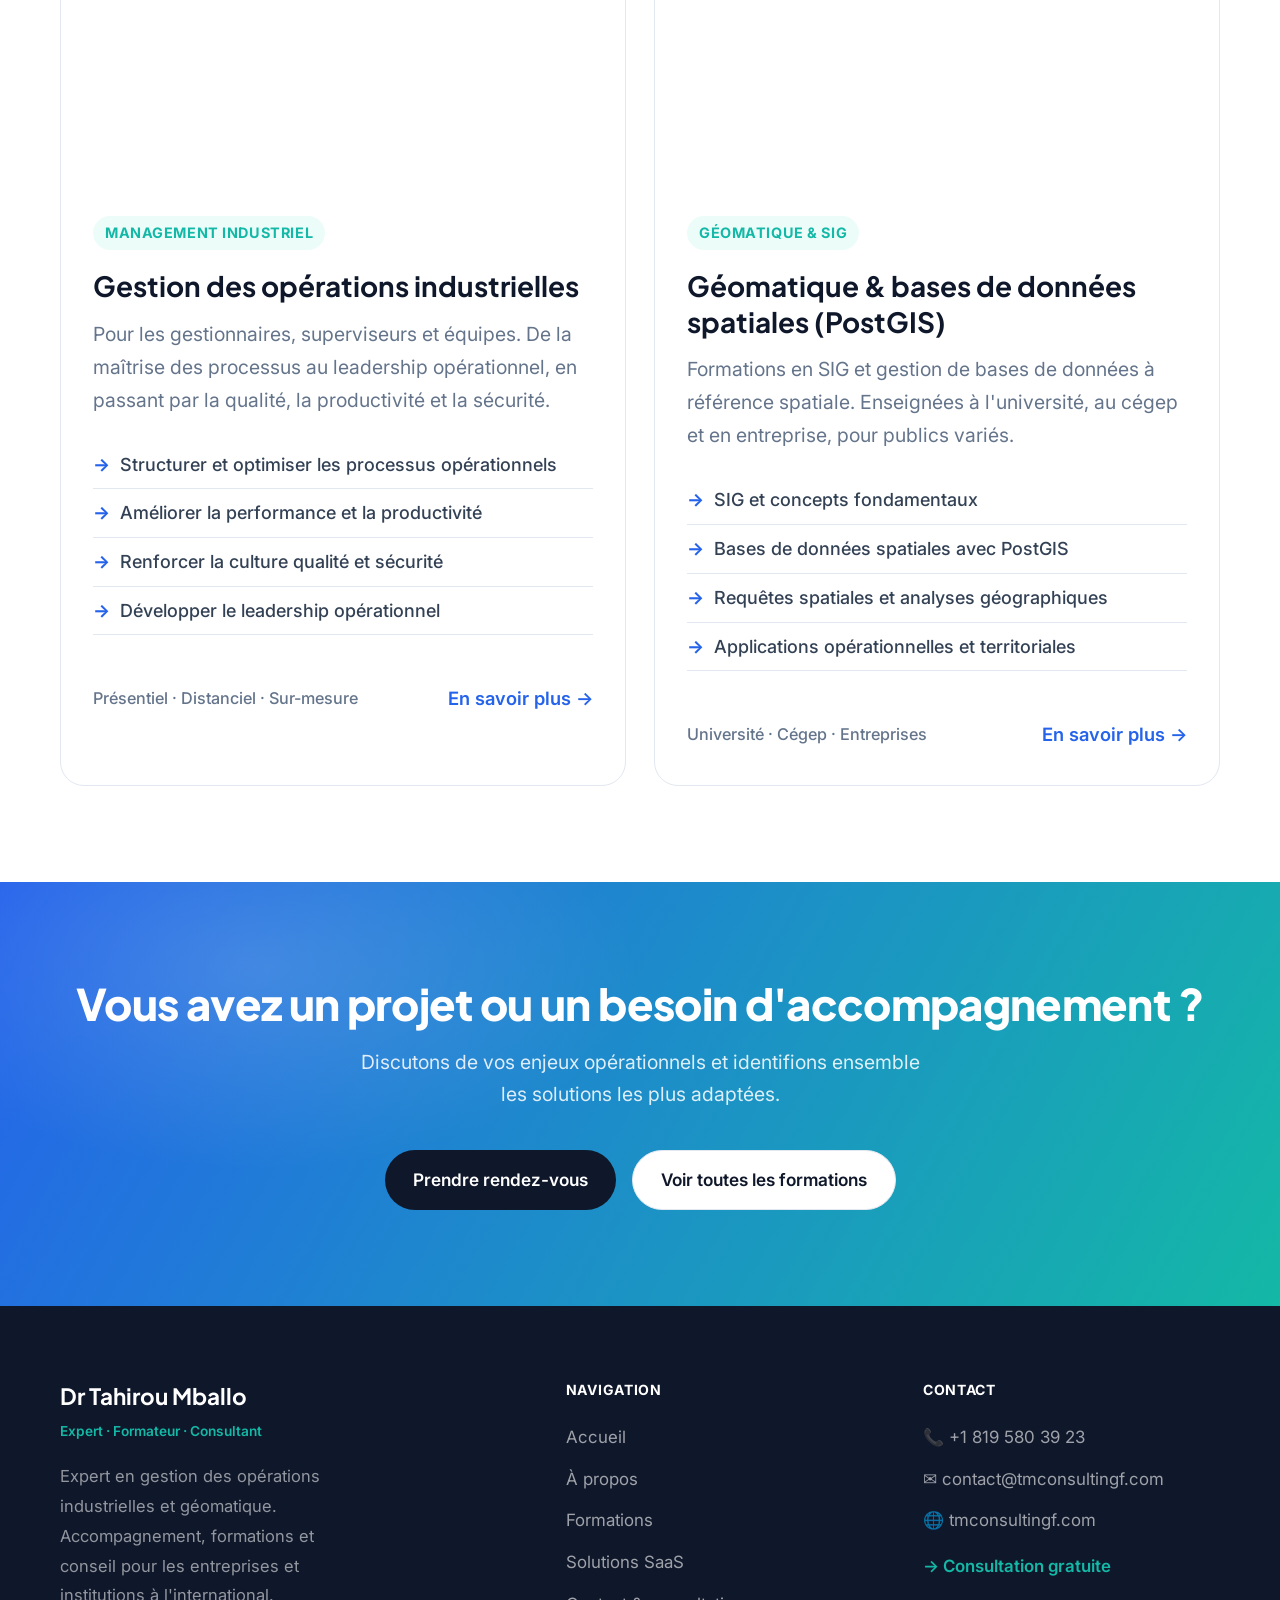
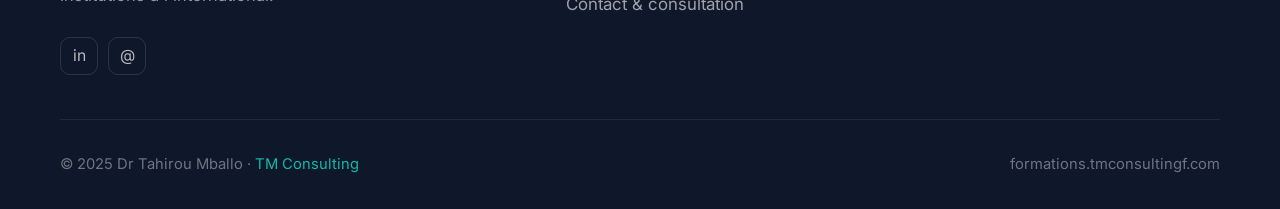
==== commit f425010e: "Add files via upload" ====
--- a/index.html
+++ b/index.html
@@ -26,7 +26,7 @@
 <nav>
   <div class="nav-inner">
     <a href="index.html" class="nav-logo">
-      <div class="nav-logo-mark">TM</div>
+      <img src="logo-tm-consulting.jpeg" alt="TM Consulting & Formation" class="nav-logo-mark" />
       <div class="nav-logo-text">
         <span class="nav-logo-name">Dr Tahirou Mballo</span>
         <span class="nav-logo-sub">Expert · Formateur · Consultant</span>
@@ -87,7 +87,7 @@
       </div>
       <div class="hero-stats">
         <div class="hero-stat">
-          <div class="hero-stat-num" data-target="15" data-suffix="+">15+</div>
+          <div class="hero-stat-num" data-target="20" data-suffix="+">20+</div>
           <div class="hero-stat-label">Années d'expérience</div>
         </div>
         <div class="hero-stat">
@@ -214,7 +214,7 @@
       </blockquote>
 
       <p class="about-bio">
-        PhD de l'Université Paris 1 Panthéon-Sorbonne, diplômé de Sherbrooke en géomatique appliquée, avec 15 ans d'expérience en présidence, administration et direction en Afrique, au Canada et en Europe. Président et Administrateur de plusieurs organisations, Professeur et formateur universitaire, géomaticien reconnu.
+        PhD de l'Université Paris 1 Panthéon-Sorbonne, diplômé de Sherbrooke en géomatique appliquée, avec 20 ans d'expérience en présidence, administration et direction en Afrique, au Canada et en Europe. Président et Administrateur de plusieurs organisations, Professeur et formateur universitaire, géomaticien reconnu.
       </p>
 
       <div class="credentials">
@@ -251,7 +251,7 @@
   <div class="container">
     <div class="impact-grid">
       <div class="impact-item fade-up">
-        <div class="impact-num" data-target="15" data-suffix="+">15+</div>
+        <div class="impact-num" data-target="20" data-suffix="+">20+</div>
         <div class="impact-label">Années d'expérience<br>en gestion industrielle</div>
       </div>
       <div class="impact-item fade-up">
--- a/style.css
+++ b/style.css
@@ -102,14 +102,9 @@
 .nav-logo { display: flex; align-items: center; gap: 12px; text-decoration: none; }
 
 .nav-logo-mark {
-  width: 40px; height: 40px;
-  background: var(--grad-primary);
-  border-radius: var(--r-sm);
-  display: flex; align-items: center; justify-content: center;
-  font-family: var(--font-display);
-  font-size: 1rem; font-weight: 800;
-  color: var(--white);
-  letter-spacing: -0.02em;
+  width: 44px; height: 44px;
+  object-fit: contain;
+  flex-shrink: 0;
 }
 
 .nav-logo-text { display: flex; flex-direction: column; line-height: 1.2; }
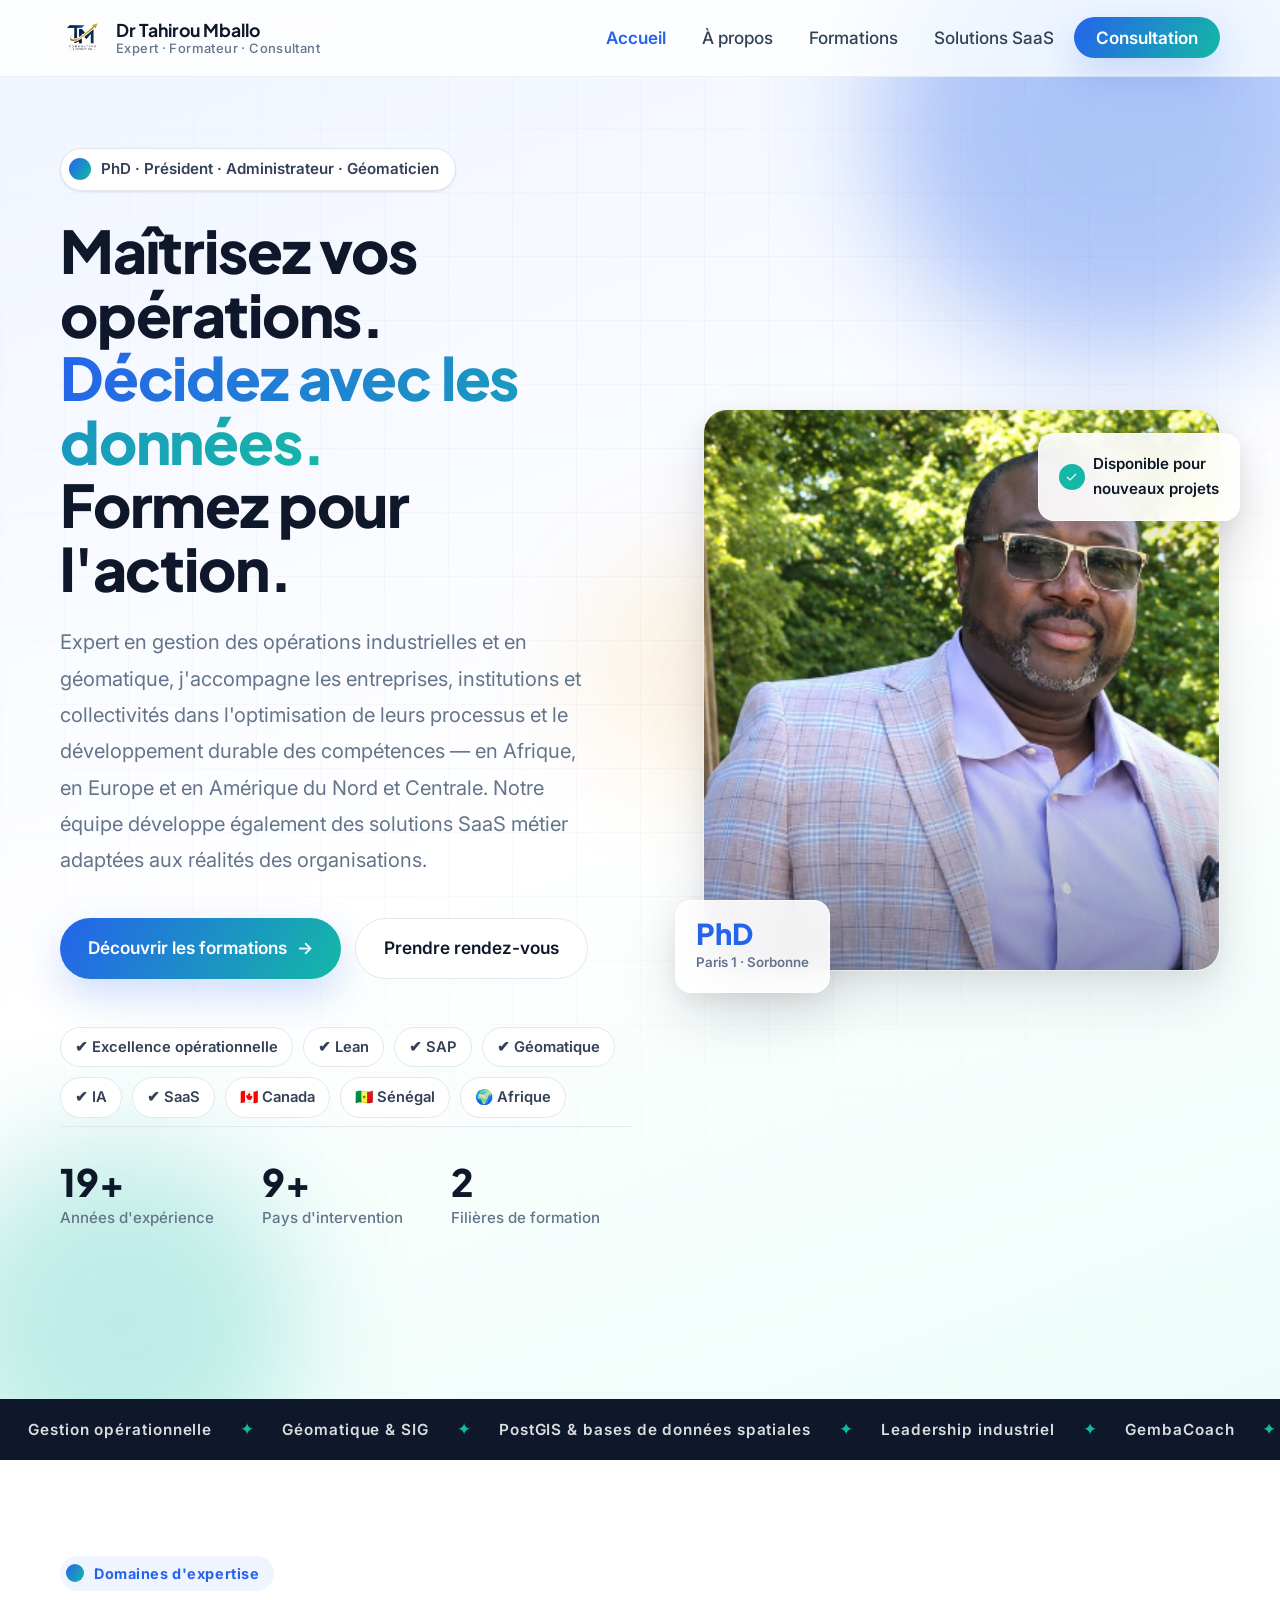
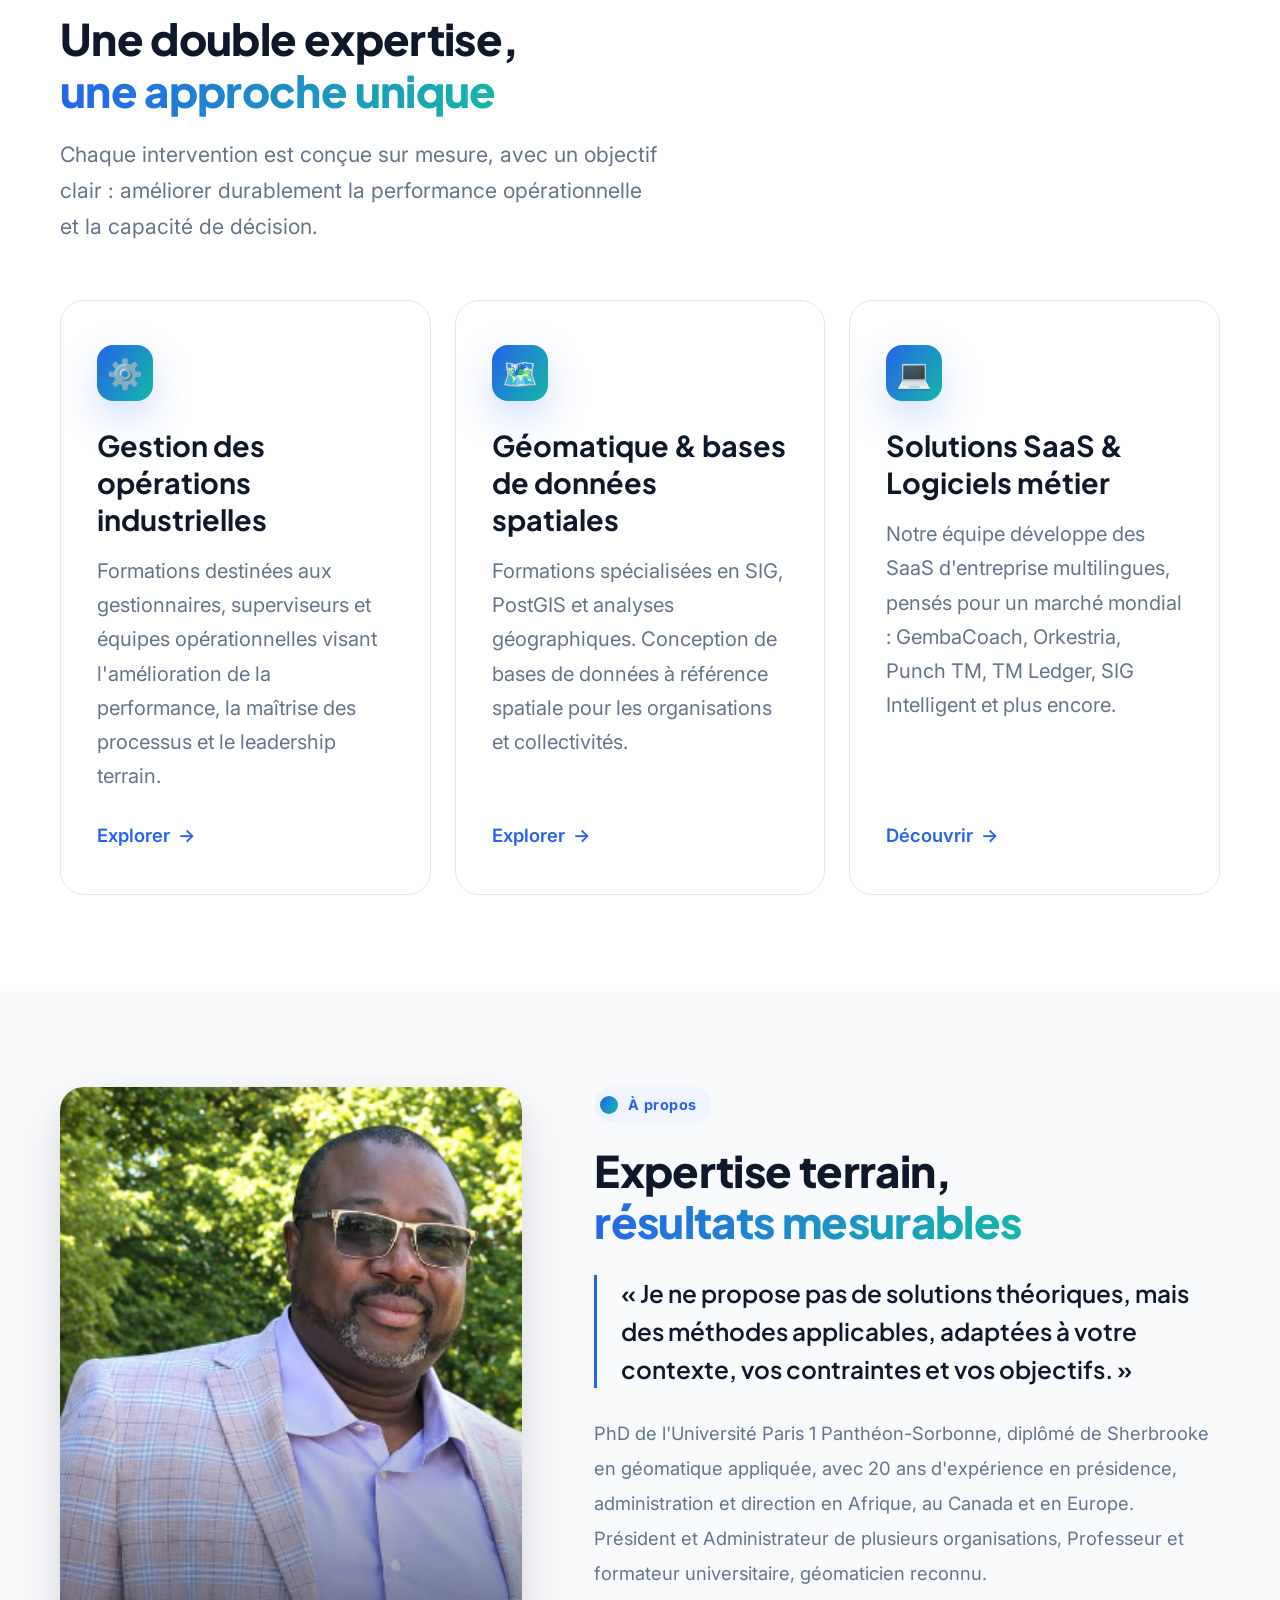
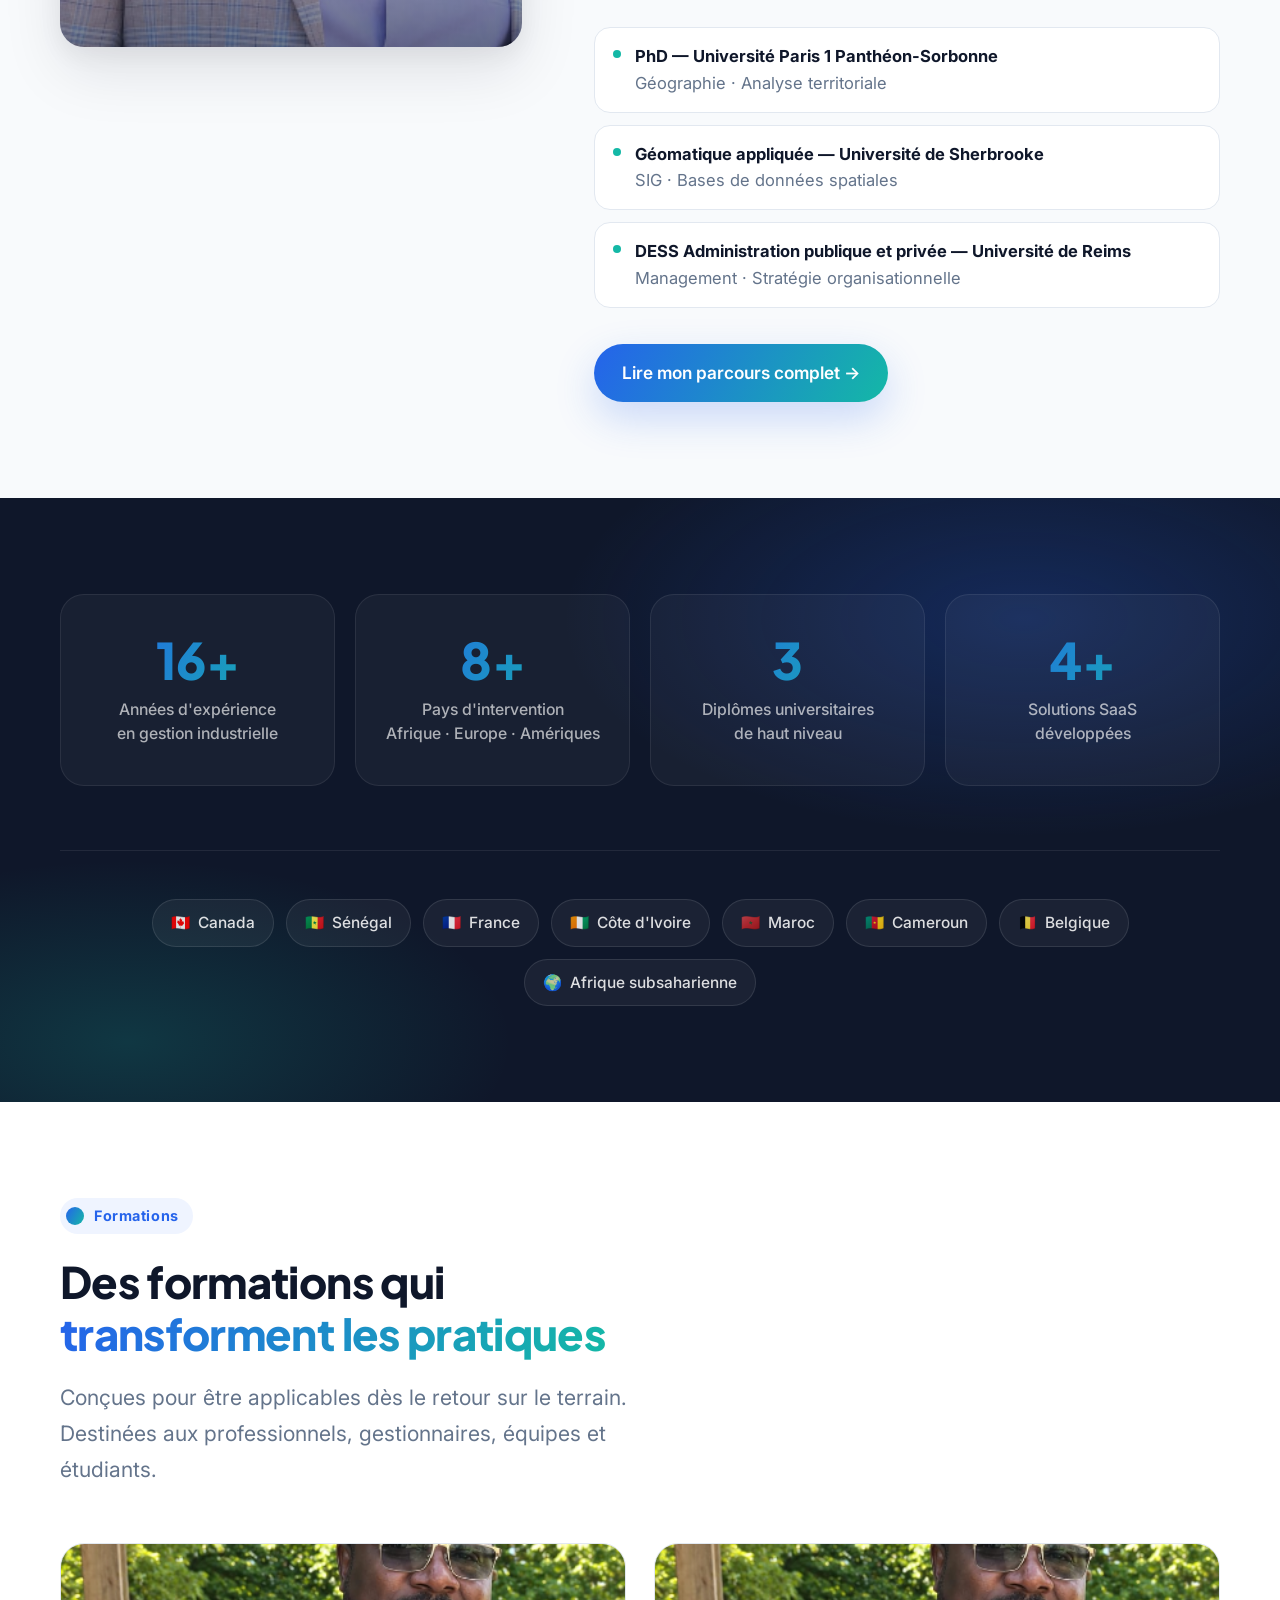
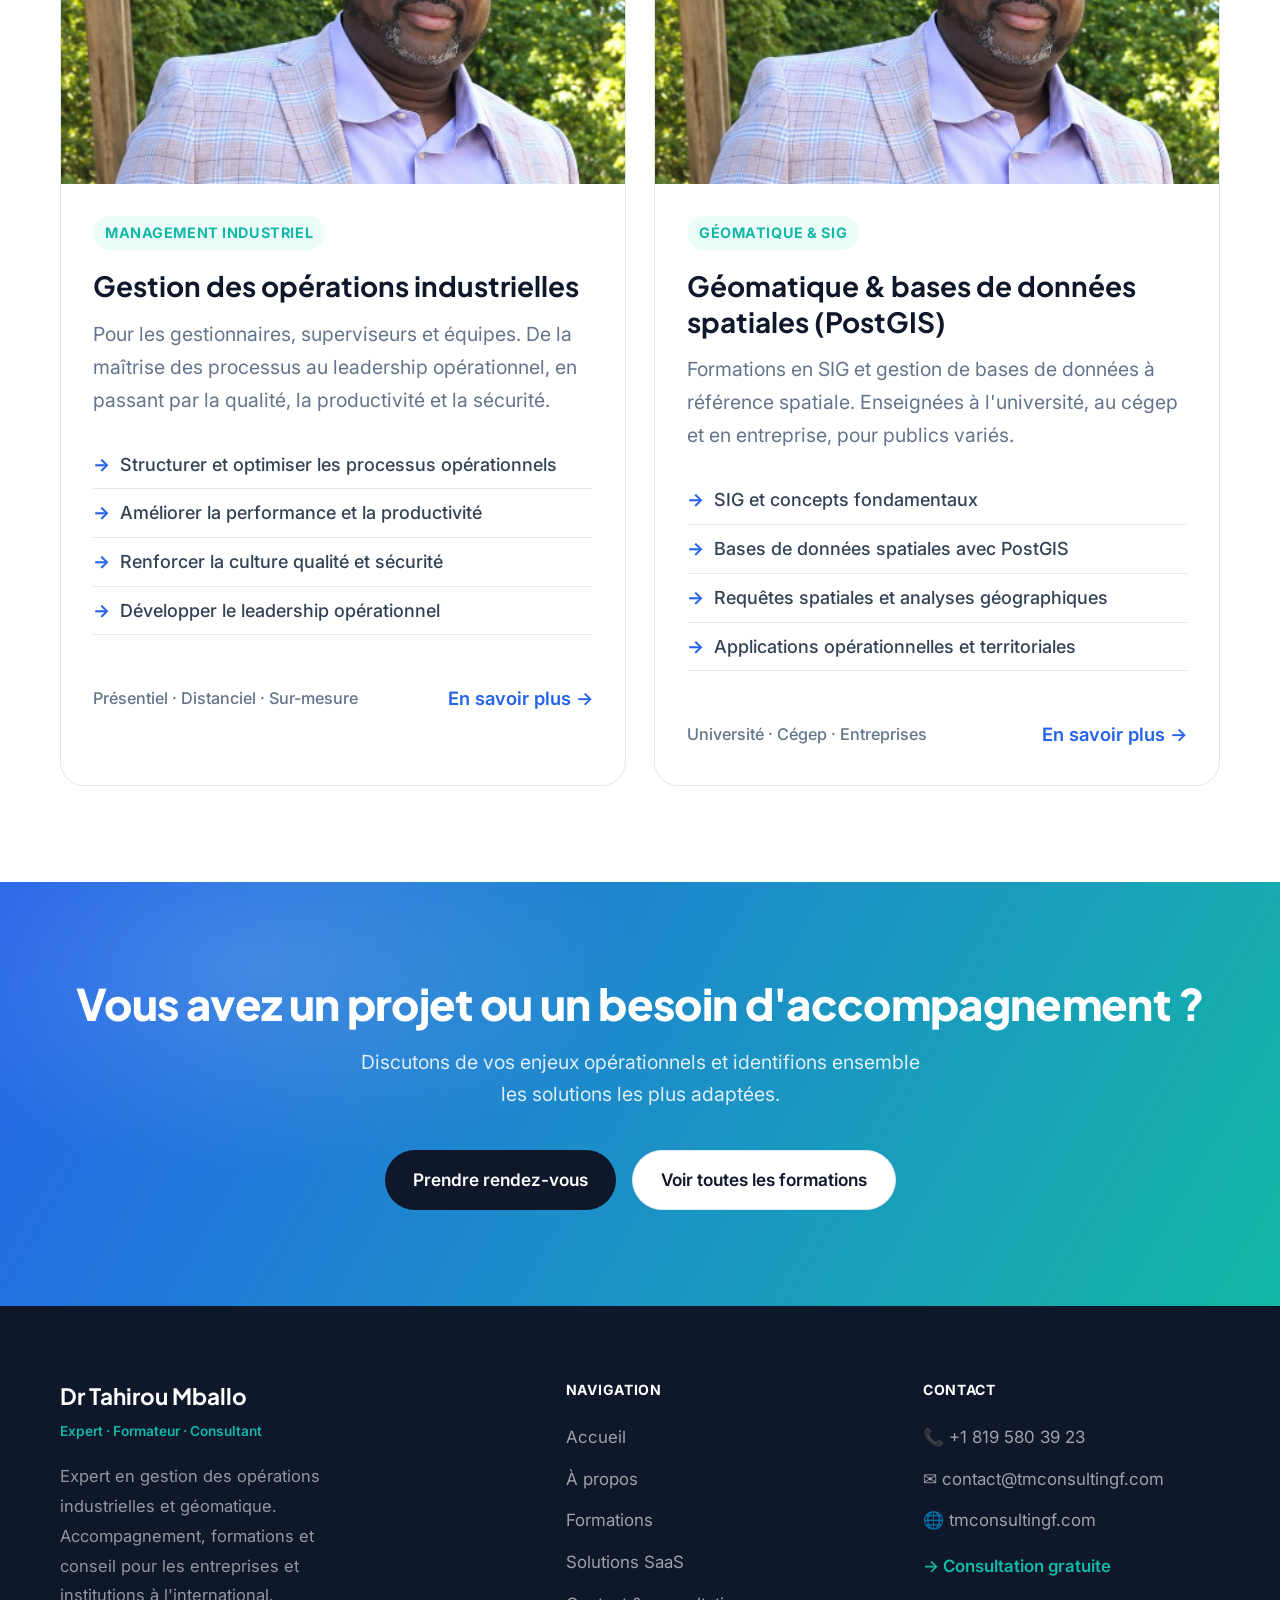
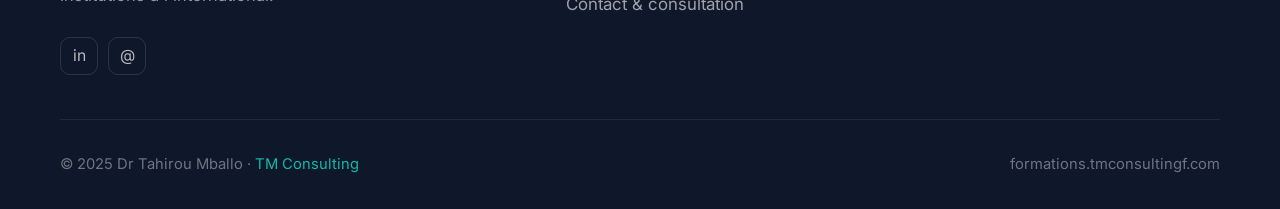
==== commit 7e1e9981: "Add files via upload" ====
--- a/index.html
+++ b/index.html
@@ -103,7 +103,7 @@
     <div class="hero-visual">
       <div class="hero-img-wrap">
         <img
-          src="dr-tahirou-mballo.png"
+          src="dr-tahirou-mballo-photo.png"
           alt="Dr Tahirou Mballo"
           loading="eager"
         />
@@ -196,7 +196,7 @@
   <div class="about-strip-inner">
     <div class="about-img-col">
       <img
-        src="https://images.squarespace-cdn.com/content/v1/696e6aacc1ed0f433fd55e11/3ca7b749-b13c-4995-8a49-e9516fd3bd6f/Tahirou+en+formation+1.png"
+        src="dr-tahirou-mballo-photo.png"
         alt="Dr Tahirou Mballo en formation"
         loading="lazy"
       />
@@ -296,7 +296,7 @@
       <a href="formations.html#operations" class="formation-card fade-up">
         <div class="formation-img">
           <img
-            src="https://images.squarespace-cdn.com/content/v1/696e6aacc1ed0f433fd55e11/6803b079-03dd-4d39-86c5-c8654b8a23af/Tah+realist.png"
+            src="dr-tahirou-mballo-photo.png"
             alt="Formation gestion des opérations industrielles"
             loading="lazy"
           />
@@ -321,7 +321,7 @@
       <a href="formations.html#geomatique" class="formation-card fade-up">
         <div class="formation-img">
           <img
-            src="https://images.squarespace-cdn.com/content/v1/696e6aacc1ed0f433fd55e11/e38bba4b-0550-420e-9aa5-94cae0486834/Pr%C3%A9sentation+de+l%27analyse+spatiale+en+conf%C3%A9rence.png"
+            src="dr-tahirou-mballo-photo.png"
             alt="Formation géomatique SIG PostGIS"
             loading="lazy"
           />
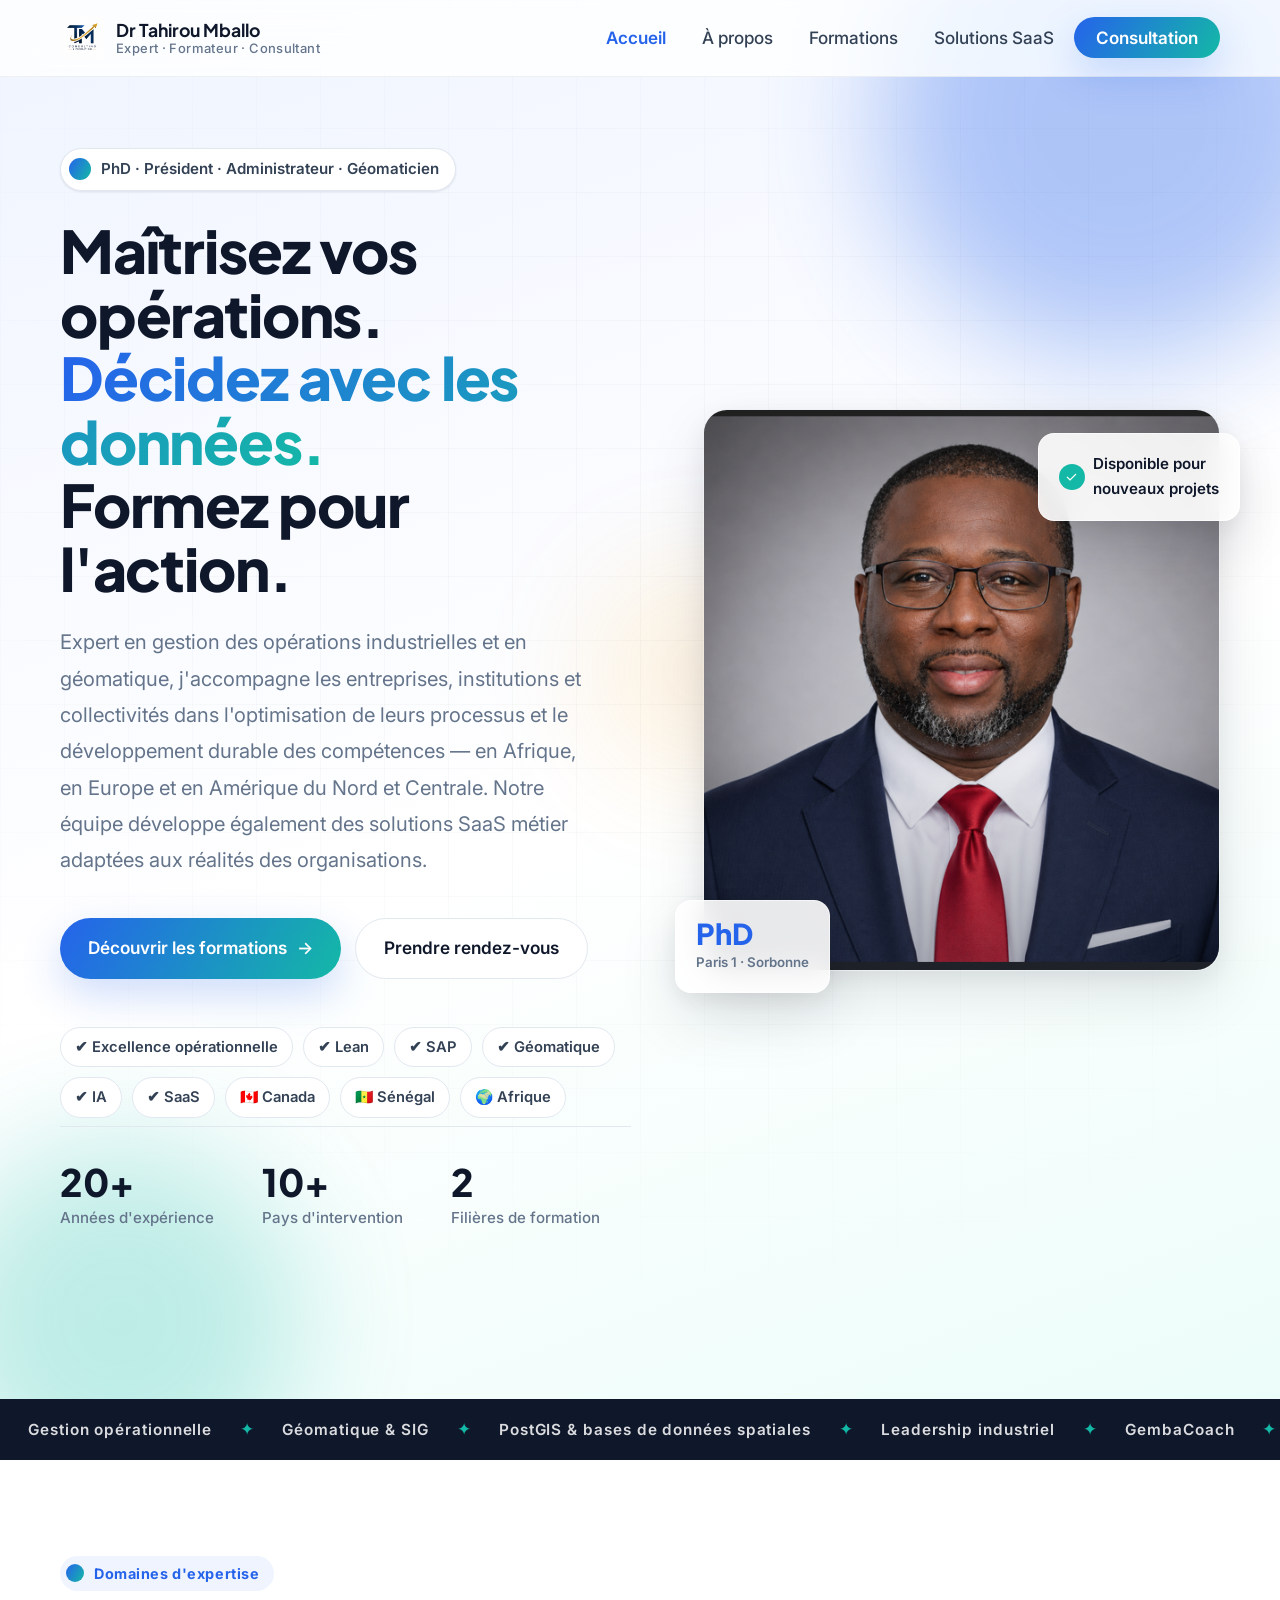
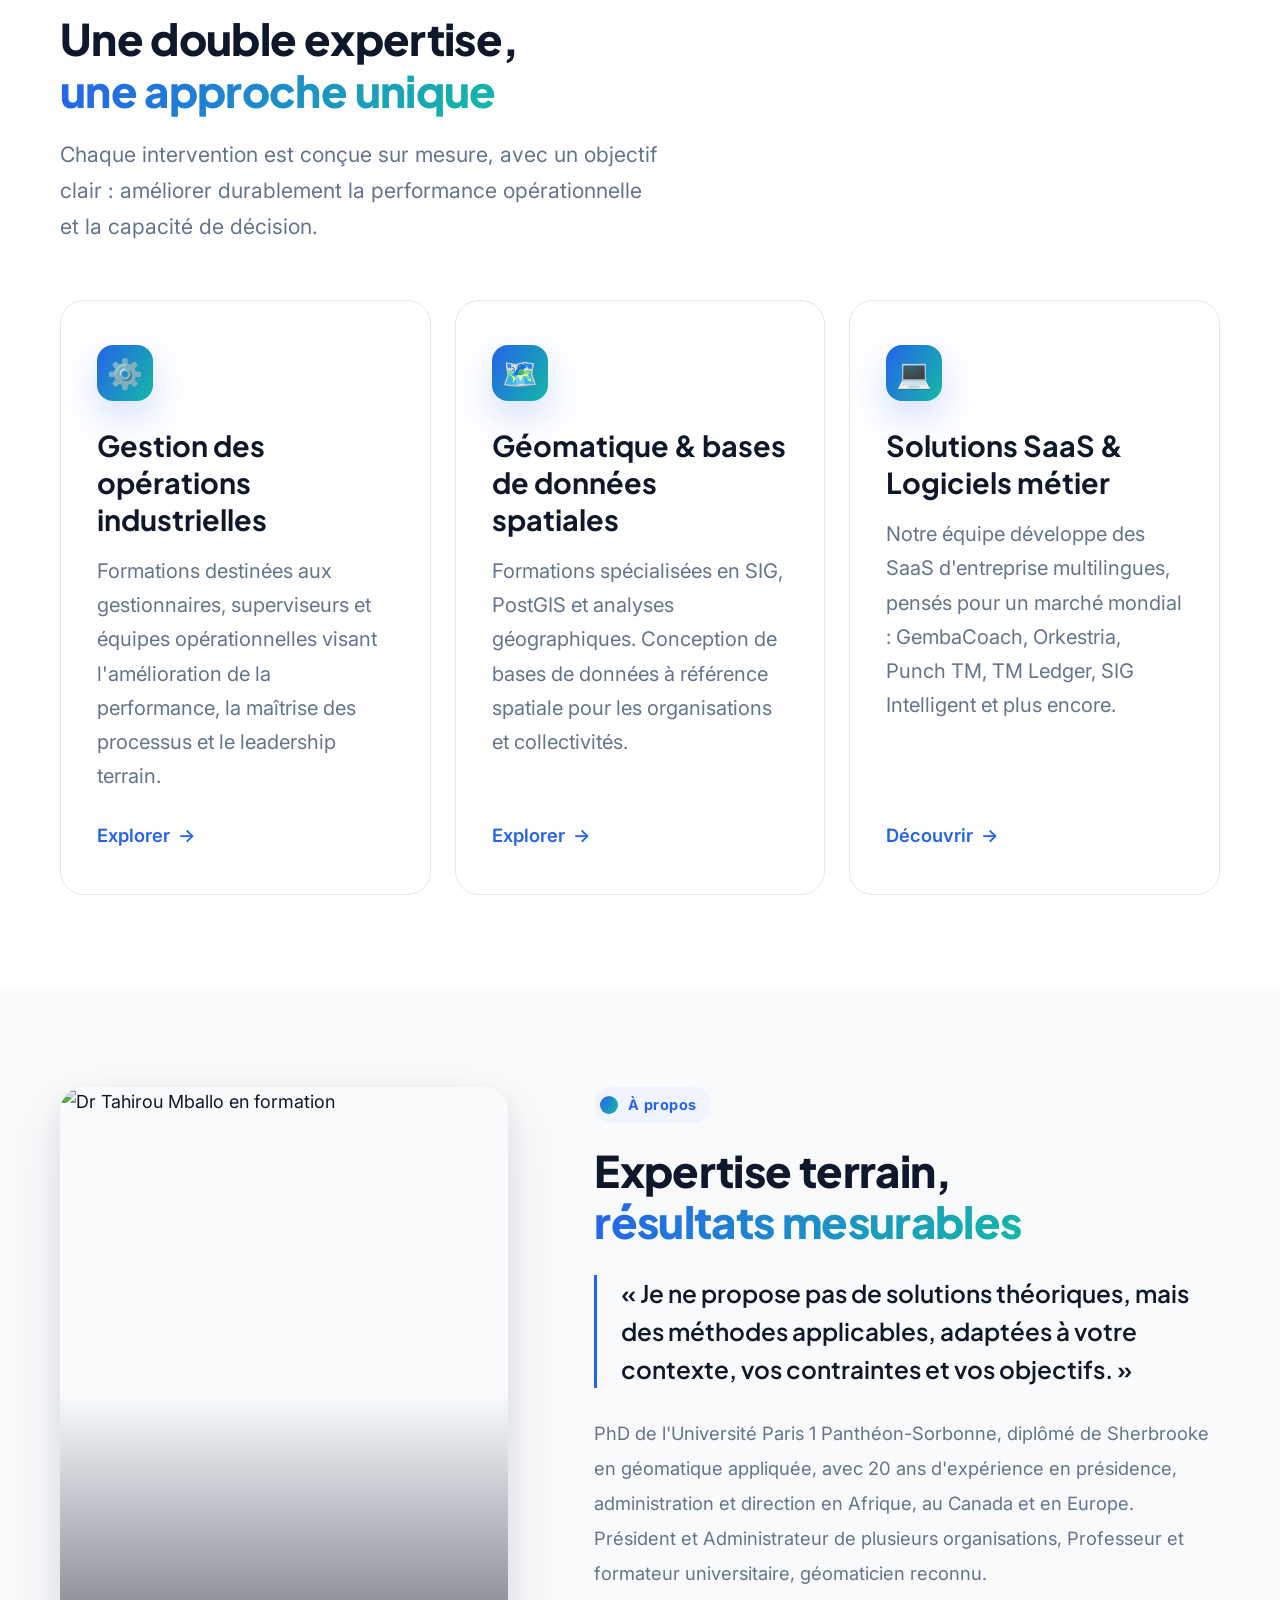
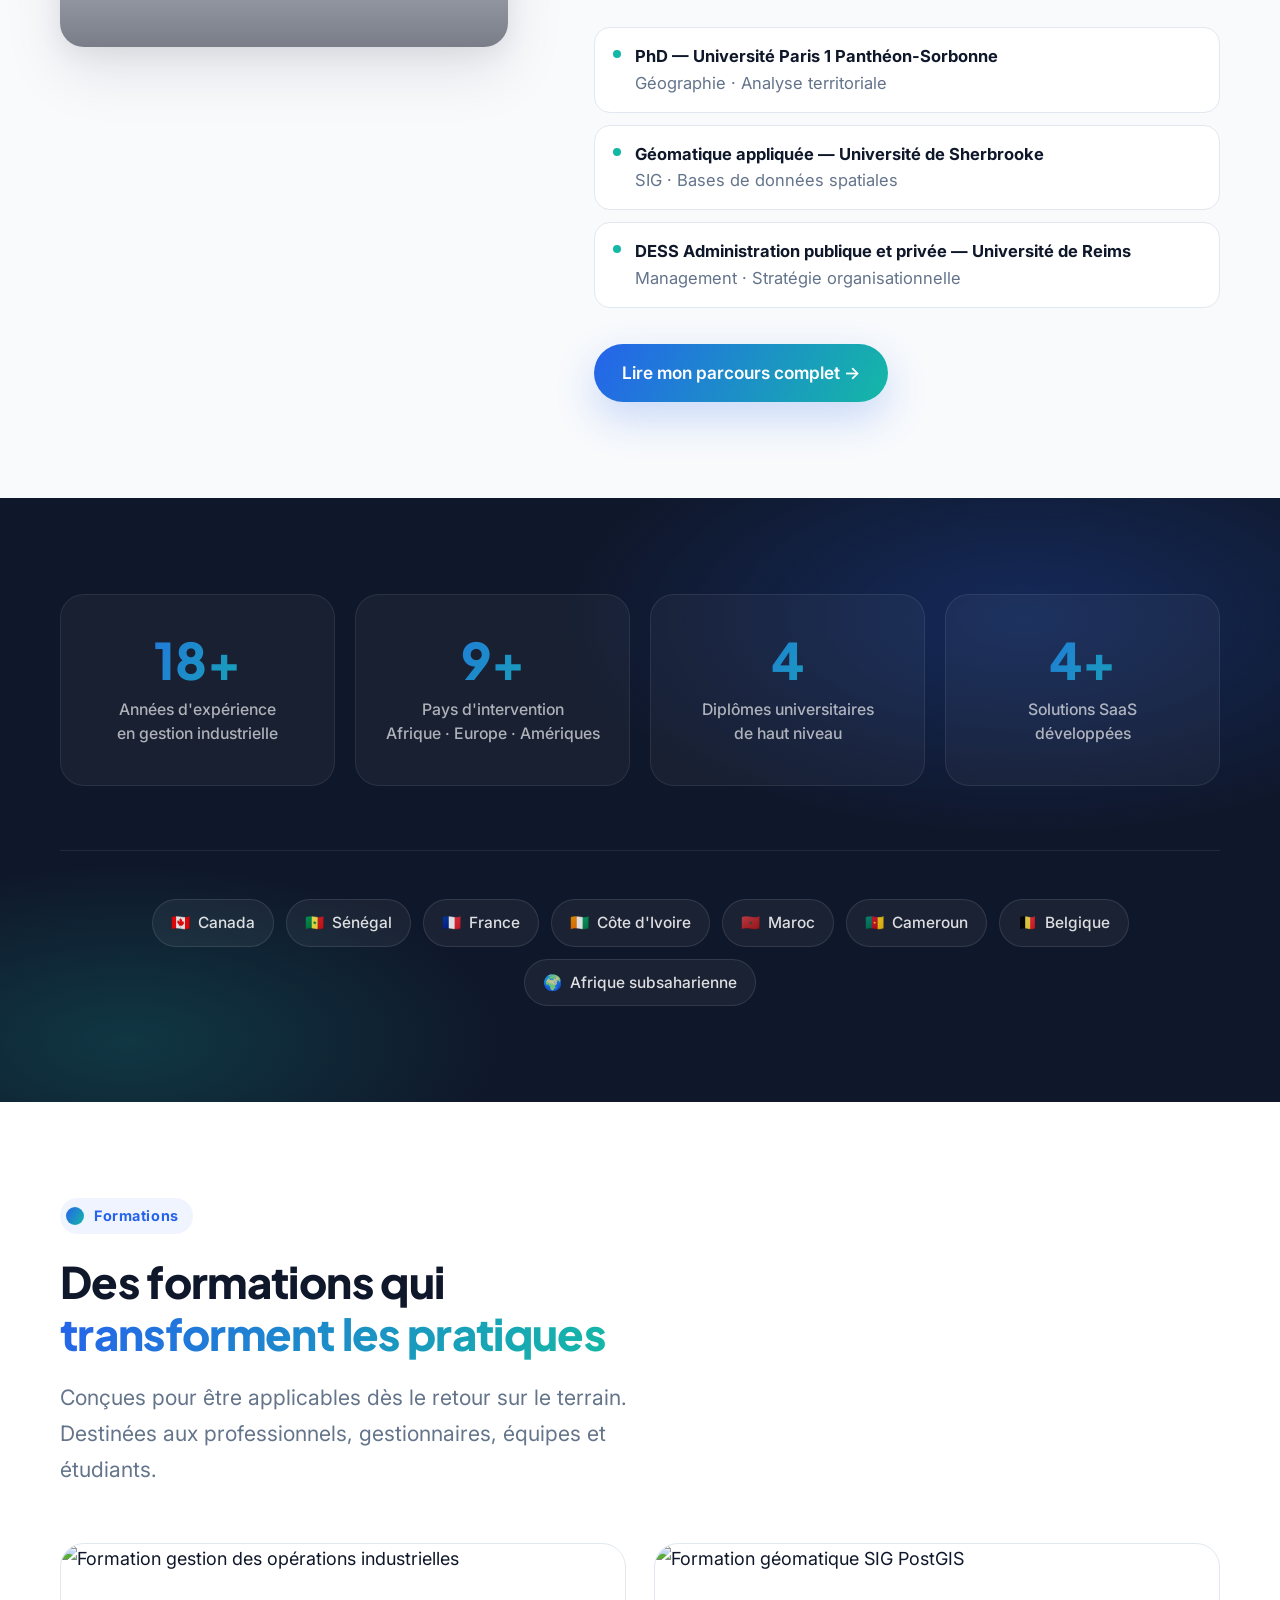
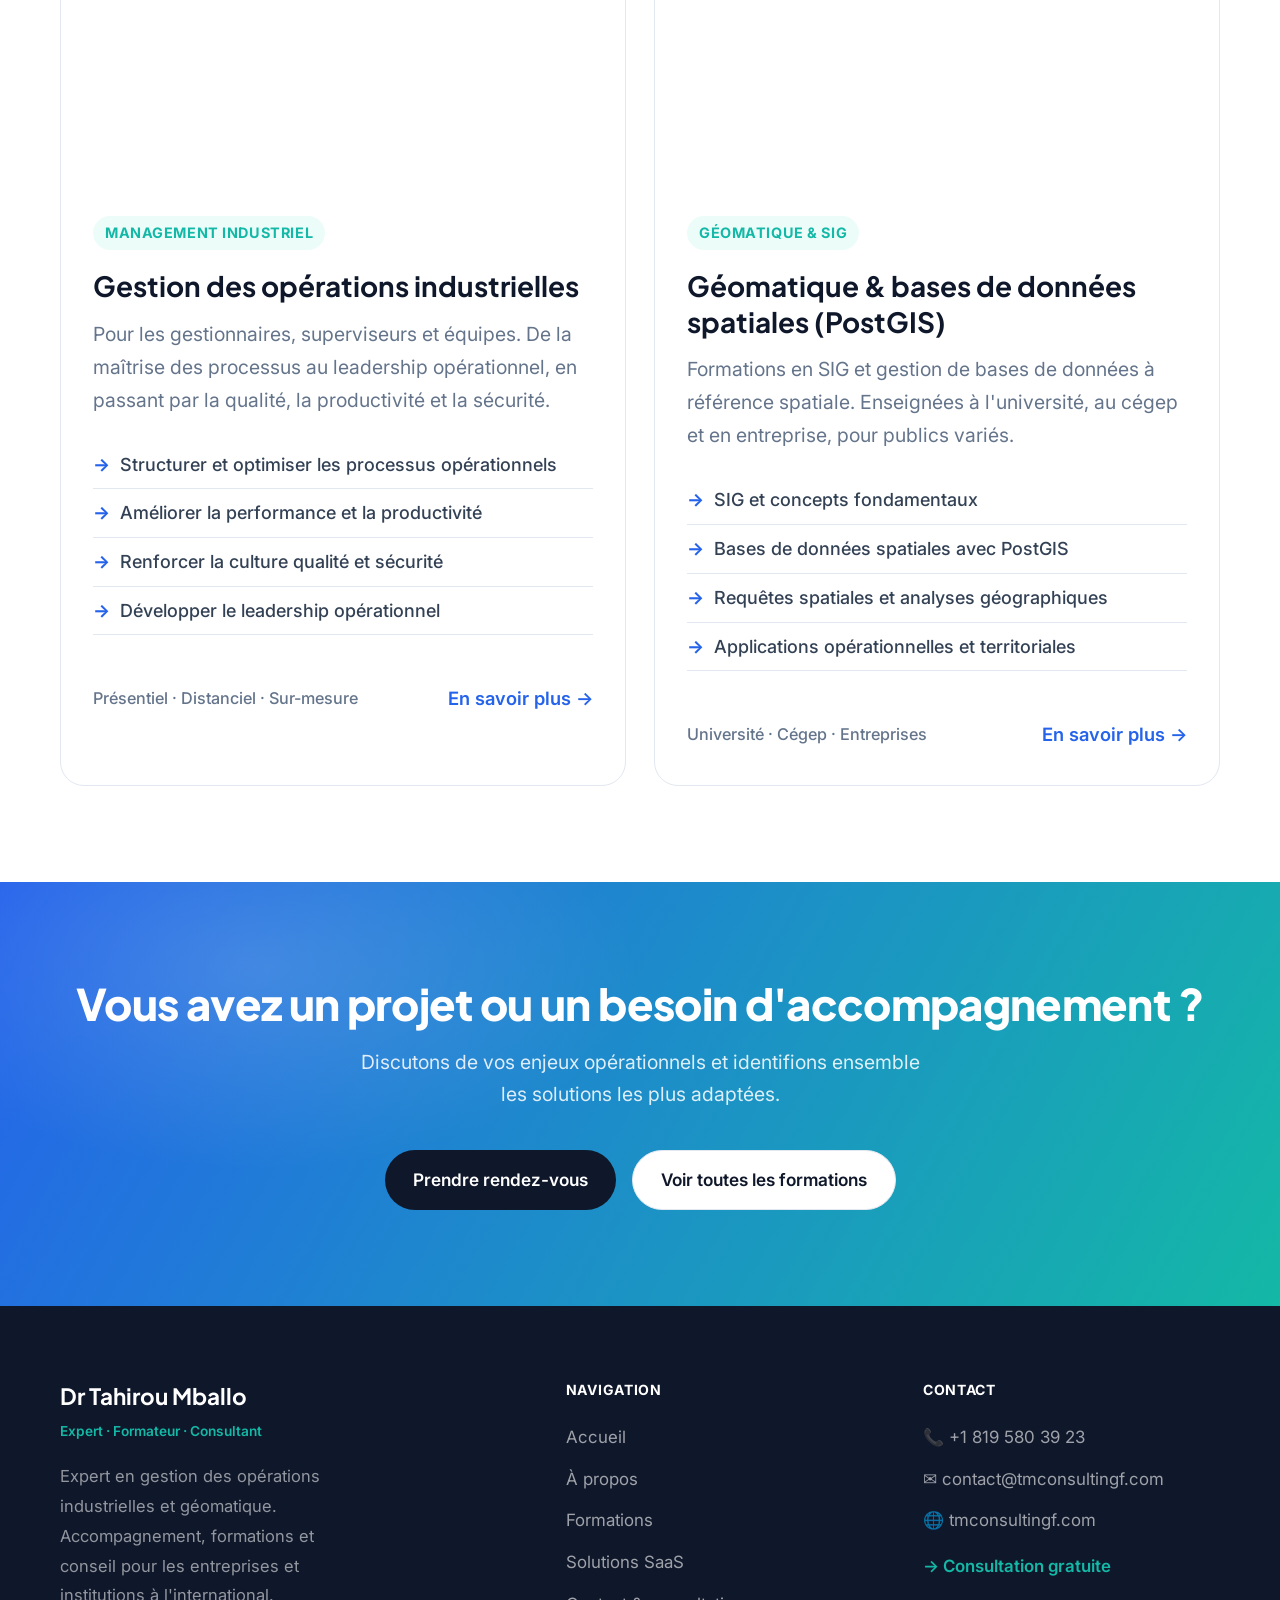
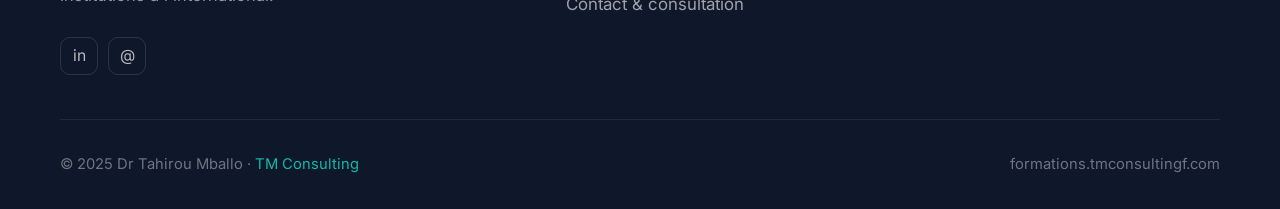
==== commit f6bd01c1: "Add files via upload" ====
--- a/index.html
+++ b/index.html
@@ -103,7 +103,7 @@
     <div class="hero-visual">
       <div class="hero-img-wrap">
         <img
-          src="dr-tahirou-mballo-photo.png"
+          src="dr-tahirou-mballo.png"
           alt="Dr Tahirou Mballo"
           loading="eager"
         />
@@ -196,7 +196,7 @@
   <div class="about-strip-inner">
     <div class="about-img-col">
       <img
-        src="dr-tahirou-mballo-photo.png"
+        src="https://images.squarespace-cdn.com/content/v1/696e6aacc1ed0f433fd55e11/3ca7b749-b13c-4995-8a49-e9516fd3bd6f/Tahirou+en+formation+1.png"
         alt="Dr Tahirou Mballo en formation"
         loading="lazy"
       />
@@ -296,7 +296,7 @@
       <a href="formations.html#operations" class="formation-card fade-up">
         <div class="formation-img">
           <img
-            src="dr-tahirou-mballo-photo.png"
+            src="https://images.squarespace-cdn.com/content/v1/696e6aacc1ed0f433fd55e11/6803b079-03dd-4d39-86c5-c8654b8a23af/Tah+realist.png"
             alt="Formation gestion des opérations industrielles"
             loading="lazy"
           />
@@ -321,7 +321,7 @@
       <a href="formations.html#geomatique" class="formation-card fade-up">
         <div class="formation-img">
           <img
-            src="dr-tahirou-mballo-photo.png"
+            src="https://images.squarespace-cdn.com/content/v1/696e6aacc1ed0f433fd55e11/e38bba4b-0550-420e-9aa5-94cae0486834/Pr%C3%A9sentation+de+l%27analyse+spatiale+en+conf%C3%A9rence.png"
             alt="Formation géomatique SIG PostGIS"
             loading="lazy"
           />
--- a/style.css
+++ b/style.css
@@ -297,7 +297,9 @@
 
 .hero-img-wrap img {
   width: 100%;
-  height: 560px;
+  aspect-ratio: 4 / 5;
+  height: auto;
+  max-height: 560px;
   object-fit: cover;
   object-position: top center;
 }
@@ -535,7 +537,8 @@
   border-radius: var(--r-lg);
   overflow: hidden;
   box-shadow: var(--shadow-lg);
-  height: 560px;
+  aspect-ratio: 4 / 5;
+  max-height: 560px;
 }
 
 .about-img-col img {
@@ -898,7 +901,6 @@
   .services-grid { grid-template-columns: 1fr 1fr; }
   .impact-grid { grid-template-columns: repeat(2, 1fr); }
   .about-strip-inner { grid-template-columns: 1fr; gap: 48px; }
-  .about-img-col { height: 420px; }
   .footer-grid { grid-template-columns: 1fr 1fr; gap: 40px; }
 }
 
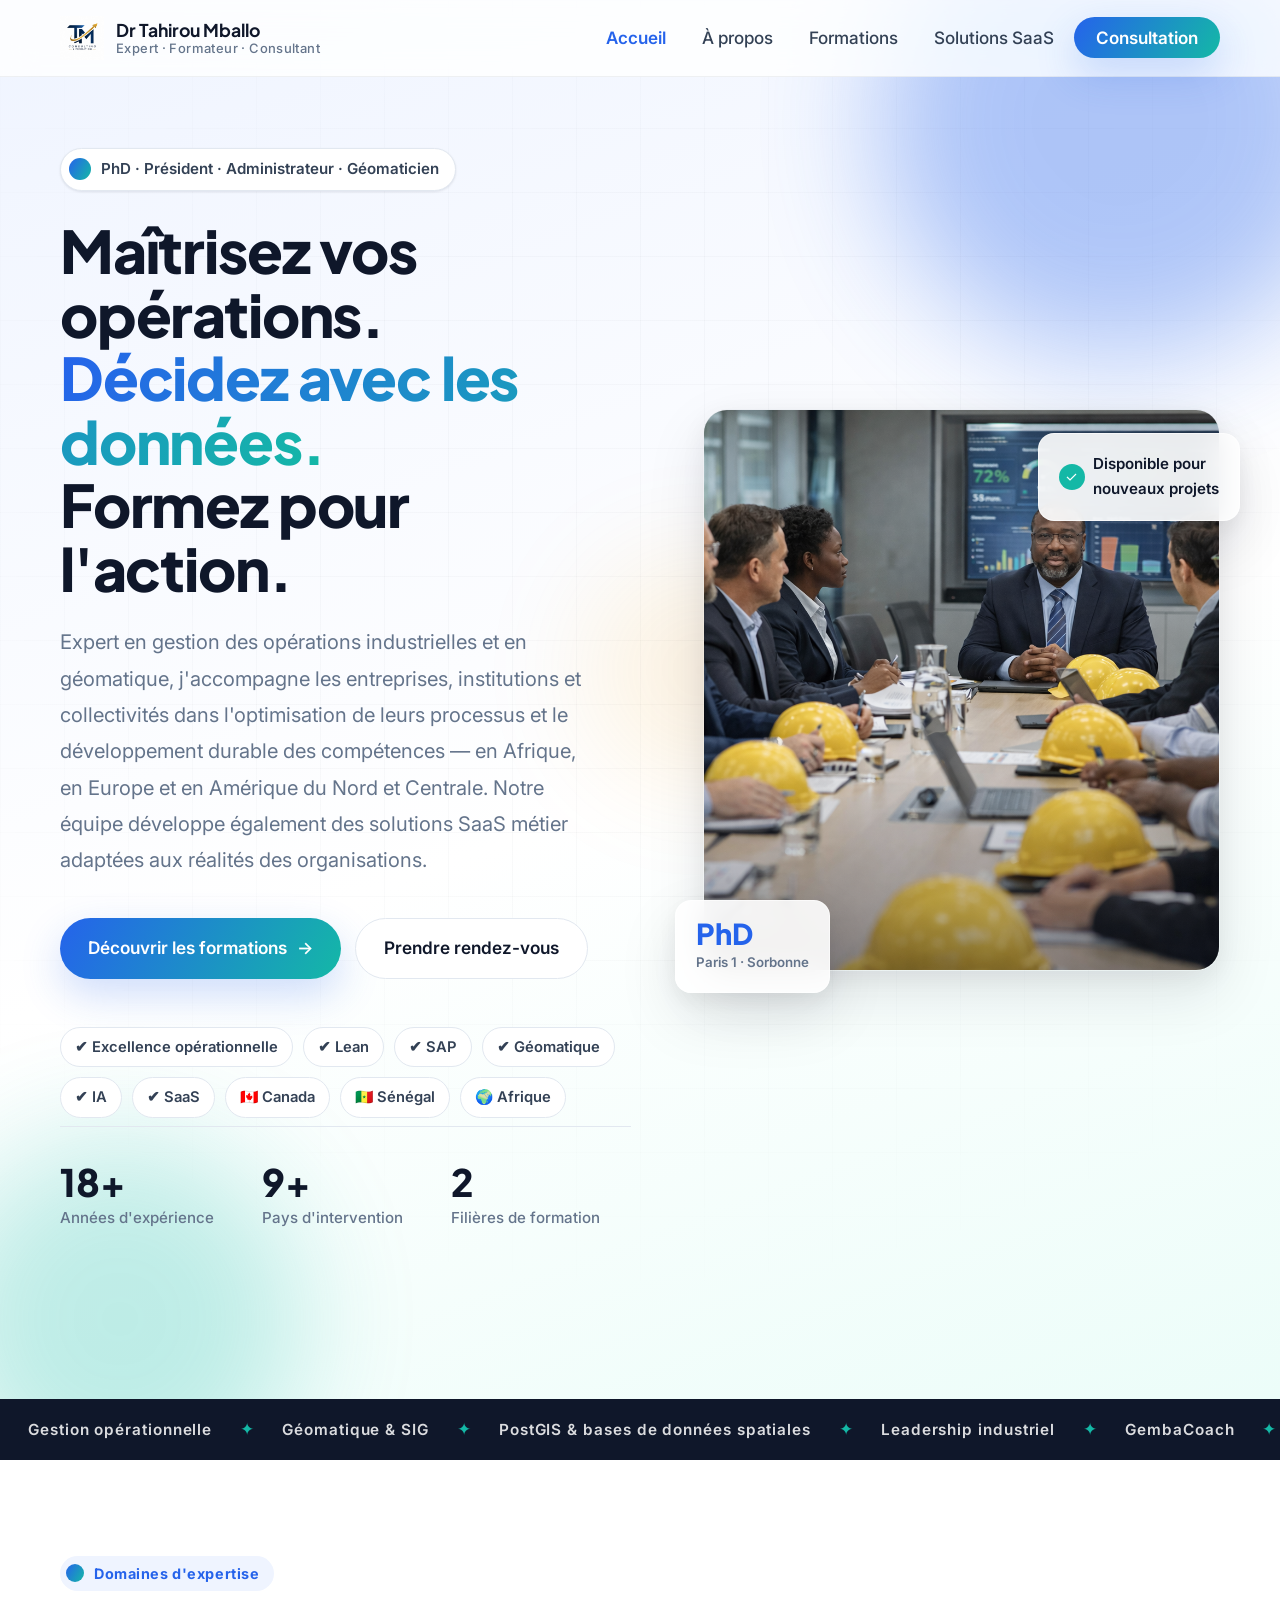
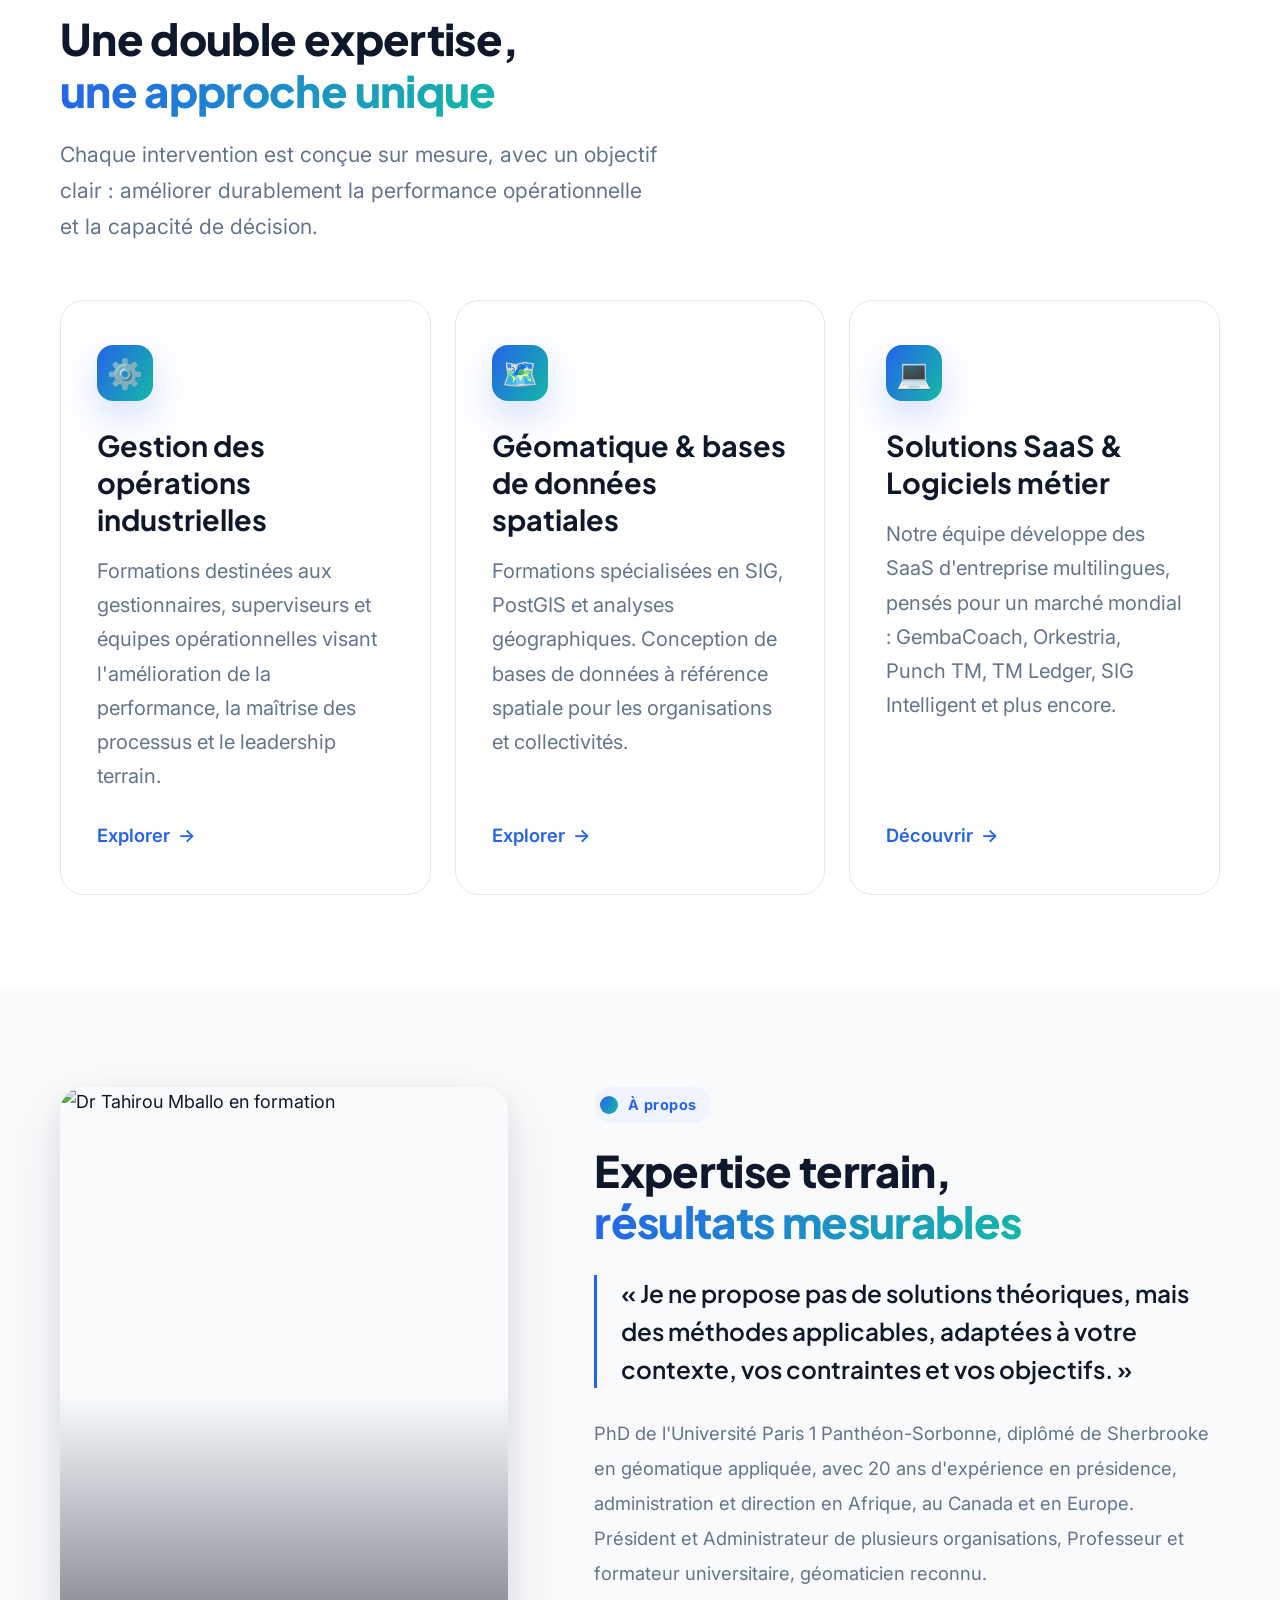
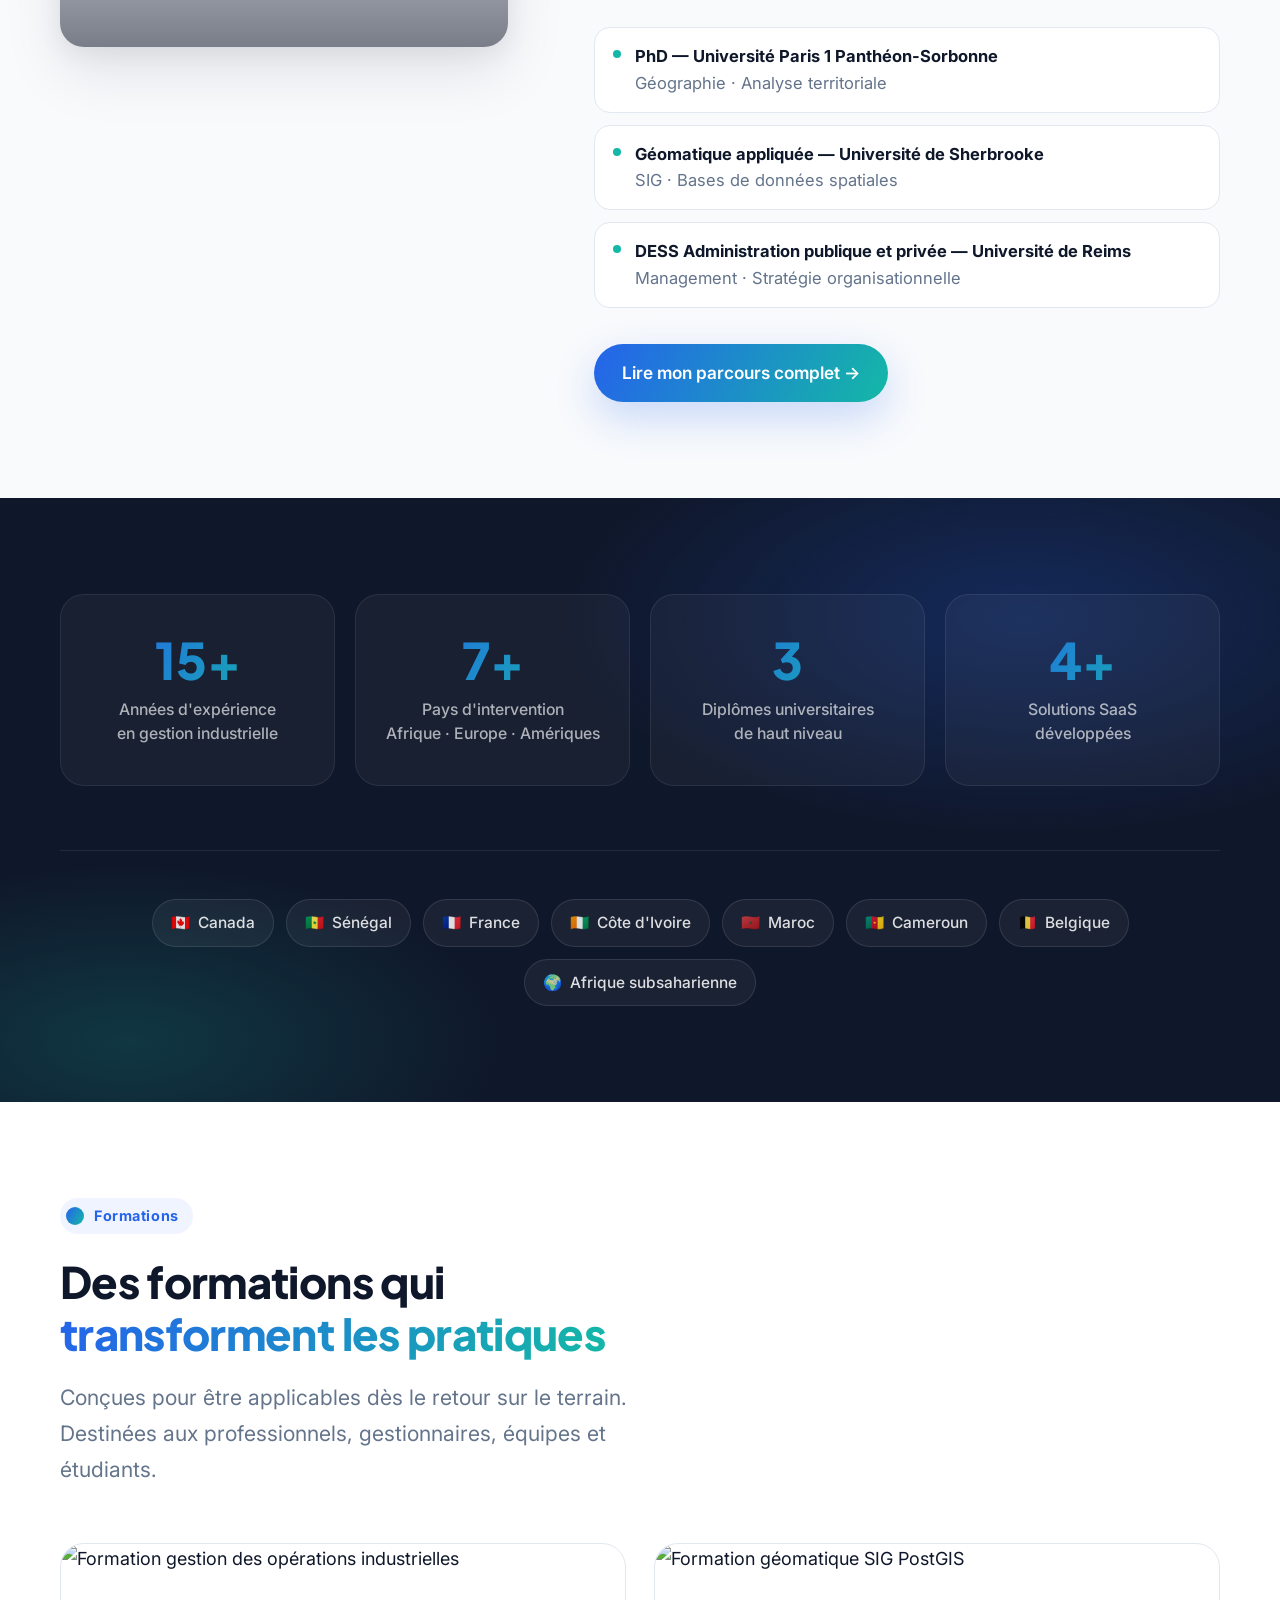
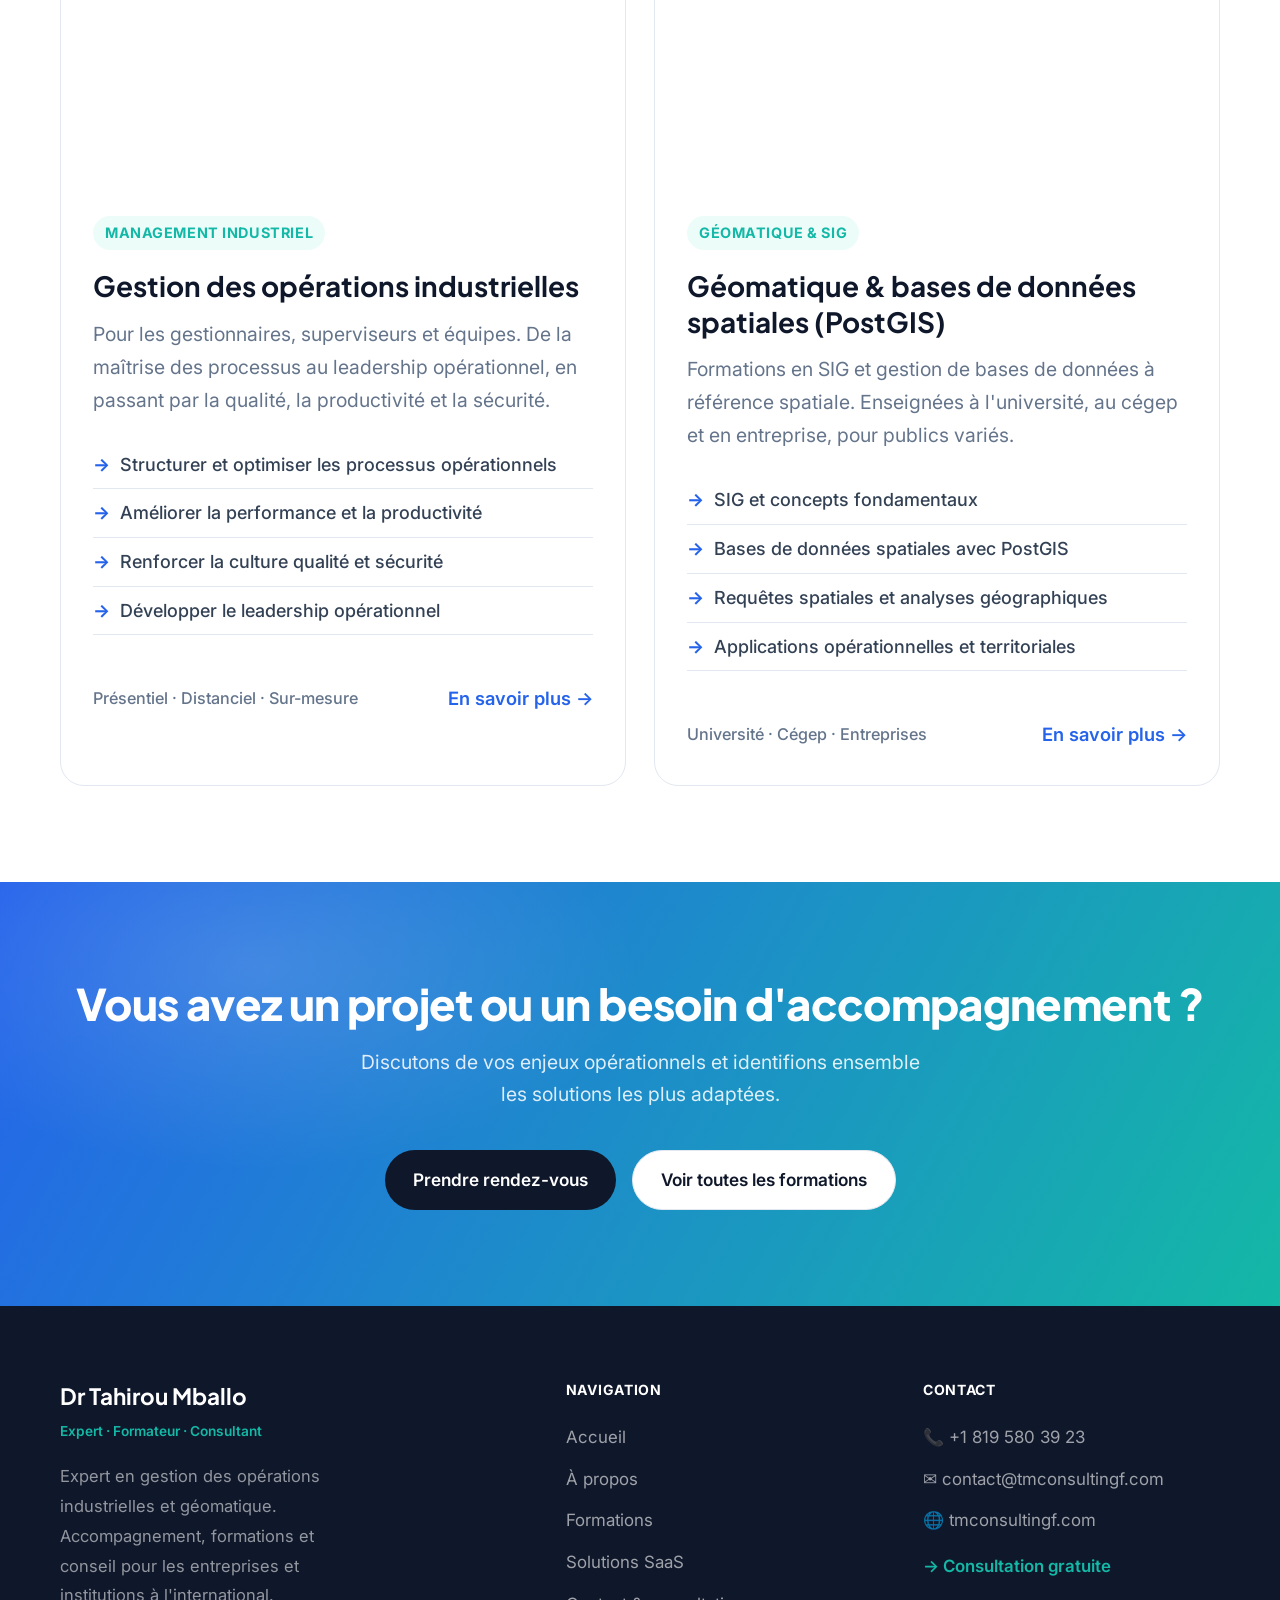
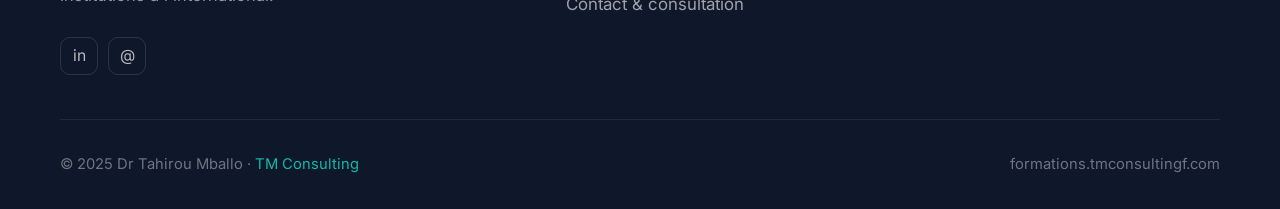
==== commit 3a703e20: "Add files via upload" ====
--- a/index.html
+++ b/index.html
@@ -103,9 +103,10 @@
     <div class="hero-visual">
       <div class="hero-img-wrap">
         <img
-          src="dr-tahirou-mballo.png"
-          alt="Dr Tahirou Mballo"
+          src="tah-reunion.png"
+          alt="Dr Tahirou Mballo en réunion stratégique"
           loading="eager"
+          style="object-position: center 30%;"
         />
       </div>
       <div class="hero-float-card hero-float-card-1">
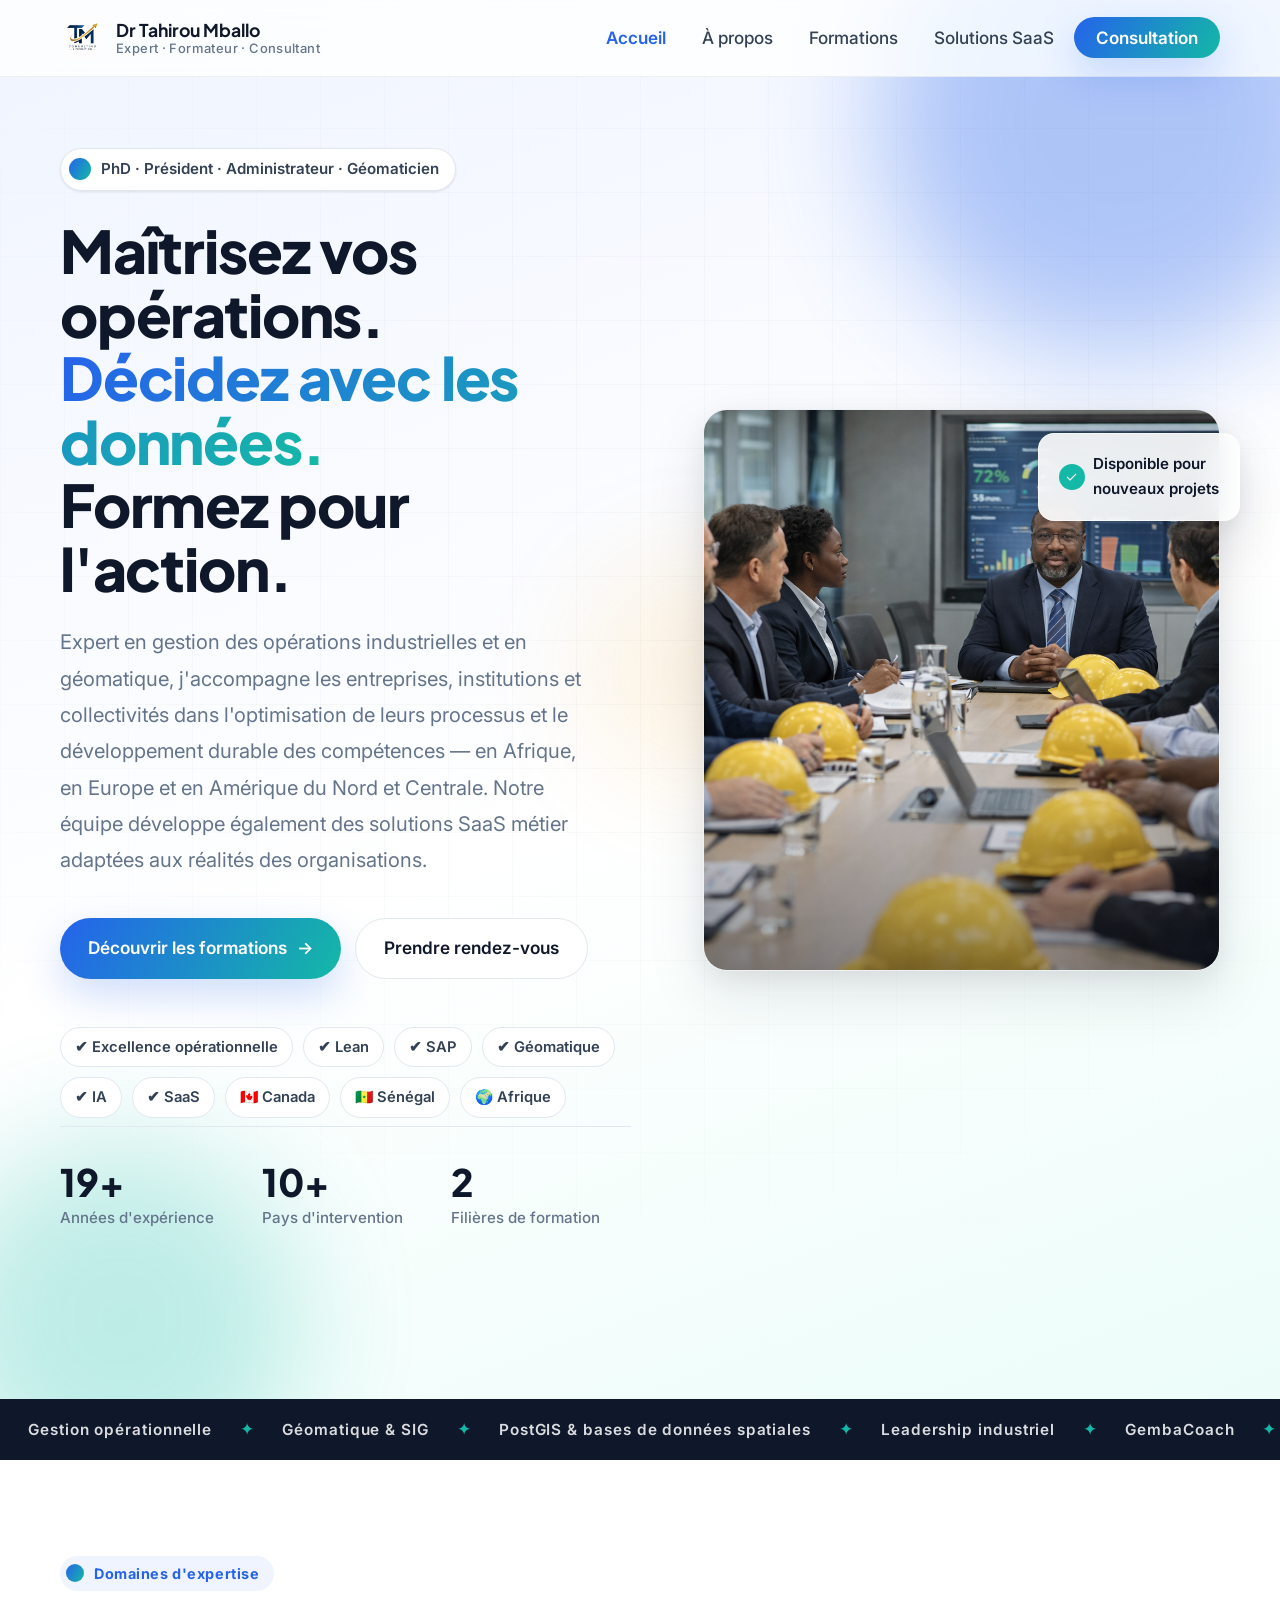
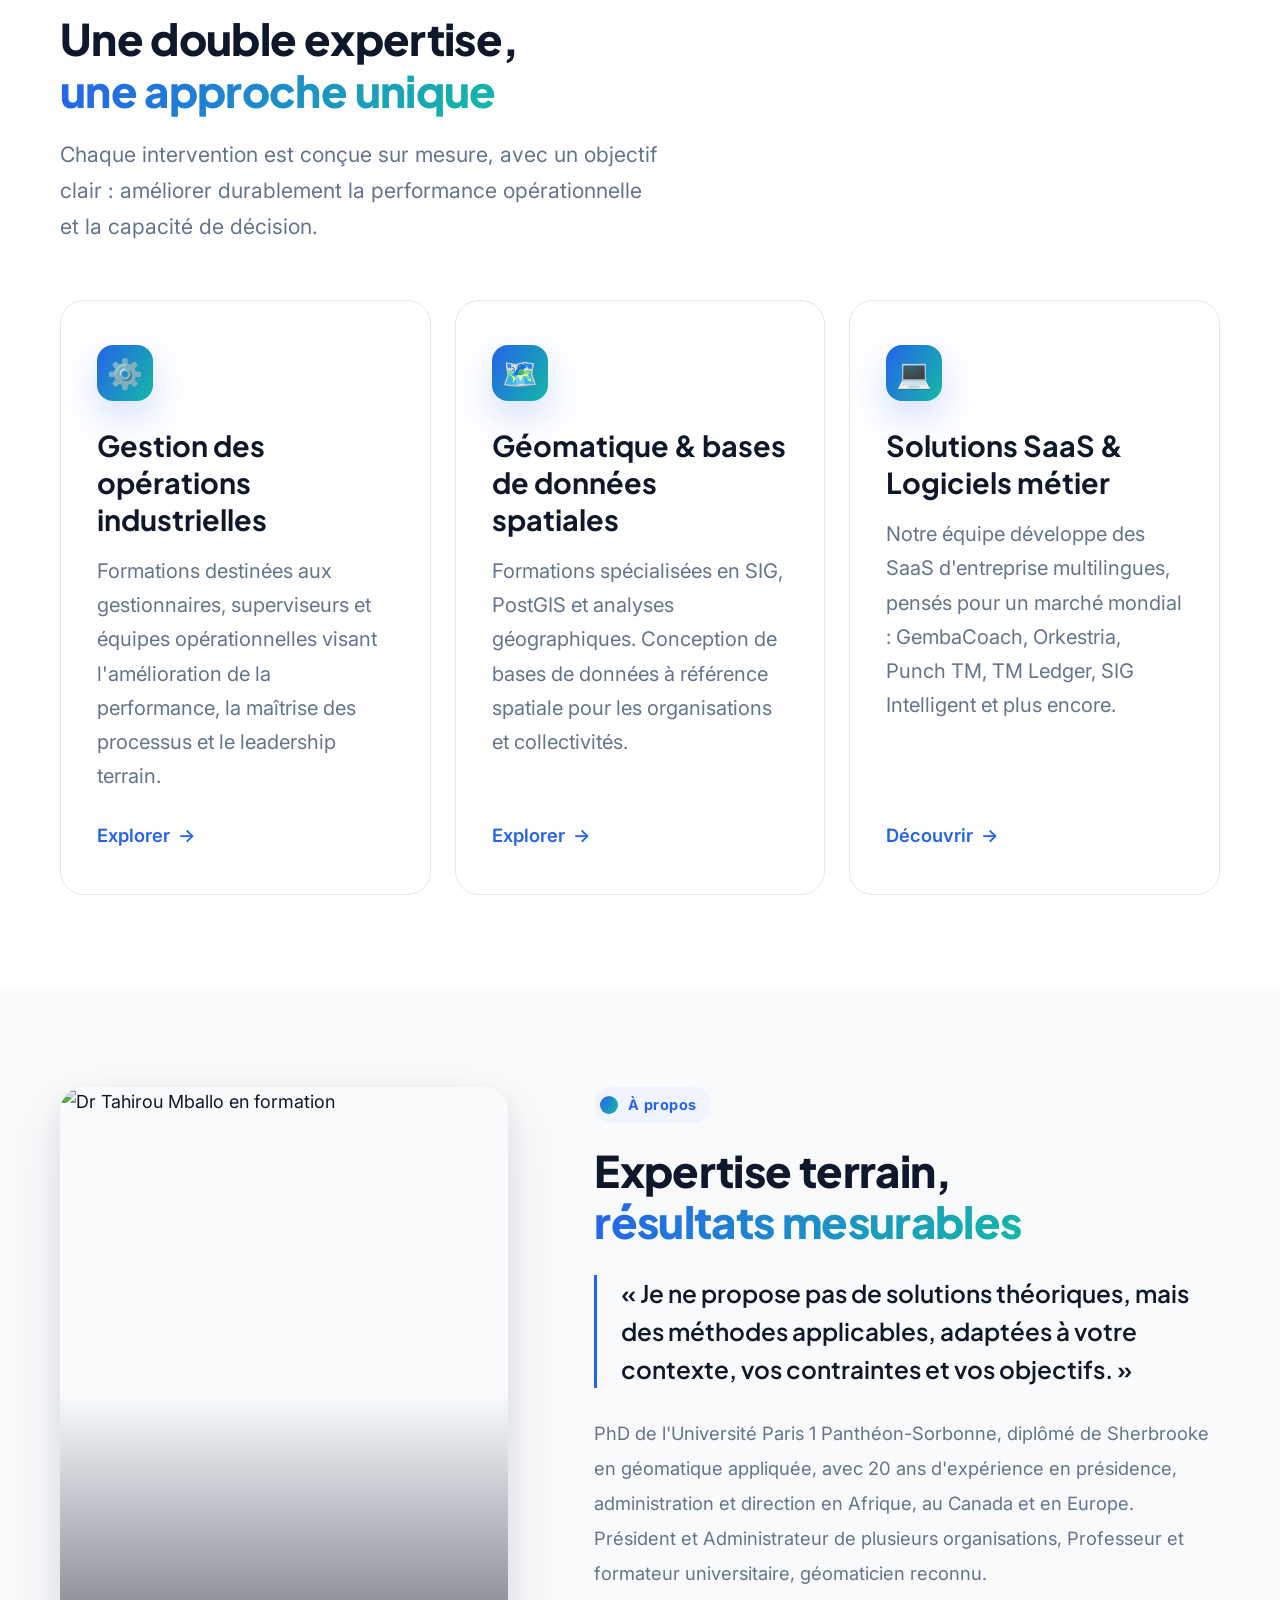
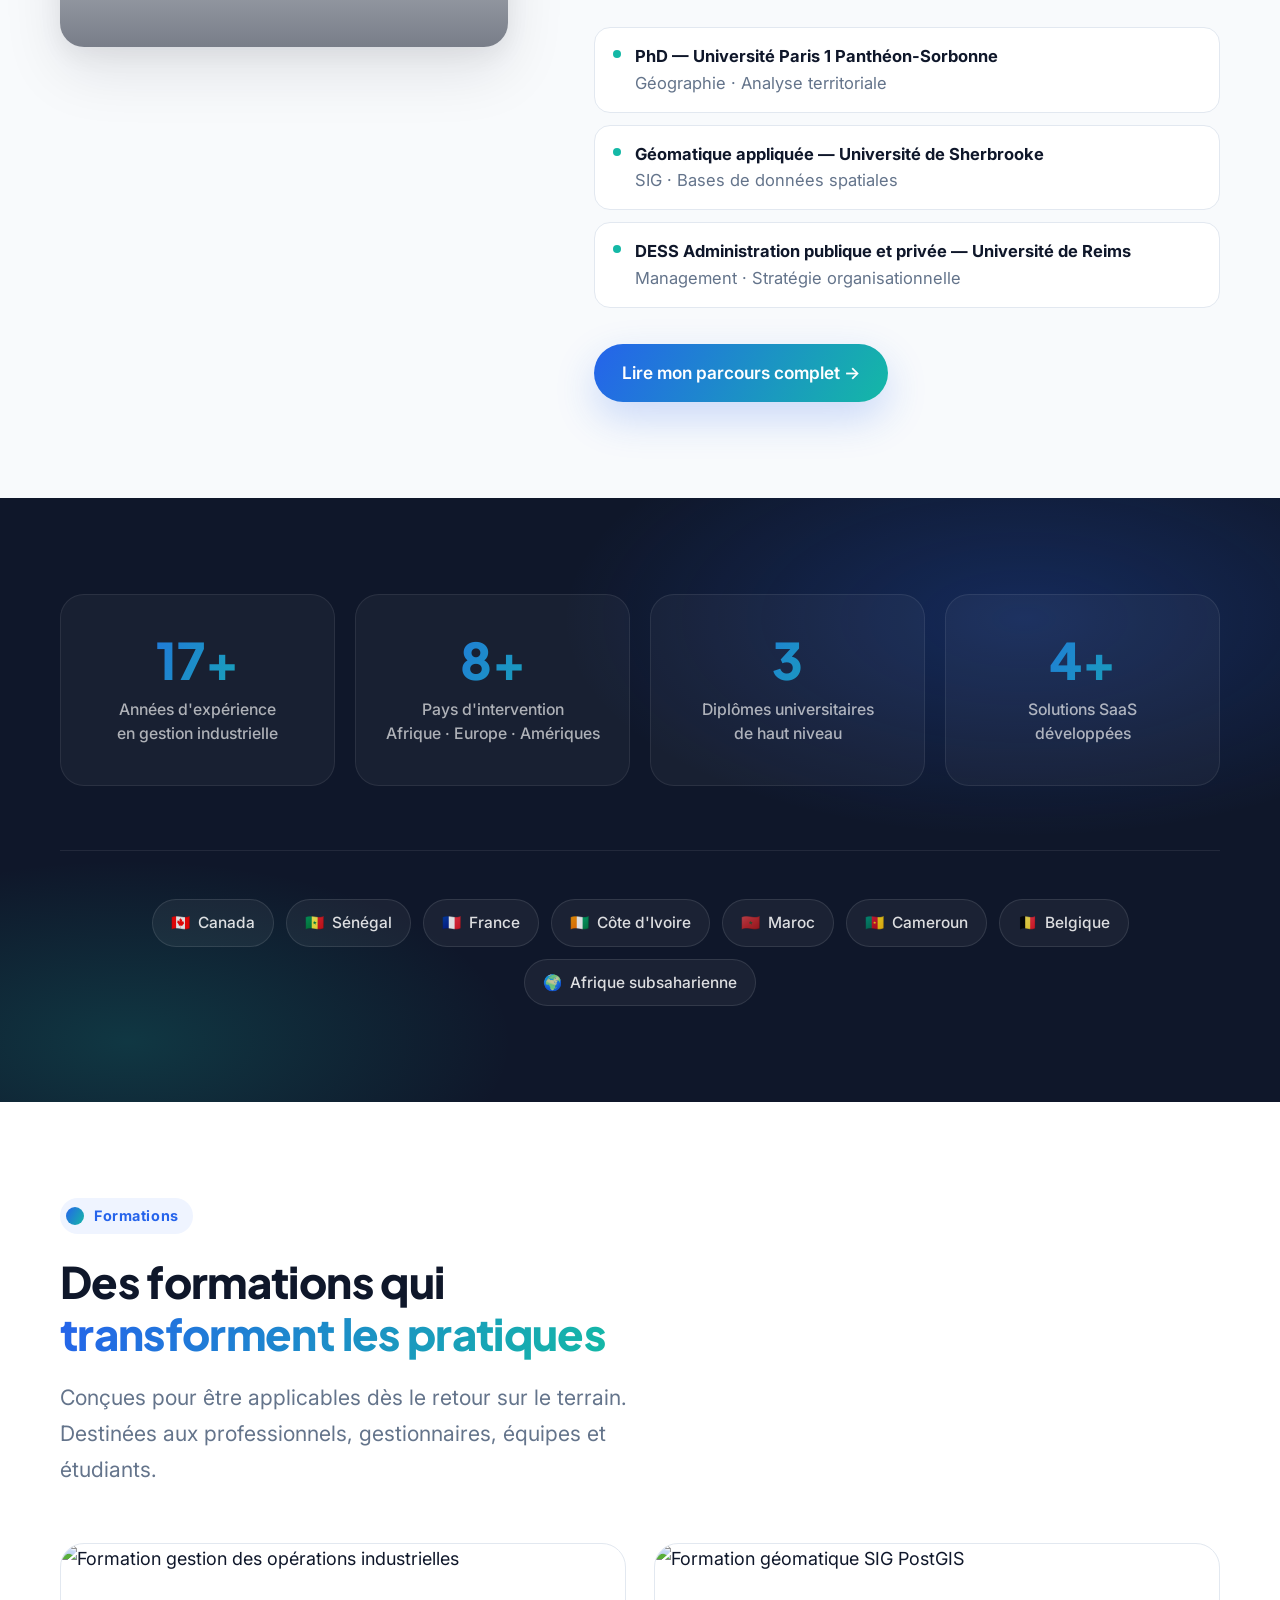
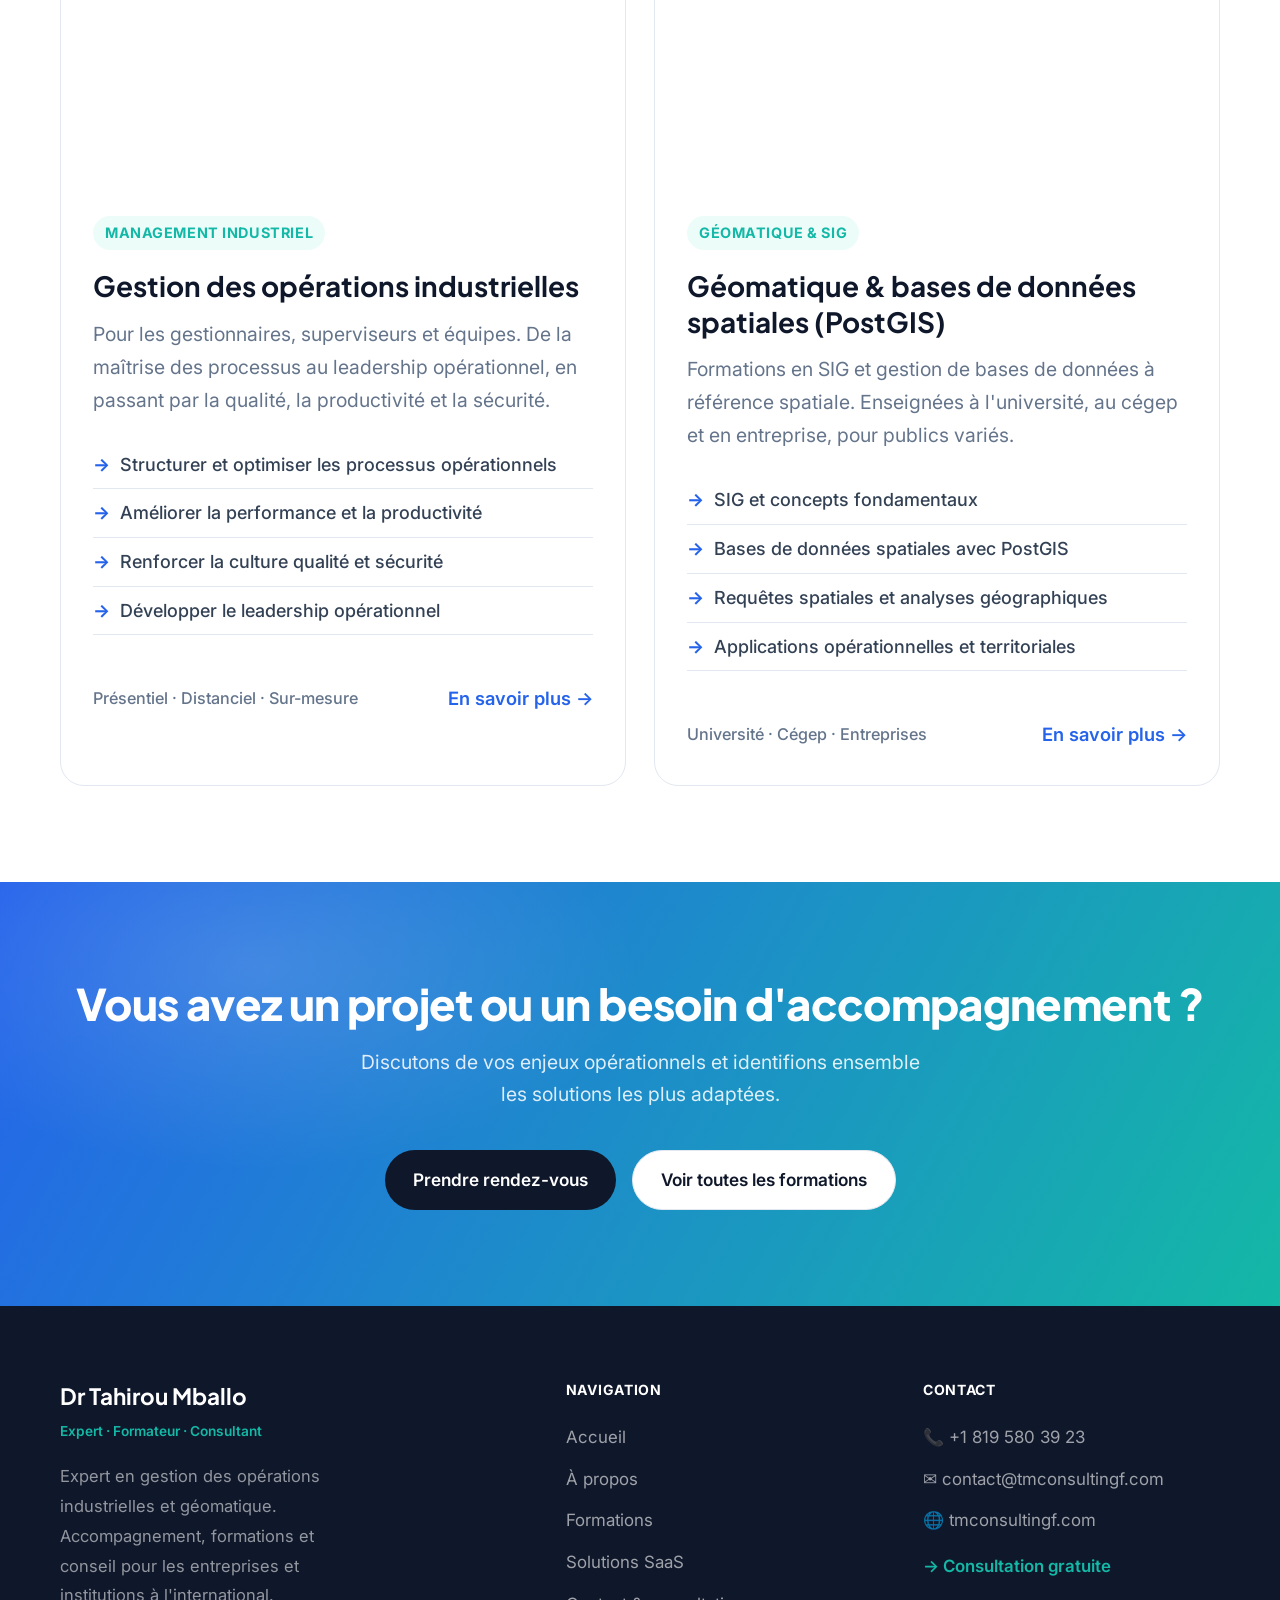
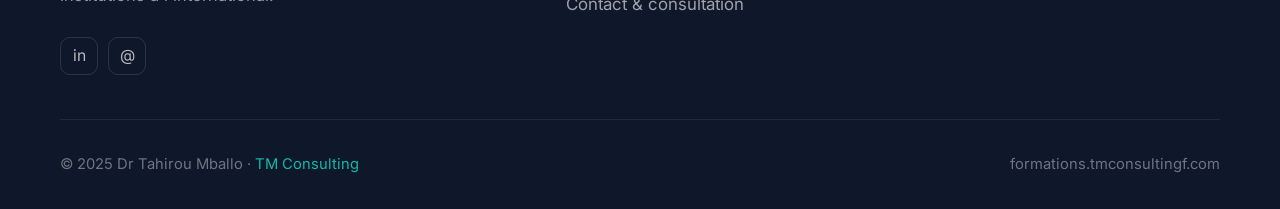
==== commit d710a094: "Add files via upload" ====
--- a/index.html
+++ b/index.html
@@ -109,10 +109,6 @@
           style="object-position: center 30%;"
         />
       </div>
-      <div class="hero-float-card hero-float-card-1">
-        <div class="hero-float-num">PhD</div>
-        <div class="hero-float-label">Paris 1 · Sorbonne</div>
-      </div>
       <div class="hero-float-card hero-float-card-2">
         <div class="hero-float-check">
           <div class="hero-float-check-icon">✓</div>
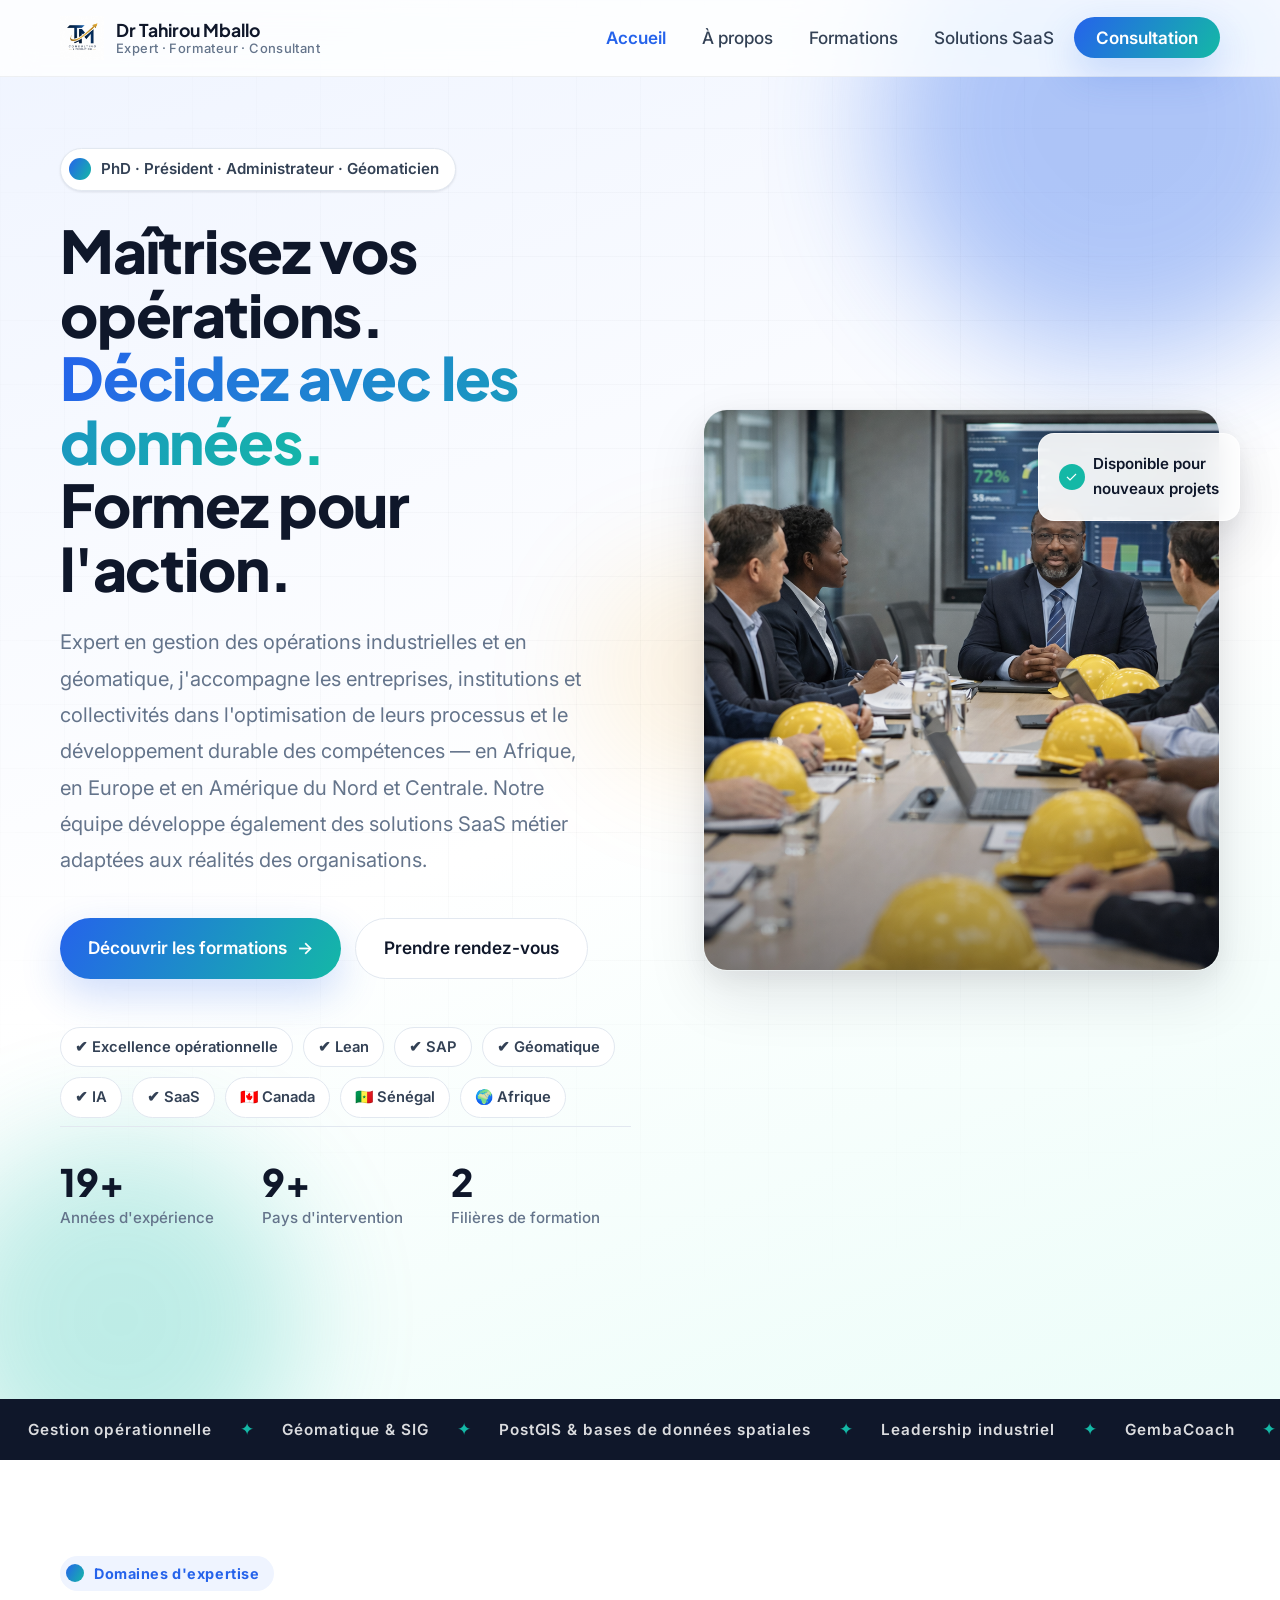
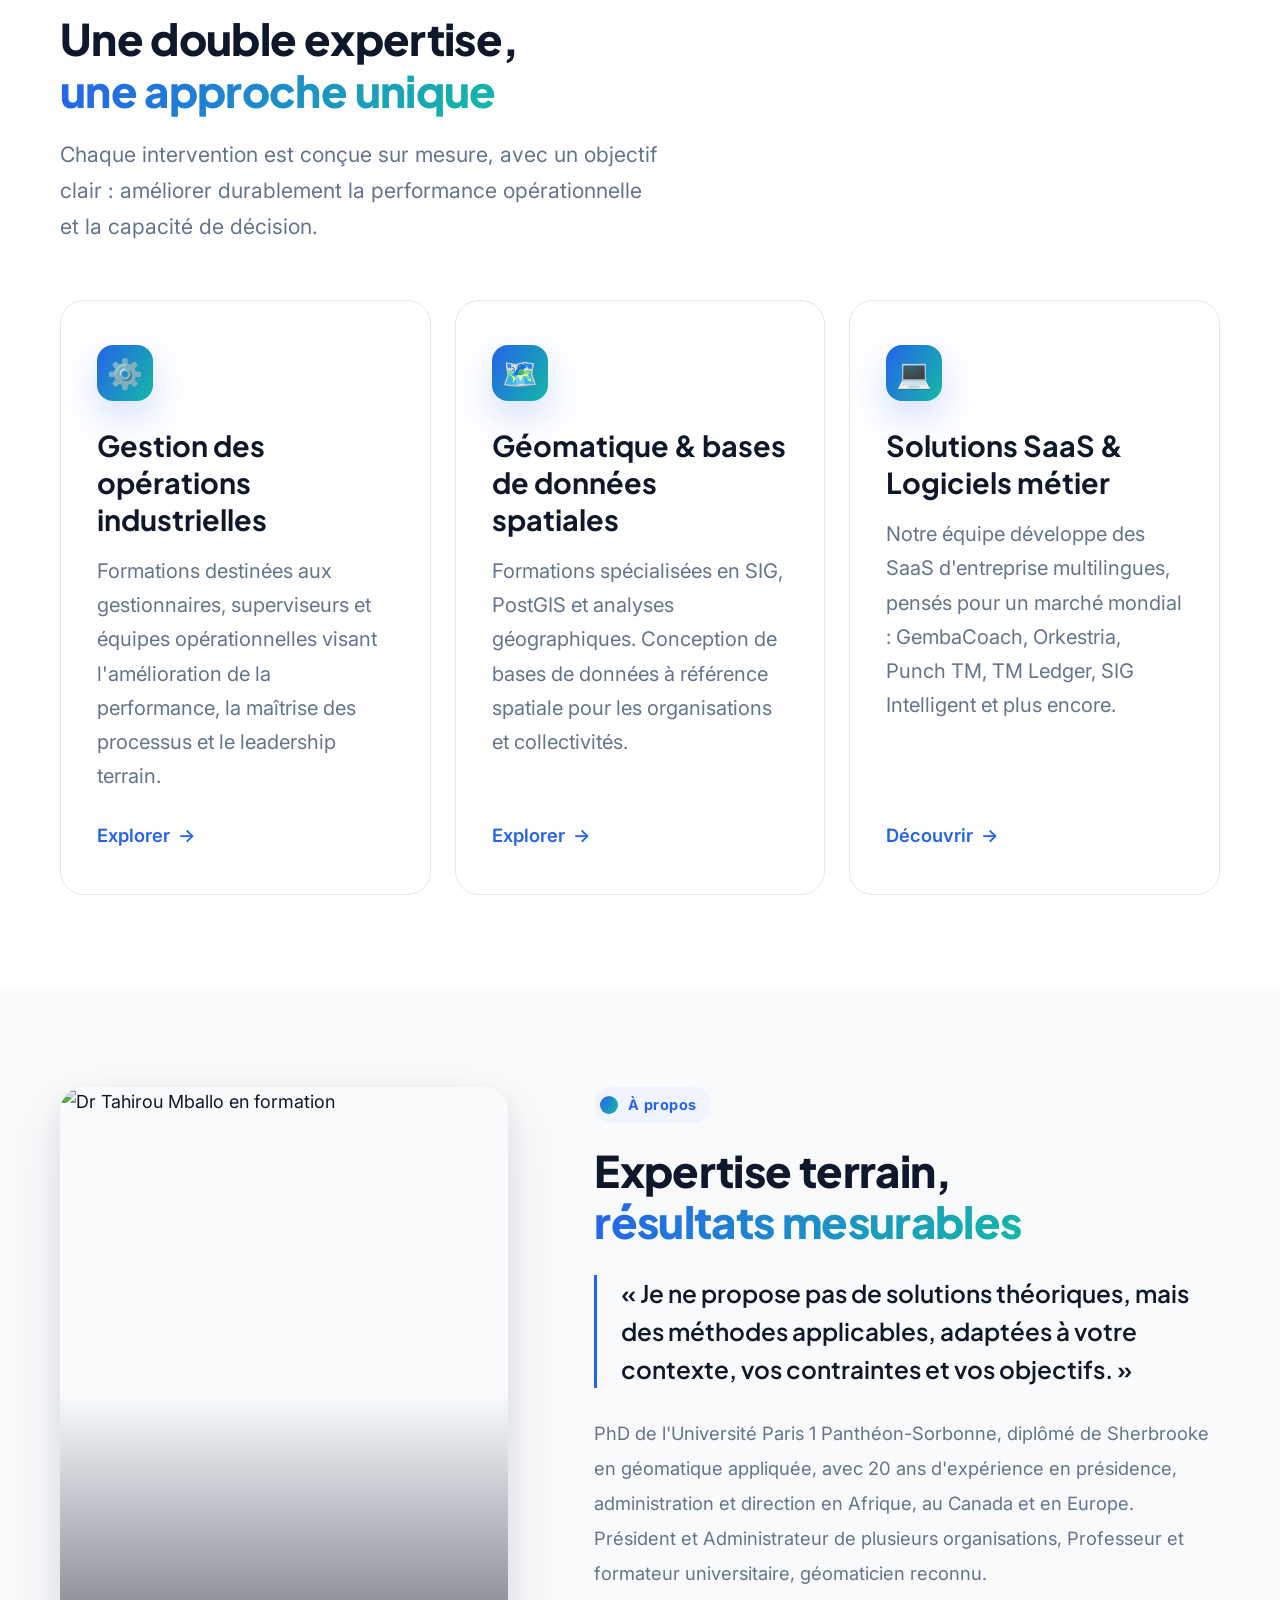
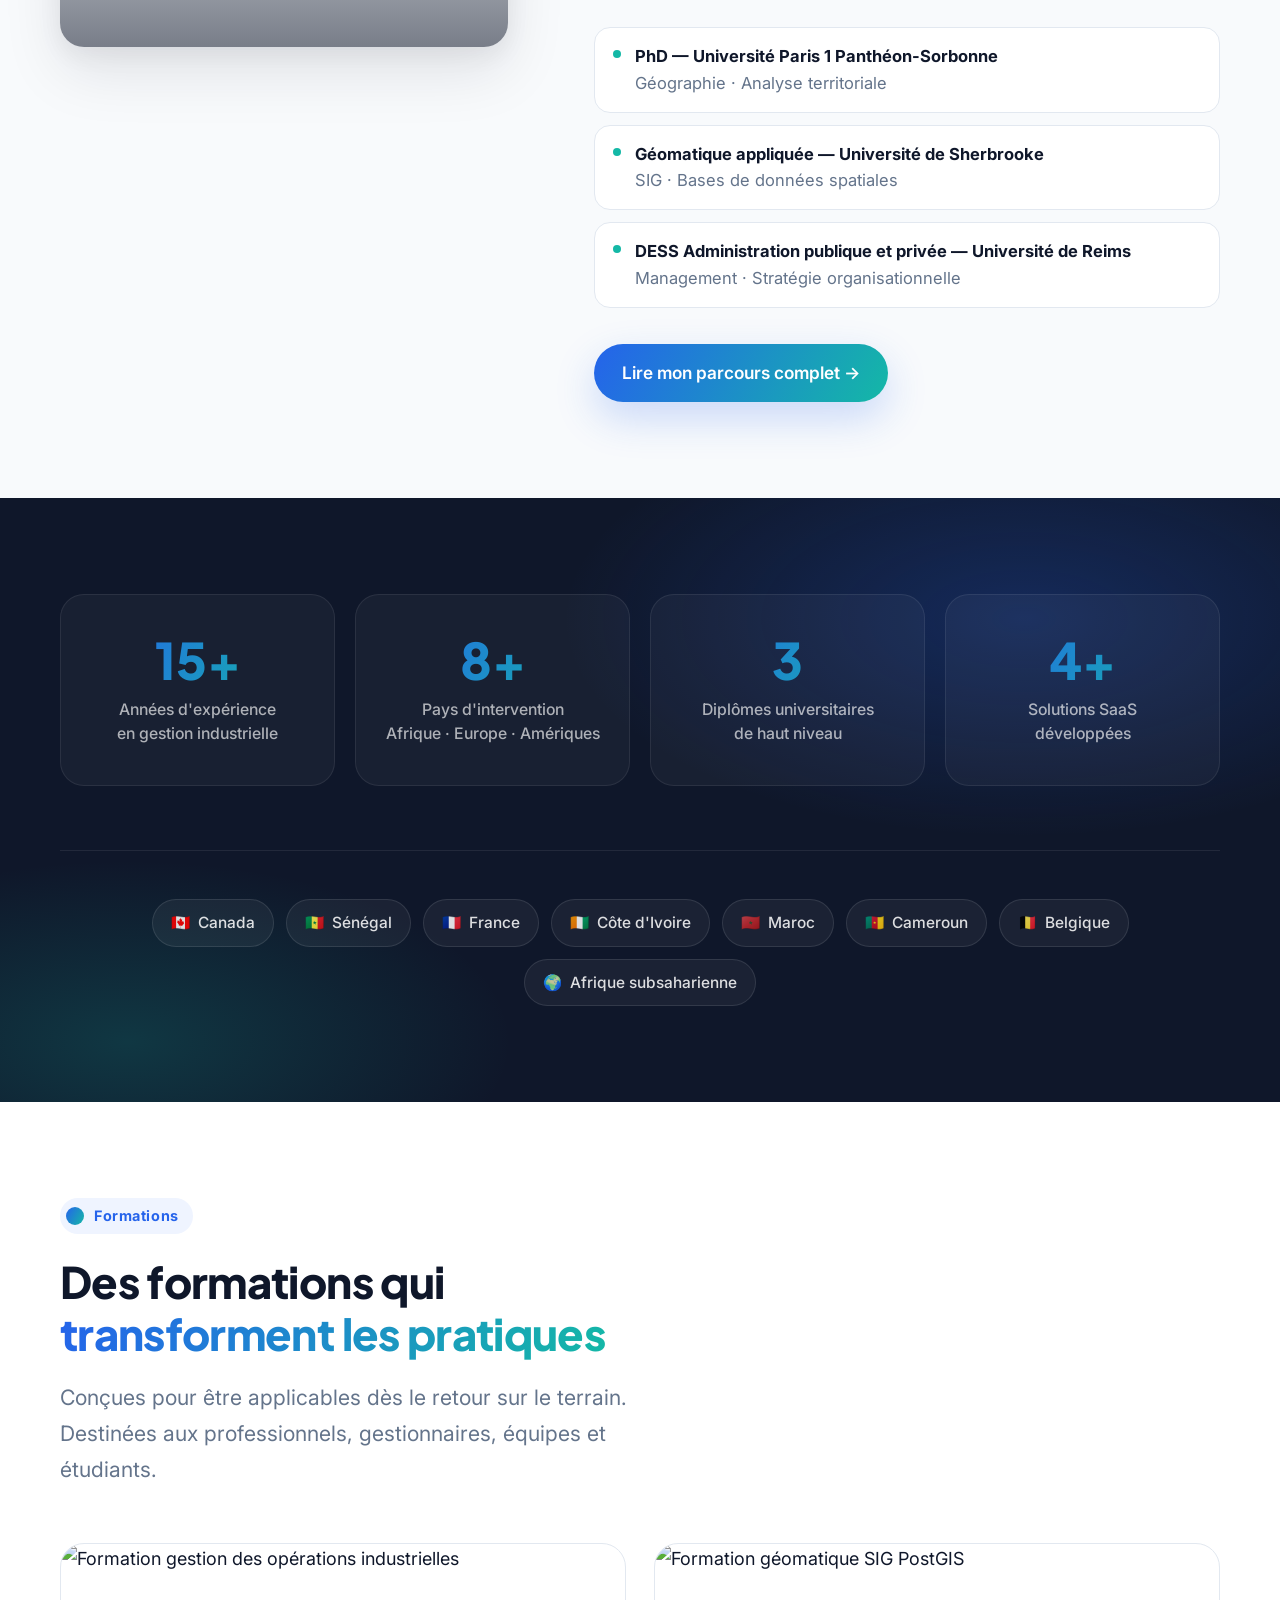
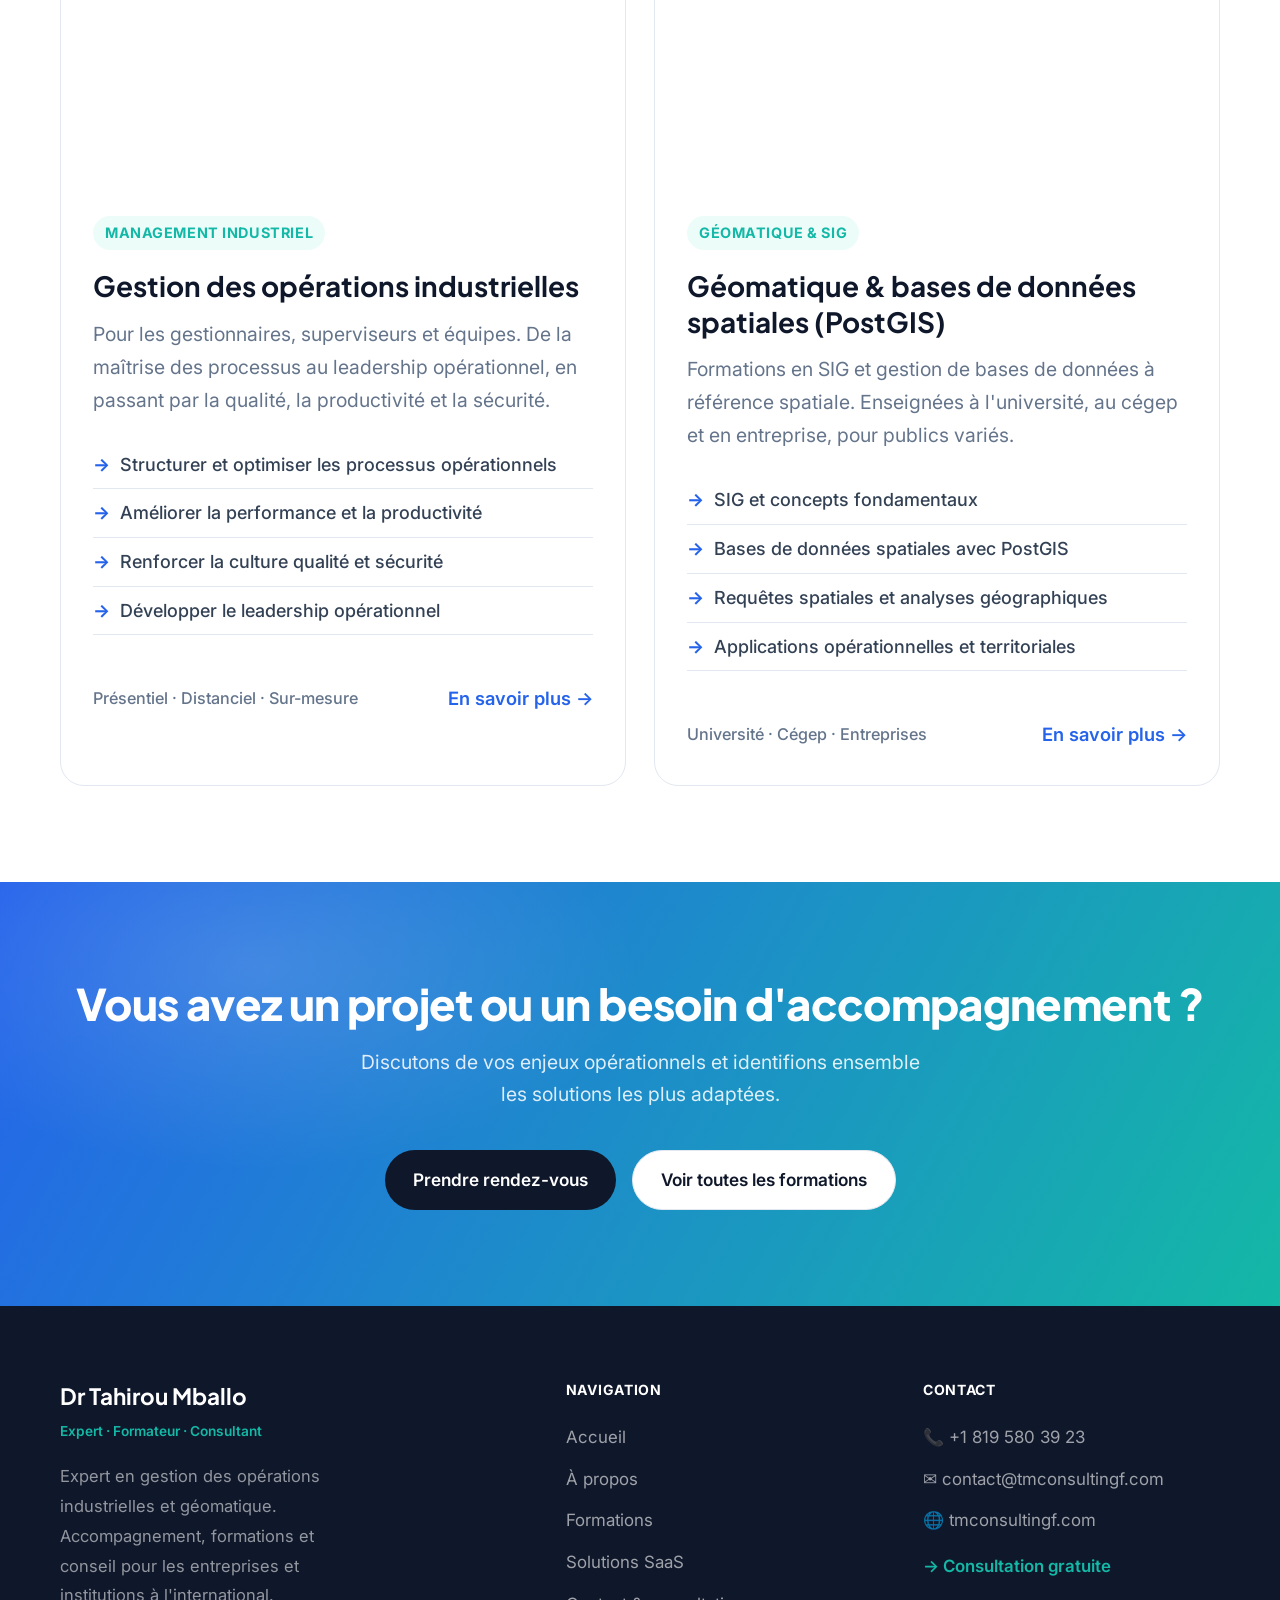
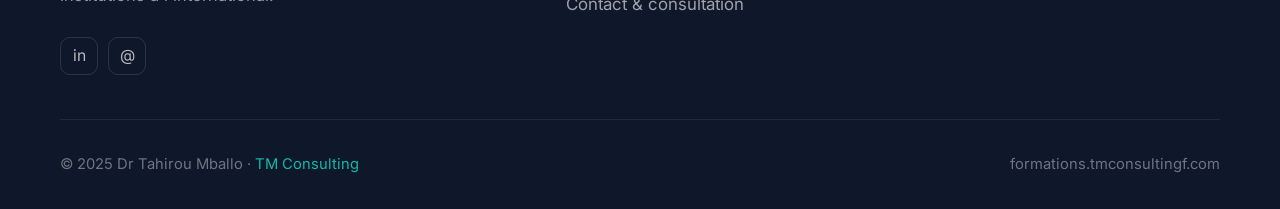
==== commit 0e03b738: "Add files via upload" ====
--- a/index.html
+++ b/index.html
@@ -25,7 +25,7 @@
 <!-- ── NAV ──────────────────────────────────────── -->
 <nav>
   <div class="nav-inner">
-    <a href="index.html" class="nav-logo">
+    <a href="/" class="nav-logo">
       <img src="logo-tm-consulting.jpeg" alt="TM Consulting & Formation" class="nav-logo-mark" />
       <div class="nav-logo-text">
         <span class="nav-logo-name">Dr Tahirou Mballo</span>
@@ -33,11 +33,11 @@
       </div>
     </a>
     <ul class="nav-links">
-      <li><a href="index.html" class="active">Accueil</a></li>
-      <li><a href="a-propos.html">À propos</a></li>
-      <li><a href="formations.html">Formations</a></li>
-      <li><a href="solutions.html">Solutions SaaS</a></li>
-      <li><a href="contact.html" class="nav-cta">Consultation</a></li>
+      <li><a href="/" class="active">Accueil</a></li>
+      <li><a href="a-propos">À propos</a></li>
+      <li><a href="formations">Formations</a></li>
+      <li><a href="solutions">Solutions SaaS</a></li>
+      <li><a href="contact" class="nav-cta">Consultation</a></li>
     </ul>
     <div class="nav-toggle" aria-label="Menu">
       <span></span><span></span><span></span>
@@ -68,11 +68,11 @@
         Expert en gestion des opérations industrielles et en géomatique, j'accompagne les entreprises, institutions et collectivités dans l'optimisation de leurs processus et le développement durable des compétences — en Afrique, en Europe et en Amérique du Nord et Centrale. Notre équipe développe également des solutions SaaS métier adaptées aux réalités des organisations.
       </p>
       <div class="hero-actions">
-        <a href="formations.html" class="btn btn-primary">
+        <a href="formations" class="btn btn-primary">
           <span>Découvrir les formations</span>
           <span>→</span>
         </a>
-        <a href="contact.html" class="btn btn-outline">Prendre rendez-vous</a>
+        <a href="contact" class="btn btn-outline">Prendre rendez-vous</a>
       </div>
       <div class="hero-badges">
         <span class="hero-badge-pill">✔ Excellence opérationnelle</span>
@@ -163,21 +163,21 @@
   <div class="container" style="padding-top:0">
     <div class="services-grid">
 
-      <a href="formations.html#operations" class="service-card fade-up">
+      <a href="formations#operations" class="service-card fade-up">
         <div class="service-icon">⚙️</div>
         <h3 class="service-title">Gestion des opérations industrielles</h3>
         <p class="service-desc">Formations destinées aux gestionnaires, superviseurs et équipes opérationnelles visant l'amélioration de la performance, la maîtrise des processus et le leadership terrain.</p>
         <span class="service-link">Explorer <span class="service-arrow">→</span></span>
       </a>
 
-      <a href="formations.html#geomatique" class="service-card fade-up">
+      <a href="formations#geomatique" class="service-card fade-up">
         <div class="service-icon">🗺️</div>
         <h3 class="service-title">Géomatique & bases de données spatiales</h3>
         <p class="service-desc">Formations spécialisées en SIG, PostGIS et analyses géographiques. Conception de bases de données à référence spatiale pour les organisations et collectivités.</p>
         <span class="service-link">Explorer <span class="service-arrow">→</span></span>
       </a>
 
-      <a href="solutions.html" class="service-card fade-up">
+      <a href="solutions" class="service-card fade-up">
         <div class="service-icon">💻</div>
         <h3 class="service-title">Solutions SaaS & Logiciels métier</h3>
         <p class="service-desc">Notre équipe développe des SaaS d'entreprise multilingues, pensés pour un marché mondial : GembaCoach, Orkestria, Punch TM, TM Ledger, SIG Intelligent et plus encore.</p>
@@ -238,7 +238,7 @@
         </div>
       </div>
 
-      <a href="a-propos.html" class="btn btn-primary">Lire mon parcours complet →</a>
+      <a href="a-propos" class="btn btn-primary">Lire mon parcours complet →</a>
     </div>
   </div>
 </div>
@@ -290,7 +290,7 @@
 
     <div class="formations-grid">
 
-      <a href="formations.html#operations" class="formation-card fade-up">
+      <a href="formations#operations" class="formation-card fade-up">
         <div class="formation-img">
           <img
             src="https://images.squarespace-cdn.com/content/v1/696e6aacc1ed0f433fd55e11/6803b079-03dd-4d39-86c5-c8654b8a23af/Tah+realist.png"
@@ -315,7 +315,7 @@
         </div>
       </a>
 
-      <a href="formations.html#geomatique" class="formation-card fade-up">
+      <a href="formations#geomatique" class="formation-card fade-up">
         <div class="formation-img">
           <img
             src="https://images.squarespace-cdn.com/content/v1/696e6aacc1ed0f433fd55e11/e38bba4b-0550-420e-9aa5-94cae0486834/Pr%C3%A9sentation+de+l%27analyse+spatiale+en+conf%C3%A9rence.png"
@@ -350,8 +350,8 @@
     <h2 class="section-title">Vous avez un projet ou un besoin d'accompagnement ?</h2>
     <p>Discutons de vos enjeux opérationnels et identifions ensemble les solutions les plus adaptées.</p>
     <div style="display:flex;gap:16px;justify-content:center;flex-wrap:wrap;">
-      <a href="contact.html" class="btn btn-dark">Prendre rendez-vous</a>
-      <a href="formations.html" class="btn btn-outline">Voir toutes les formations</a>
+      <a href="contact" class="btn btn-dark">Prendre rendez-vous</a>
+      <a href="formations" class="btn btn-outline">Voir toutes les formations</a>
     </div>
   </div>
 </div>
@@ -374,11 +374,11 @@
       <div>
         <div class="footer-col-title">Navigation</div>
         <ul class="footer-links">
-          <li><a href="index.html">Accueil</a></li>
-          <li><a href="a-propos.html">À propos</a></li>
-          <li><a href="formations.html">Formations</a></li>
-          <li><a href="solutions.html">Solutions SaaS</a></li>
-          <li><a href="contact.html">Contact & consultation</a></li>
+          <li><a href="/">Accueil</a></li>
+          <li><a href="a-propos">À propos</a></li>
+          <li><a href="formations">Formations</a></li>
+          <li><a href="solutions">Solutions SaaS</a></li>
+          <li><a href="contact">Contact & consultation</a></li>
         </ul>
       </div>
       <div>
@@ -387,7 +387,7 @@
           <li><a href="tel:+18195803923">📞 +1 819 580 39 23</a></li>
           <li><a href="mailto:contact@tmconsultingf.com">✉ contact@tmconsultingf.com</a></li>
           <li><a href="https://www.tmconsultingf.com" target="_blank">🌐 tmconsultingf.com</a></li>
-          <li style="margin-top:16px"><a href="contact.html" style="color:var(--teal); font-weight:600;">→ Consultation gratuite</a></li>
+          <li style="margin-top:16px"><a href="contact" style="color:var(--teal); font-weight:600;">→ Consultation gratuite</a></li>
         </ul>
       </div>
     </div>
